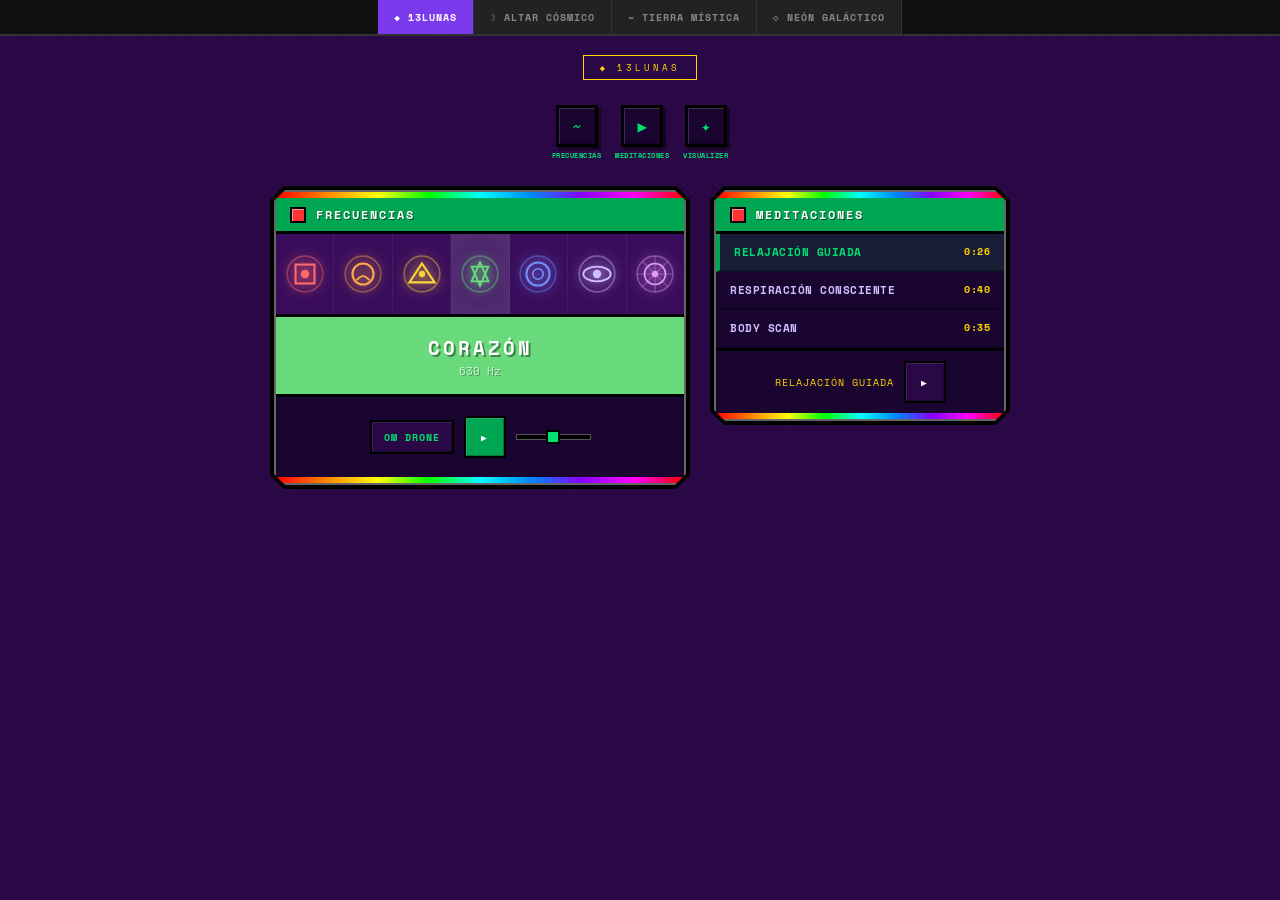
==== test/index.html @ 54b0cd00 "design: reorganize test/ with 4 theme previews + chamfer corners - Moved to test/ folder with all 4 " ====
<!DOCTYPE html>
<html lang="es">
<head>
  <meta charset="UTF-8">
  <meta name="viewport" content="width=device-width, initial-scale=1.0">
  <title>meditest — test estéticas</title>
  <link rel="preconnect" href="https://fonts.googleapis.com">
  <link href="https://fonts.googleapis.com/css2?family=Space+Mono:wght@400;700&family=Cinzel:wght@400;700&family=Orbitron:wght@400;700;900&display=swap" rel="stylesheet">
  <style>
    *, *::before, *::after { margin: 0; padding: 0; box-sizing: border-box; }
    body { min-height: 100vh; overflow-x: hidden; user-select: none; background: #111; }

    /* toggle */
    .tbar { position: fixed; top: 0; left: 0; right: 0; z-index: 99999; display: flex; justify-content: center; background: #111; border-bottom: 2px solid #333; font-family: 'Space Mono', monospace; }
    .tbtn { padding: 10px 16px; background: #222; color: #888; border: none; border-right: 1px solid #333; cursor: pointer; font-family: inherit; font-size: 0.6rem; font-weight: 700; text-transform: uppercase; letter-spacing: 1px; transition: all 0.2s; }
    .tbtn:hover { background: #333; color: #fff; }
    .tbtn.on { background: #7c3aed; color: #fff; }

    /* demos */
    .dm { display: none; min-height: 100vh; padding: 55px 20px 20px; }
    .dm.on { display: flex; flex-direction: column; align-items: center; gap: 20px; }
    .drow { display: flex; flex-wrap: wrap; gap: 20px; justify-content: center; align-items: flex-start; }
    .dlbl { font-size: 0.55rem; text-transform: uppercase; letter-spacing: 3px; padding: 5px 16px; border: 1px solid currentColor; }

    /* shared */
    .w { width: 420px; display: flex; flex-direction: column; overflow: visible; }
    .wtb { display: flex; align-items: center; gap: 10px; padding: 8px 14px; }
    .wcl { width: 16px; height: 16px; flex-shrink: 0; }
    .wtt { font-size: 0.75rem; font-weight: 700; text-transform: uppercase; letter-spacing: 2px; }
    .wb { flex: 1; display: flex; flex-direction: column; }
    .fr { display: flex; align-items: center; justify-content: center; min-height: 80px; position: relative; }
    .cr { display: flex; align-items: center; justify-content: center; width: 100%; height: 100%; }
    .cb { flex: 1; display: flex; align-items: center; justify-content: center; height: 100%; min-height: 80px; border: none; background: transparent; cursor: pointer; padding: 6px 2px; transition: background 0.15s; }
    .cb svg { width: 42px; height: 42px; }
    .ci { text-align: center; position: relative; z-index: 1; }
    .ws { width: 300px; }
    .ml { list-style: none; flex: 1; }
    .mi { display: flex; justify-content: space-between; padding: 10px 14px; font-size: 0.68rem; font-weight: 700; text-transform: uppercase; cursor: pointer; letter-spacing: 0.5px; }
    .mc { display: flex; align-items: center; justify-content: center; padding: 10px; gap: 10px; }
    .bt { display: flex; align-items: center; justify-content: center; cursor: default; font-family: inherit; }
    .bp { width: 42px; height: 42px; font-size: 1.1rem; padding: 0; }
    .sl { width: 75px; height: 5px; appearance: none; -webkit-appearance: none; border: none; outline: none; }


    /* ═══ T1: 13LUNAS ═══ */
    #t1 { background: #2a0845; color: #fff; font-family: 'Space Mono', monospace; position: relative; }
    #t1::before { content: ''; position: fixed; inset: 0; z-index: 0; pointer-events: none; background-image: radial-gradient(circle, #fff 1px, transparent 1px), radial-gradient(circle, #d0bfff 0.7px, transparent 0.7px); background-size: 80px 80px, 120px 120px; background-position: 0 0, 40px 40px; opacity: 0.04; }
    #t1::after { content: ''; position: fixed; inset: 0; z-index: 0; pointer-events: none; opacity: 0.02; background-image: repeating-linear-gradient(45deg, transparent, transparent 10px, #d0bfff 10px, #d0bfff 11px); }
    #t1 > * { position: relative; z-index: 1; }
    #t1 .dlbl { color: #ffd700; border-color: #ffd700; }

    /* chamfer corners via clip-path + double border */
    #t1 .w { background: #000; clip-path: polygon(14px 0%, calc(100% - 14px) 0%, 100% 14px, 100% calc(100% - 14px), calc(100% - 14px) 100%, 14px 100%, 0% calc(100% - 14px), 0% 14px); padding: 4px; }
    #t1 .wi { background: #1a0530; display: flex; flex-direction: column; clip-path: polygon(11px 0%, calc(100% - 11px) 0%, 100% 11px, 100% calc(100% - 11px), calc(100% - 11px) 100%, 11px 100%, 0% calc(100% - 11px), 0% 11px); border: 2px solid #666; flex: 1; overflow: hidden; }

    #t1 .rb { height: 6px; background: linear-gradient(90deg, #ff0000, #ff8800, #ffff00, #00ff00, #00ffff, #0088ff, #8800ff, #ff00ff, #ff0000); }
    #t1 .wtb { background: #00a651; border-bottom: 3px solid #000; }
    #t1 .wcl { background: #ff3333; border: 2px solid #000; box-shadow: inset 1px 1px 0 #ff9999; }
    #t1 .wtt { color: #fff; text-shadow: 1px 1px 0 rgba(0,0,0,0.5); }
    #t1 .fr { border-bottom: 3px solid #000; }
    #t1 .fr:last-child { border-bottom: none; }
    #t1 .frc { background: #3a0d5c; }
    #t1 .cb { border-right: 1px solid rgba(255,255,255,0.06); }
    #t1 .cb:last-child { border-right: none; }
    #t1 .cb:hover { background: rgba(255,255,255,0.06); }
    #t1 .cb.sel { background: rgba(255,255,255,0.1); box-shadow: inset 0 0 20px rgba(255,255,255,0.05); }
    #t1 .cb svg { filter: drop-shadow(0 0 6px var(--cc)); }
    #t1 .frl::before { content: ''; position: absolute; inset: 0; pointer-events: none; opacity: 0.06; background-image: repeating-linear-gradient(0deg, transparent, transparent 3px, rgba(0,0,0,0.3) 3px, rgba(0,0,0,0.3) 4px); }
    #t1 .cn { font-size: 1.2rem; font-weight: 700; text-transform: uppercase; color: #fff; text-shadow: 2px 2px 0 rgba(0,0,0,0.4); letter-spacing: 3px; }
    #t1 .ch { font-size: 0.7rem; color: rgba(255,255,255,0.7); text-shadow: 1px 1px 0 rgba(0,0,0,0.3); }
    #t1 .fct { background: #1a0530; padding: 8px 16px; }
    #t1 .bt { background: #2a0845; border: 2px solid #000; box-shadow: inset 1px 1px 0 rgba(255,255,255,0.1), inset -1px -1px 0 rgba(0,0,0,0.3); color: #00e070; font-family: 'Space Mono', monospace; font-size: 0.6rem; font-weight: 700; text-transform: uppercase; padding: 8px 12px; letter-spacing: 1px; }
    #t1 .bt:hover { background: #3a0d5c; }
    #t1 .bp { color: #fff; }
    #t1 .bt.act { background: #00a651; color: #fff; }
    #t1 .sl { background: #000; border: 1px solid #555; height: 6px; }
    #t1 .sl::-webkit-slider-thumb { -webkit-appearance: none; width: 14px; height: 14px; background: #00e070; border: 2px solid #000; }
    #t1 .mi { color: #d0bfff; border-bottom: 2px solid rgba(0,0,0,0.3); }
    #t1 .mi:hover { background: rgba(255,255,255,0.03); }
    #t1 .mi.act { background: rgba(0,166,81,0.15); color: #00e070; border-left: 4px solid #00a651; }
    #t1 .mi span:last-child { color: #ffd700; font-size: 0.6rem; }
    #t1 .mc { border-top: 3px solid #000; background: #1a0530; }
    #t1 .mn { font-size: 0.6rem; color: #ffd700; text-transform: uppercase; letter-spacing: 1px; }
    #t1 .icoI { background: #1a0530; border: 3px solid #000; box-shadow: inset 1px 1px 0 rgba(255,255,255,0.15), inset -1px -1px 0 rgba(0,0,0,0.4), 3px 3px 0 rgba(0,0,0,0.5); color: #00e070; }
    #t1 .icoL { color: #00e070; }


    /* ═══ T2: ALTAR CÓSMICO ═══ */
    #t2 { background: #1a0a2e; color: #f0e6ff; font-family: 'Cinzel', serif; position: relative; }
    #t2::before { content: ''; position: fixed; inset: 0; z-index: 0; pointer-events: none; background: radial-gradient(1px 1px at 10% 20%, #fff 100%, transparent), radial-gradient(1.5px 1.5px at 50% 10%, #ffd700 100%, transparent), radial-gradient(1px 1px at 70% 40%, #fff 100%, transparent), radial-gradient(1px 1px at 90% 80%, #fff 100%, transparent), radial-gradient(1px 1px at 15% 50%, #fff 100%, transparent), radial-gradient(ellipse at 30% 60%, rgba(124,58,237,0.15) 0%, transparent 50%), radial-gradient(ellipse at 70% 30%, rgba(232,121,168,0.1) 0%, transparent 50%); }
    #t2 > * { position: relative; z-index: 1; }
    #t2 .dlbl { color: #ffd700; }
    #t2 .w { border: 3px solid #ffd700; background: rgba(26,10,46,0.95); box-shadow: 0 0 20px rgba(255,215,0,0.2), inset 0 1px 0 rgba(255,215,0,0.3); border-radius: 4px; }
    #t2 .rb { height: 4px; background: linear-gradient(90deg, #ff0000, #ff8800, #ffff00, #00ff00, #00ffff, #0088ff, #8800ff, #ff00ff, #ff0000); }
    #t2 .wtb { background: linear-gradient(180deg, #2a1050, #1a0a2e); border-bottom: 2px solid #ffd700; }
    #t2 .wcl { background: #ff6b6b; border: 2px solid #ffd700; border-radius: 50%; }
    #t2 .wtt { color: #ffd700; } #t2 .wtt::before { content: '☽ '; } #t2 .wtt::after { content: ' ☾'; }
    #t2 .fr { border-bottom: 2px solid rgba(255,215,0,0.3); }
    #t2 .cb { margin-left: -4px; flex: unset; min-height: auto; height: auto; padding: 12px 0; } #t2 .cb:first-child { margin-left: 0; }
    #t2 .cb svg { filter: drop-shadow(0 0 8px var(--cc)); width: 48px; height: 48px; }
    #t2 .cn { font-size: 1.2rem; font-weight: 700; color: rgba(0,0,0,0.6); text-shadow: 0 0 20px rgba(255,255,255,0.3); }
    #t2 .ch { font-size: 0.7rem; color: rgba(0,0,0,0.4); }
    #t2 .fct { background: rgba(26,10,46,0.8); }
    #t2 .bt { border: 2px solid #ffd700; background: rgba(255,215,0,0.08); color: #ffd700; padding: 8px 14px; font-size: 0.6rem; font-weight: 700; }
    #t2 .bp { border-radius: 50%; box-shadow: 0 0 15px rgba(255,215,0,0.3); }
    #t2 .bt.act { background: #ffd700; color: #1a0a2e; }
    #t2 .sl { background: #ffd700; height: 3px; opacity: 0.4; }
    #t2 .mi { color: #d0bfff; border-bottom: 1px solid rgba(255,215,0,0.15); } #t2 .mi.act { color: #ffd700; background: rgba(255,215,0,0.06); } #t2 .mi span:last-child { color: rgba(255,215,0,0.4); }
    #t2 .mc { border-top: 2px solid #ffd700; background: rgba(26,10,46,0.8); }
    #t2 .mn { color: #ffd700; font-size: 0.6rem; }
    #t2 .icoI { background: rgba(26,10,46,0.9); border: 2px solid #ffd700; color: #ffd700; border-radius: 6px; } #t2 .icoL { color: #ffd700; }


    /* ═══ T3: TIERRA MÍSTICA ═══ */
    #t3 { background: #1c1318; color: #e8ddd0; font-family: 'Cinzel', serif; position: relative; }
    #t3::after { content: ''; position: fixed; inset: 0; z-index: 0; pointer-events: none; opacity: 0.08; background-image: url("data:image/svg+xml,%3Csvg width='60' height='60' xmlns='http://www.w3.org/2000/svg'%3E%3Cpath d='M30 0L60 30L30 60L0 30z' fill='none' stroke='%238b5a3c' stroke-width='0.5'/%3E%3C/svg%3E"); background-size: 60px 60px; }
    #t3 > * { position: relative; z-index: 1; }
    #t3 .dlbl { color: #c4956a; border-color: #8b5a3c; }
    #t3 .w { border: 2px solid #8b5a3c; background: rgba(28,19,24,0.95); box-shadow: 0 4px 20px rgba(0,0,0,0.5); border-radius: 2px; }
    #t3 .wtb { background: linear-gradient(180deg, rgba(139,90,60,0.15), transparent); border-bottom: 1px solid rgba(139,90,60,0.3); }
    #t3 .wcl { background: #8b5a3c; border-radius: 50%; } #t3 .wtt { color: #c4956a; font-weight: 400; } #t3 .wtt::before { content: '~ '; } #t3 .wtt::after { content: ' ~'; }
    #t3 .fr { border-bottom: 1px solid rgba(139,90,60,0.3); }
    #t3 .cb { margin-left: -5px; flex: unset; min-height: auto; height: auto; padding: 12px 0; } #t3 .cb:first-child { margin-left: 0; }
    #t3 .cb svg { filter: drop-shadow(0 0 5px var(--cc)) sepia(0.2); width: 46px; height: 46px; }
    #t3 .cn { font-size: 1.1rem; font-weight: 400; color: rgba(0,0,0,0.5); font-style: italic; } #t3 .ch { font-size: 0.65rem; color: rgba(0,0,0,0.3); }
    #t3 .fct { background: rgba(28,19,24,0.6); }
    #t3 .bt { border: 1px solid #8b5a3c; background: rgba(139,90,60,0.1); color: #c4956a; padding: 8px 14px; font-size: 0.6rem; border-radius: 2px; } #t3 .bp { border-radius: 50%; }
    #t3 .sl { background: #8b5a3c; height: 2px; opacity: 0.3; }
    #t3 .mi { color: #c4956a; border-bottom: 1px solid rgba(139,90,60,0.1); } #t3 .mi.act { color: #e8ddd0; background: rgba(139,90,60,0.08); border-left: 2px solid #8b5a3c; } #t3 .mi span:last-child { color: rgba(196,149,106,0.4); }
    #t3 .mc { border-top: 1px solid rgba(139,90,60,0.3); background: rgba(28,19,24,0.6); } #t3 .mn { color: #c4956a; font-size: 0.6rem; }
    #t3 .icoI { background: rgba(28,19,24,0.9); border: 2px solid #8b5a3c; color: #c4956a; border-radius: 4px; } #t3 .icoL { color: #c4956a; }


    /* ═══ T4: NEÓN GALÁCTICO ═══ */
    #t4 { background: #0a0612; color: #fff; font-family: 'Orbitron', monospace; position: relative; }
    #t4::before { content: ''; position: fixed; inset: 0; z-index: 0; pointer-events: none; background: radial-gradient(1px 1px at 15% 25%, #fff 100%, transparent), radial-gradient(1.5px 1.5px at 45% 15%, #06b6d4 100%, transparent), radial-gradient(1px 1px at 75% 65%, #fff 100%, transparent), radial-gradient(ellipse at 25% 50%, rgba(124,58,237,0.25) 0%, transparent 50%), radial-gradient(ellipse at 75% 30%, rgba(6,182,212,0.2) 0%, transparent 50%); }
    #t4::after { content: ''; position: fixed; inset: 0; z-index: 0; pointer-events: none; opacity: 0.04; background-image: linear-gradient(rgba(124,58,237,0.3) 1px, transparent 1px), linear-gradient(90deg, rgba(124,58,237,0.3) 1px, transparent 1px); background-size: 60px 60px; }
    #t4 > * { position: relative; z-index: 1; }
    #t4 .dlbl { color: #06b6d4; border-color: rgba(124,58,237,0.5); }
    #t4 .w { border: 2px solid rgba(124,58,237,0.6); background: rgba(10,6,18,0.9); border-radius: 8px; box-shadow: 0 0 30px rgba(124,58,237,0.15); backdrop-filter: blur(12px); }
    #t4 .rb { height: 2px; background: linear-gradient(90deg, #ff0000, #ff8800, #ffff00, #00ff00, #00ffff, #0088ff, #8800ff, #ff00ff, #ff0000); box-shadow: 0 0 10px rgba(124,58,237,0.3); }
    #t4 .wtb { border-bottom: 1px solid rgba(124,58,237,0.3); background: rgba(124,58,237,0.05); }
    #t4 .wcl { background: #ff5f57; border-radius: 50%; box-shadow: 0 0 6px rgba(255,95,87,0.5); }
    #t4 .wtt { color: #06b6d4; text-shadow: 0 0 10px rgba(6,182,212,0.5); letter-spacing: 3px; font-size: 0.6rem; }
    #t4 .fr { border-bottom: 1px solid rgba(124,58,237,0.2); }
    #t4 .cb { margin-left: -3px; flex: unset; min-height: auto; height: auto; padding: 12px 0; } #t4 .cb:first-child { margin-left: 0; }
    #t4 .cb svg { filter: drop-shadow(0 0 12px var(--cc)) drop-shadow(0 0 24px var(--cc)); width: 46px; height: 46px; }
    #t4 .cn { font-size: 0.9rem; font-weight: 700; color: rgba(0,0,0,0.5); text-shadow: 0 0 20px rgba(255,255,255,0.2); letter-spacing: 3px; text-transform: uppercase; } #t4 .ch { font-size: 0.55rem; color: rgba(0,0,0,0.35); letter-spacing: 2px; }
    #t4 .fct { background: rgba(10,6,18,0.5); }
    #t4 .bt { border: 1px solid rgba(124,58,237,0.4); background: rgba(124,58,237,0.08); color: #d0bfff; padding: 8px 14px; font-size: 0.55rem; border-radius: 6px; text-shadow: 0 0 8px rgba(208,191,255,0.3); }
    #t4 .bp { border-radius: 50%; border-color: #06b6d4; box-shadow: 0 0 15px rgba(6,182,212,0.3); color: #06b6d4; }
    #t4 .sl { background: rgba(124,58,237,0.3); height: 3px; }
    #t4 .mi { color: rgba(255,255,255,0.5); border-bottom: 1px solid rgba(124,58,237,0.08); font-size: 0.6rem; } #t4 .mi.act { color: #06b6d4; background: rgba(6,182,212,0.06); border-left: 2px solid #06b6d4; } #t4 .mi span:last-child { color: rgba(255,255,255,0.2); }
    #t4 .mc { border-top: 1px solid rgba(124,58,237,0.2); background: rgba(10,6,18,0.5); } #t4 .mn { color: #06b6d4; font-size: 0.55rem; }
    #t4 .icoI { background: rgba(10,6,18,0.9); border: 1px solid rgba(124,58,237,0.4); color: #06b6d4; border-radius: 10px; } #t4 .icoL { color: rgba(6,182,212,0.6); }
  </style>
</head>
<body>

<div class="tbar">
  <button class="tbtn on" onclick="show('t1')">◆ 13lunas</button>
  <button class="tbtn" onclick="show('t2')">☽ altar cósmico</button>
  <button class="tbtn" onclick="show('t3')">~ tierra mística</button>
  <button class="tbtn" onclick="show('t4')">◇ neón galáctico</button>
</div>

<script>
const CC=['#ff6b6b','#ffa94d','#ffd43b','#69db7c','#748ffc','#d0bfff','#e599f7'];
const SV=[
  c=>`<circle cx="20" cy="20" r="17" fill="none" stroke="${c}" stroke-width="1.5" opacity="0.4"/><rect x="11" y="11" width="18" height="18" fill="none" stroke="${c}" stroke-width="2"/><circle cx="20" cy="20" r="4" fill="${c}"/>`,
  c=>`<circle cx="20" cy="20" r="17" fill="none" stroke="${c}" stroke-width="1.5" opacity="0.4"/><circle cx="20" cy="20" r="10" fill="none" stroke="${c}" stroke-width="2"/><path d="M14 26 Q20 18 26 26" fill="none" stroke="${c}" stroke-width="1.8"/>`,
  c=>`<circle cx="20" cy="20" r="17" fill="none" stroke="${c}" stroke-width="1.5" opacity="0.4"/><polygon points="20,30 8,12 32,12" fill="none" stroke="${c}" stroke-width="2" transform="rotate(180 20 20)"/><circle cx="20" cy="20" r="3" fill="${c}"/>`,
  c=>`<circle cx="20" cy="20" r="17" fill="none" stroke="${c}" stroke-width="1.5" opacity="0.4"/><polygon points="20,9 28,27 12,27" fill="none" stroke="${c}" stroke-width="1.8"/><polygon points="20,31 12,13 28,13" fill="none" stroke="${c}" stroke-width="1.8"/>`,
  c=>`<circle cx="20" cy="20" r="17" fill="none" stroke="${c}" stroke-width="1.5" opacity="0.4"/><circle cx="20" cy="20" r="11" fill="none" stroke="${c}" stroke-width="2"/><circle cx="20" cy="20" r="5" fill="none" stroke="${c}" stroke-width="1.5"/>`,
  c=>`<circle cx="20" cy="20" r="17" fill="none" stroke="${c}" stroke-width="1.5" opacity="0.4"/><ellipse cx="20" cy="20" rx="13" ry="7" fill="none" stroke="${c}" stroke-width="1.8"/><circle cx="20" cy="20" r="4" fill="${c}"/>`,
  c=>`<circle cx="20" cy="20" r="17" fill="none" stroke="${c}" stroke-width="1.5" opacity="0.4"/><circle cx="20" cy="20" r="10" fill="none" stroke="${c}" stroke-width="1.5"/><circle cx="20" cy="20" r="3" fill="${c}"/><line x1="20" y1="3" x2="20" y2="37" stroke="${c}" stroke-width="1" opacity="0.4"/><line x1="3" y1="20" x2="37" y2="20" stroke="${c}" stroke-width="1" opacity="0.4"/><line x1="8" y1="8" x2="32" y2="32" stroke="${c}" stroke-width="1" opacity="0.4"/><line x1="32" y1="8" x2="8" y2="32" stroke="${c}" stroke-width="1" opacity="0.4"/>`,
];

function mk(id,title,medi){
  const is1=id==='t1';
  let h='';
  if(is1||id==='t2'||id==='t4') h+='<div class="rb"></div>';
  h+=`<div class="wtb"><div class="wcl"></div><span class="wtt">${title}</span></div><div class="wb">`;
  if(!medi){
    h+=`<div class="fr frc"><div class="cr" data-t="${id}"></div></div>`;
    h+=`<div class="fr frl" style="background:#69db7c"><div class="ci"><div class="cn">corazón</div><div class="ch">639 Hz</div></div></div>`;
    h+=`<div class="fr fct"><div style="display:flex;align-items:center;gap:10px"><div class="bt">om drone</div><div class="bt bp act">▶</div><input type="range" class="sl" disabled></div></div>`;
  } else {
    h+=`<ul class="ml"><li class="mi act"><span>relajación guiada</span><span>0:26</span></li><li class="mi"><span>respiración consciente</span><span>0:40</span></li><li class="mi"><span>body scan</span><span>0:35</span></li></ul>`;
    h+=`<div class="mc"><span class="mn">relajación guiada</span><div class="bt bp">▶</div></div>`;
  }
  h+='</div>';
  if(is1||id==='t2'||id==='t4') h+='<div class="rb"></div>';

  const w=document.createElement('div');
  w.className='w'+(medi?' ws':'');
  if(is1) w.innerHTML=`<div class="wi">${h}</div>`;
  else w.innerHTML=h;
  return w;
}

['t1','t2','t3','t4'].forEach((id,i)=>{
  const d=document.createElement('div');
  d.id=id; d.className='dm'+(i===0?' on':'');
  document.body.appendChild(d);

  const lbl=document.createElement('div');
  lbl.className='dlbl';
  lbl.textContent=['◆ 13lunas','☽ altar cósmico','~ tierra mística','◇ neón galáctico'][i];
  d.appendChild(lbl);

  const icos=document.createElement('div');
  icos.style.cssText='display:flex;gap:14px;margin:5px 0';
  ['~','▶','✦'].forEach((g,j)=>{
    icos.innerHTML+=`<div style="display:flex;flex-direction:column;align-items:center;gap:3px"><div class="icoI" style="width:42px;height:42px;display:flex;align-items:center;justify-content:center;font-size:1rem">${g}</div><span class="icoL" style="font-size:0.45rem;font-weight:700;text-transform:uppercase;letter-spacing:0.5px">${['frecuencias','meditaciones','visualizer'][j]}</span></div>`;
  });
  d.appendChild(icos);

  const row=document.createElement('div');
  row.className='drow';
  row.appendChild(mk(id,'frecuencias',false));
  row.appendChild(mk(id,'meditaciones',true));
  d.appendChild(row);

  // populate chakras
  d.querySelectorAll(`.cr[data-t="${id}"]`).forEach(c=>{
    CC.forEach((col,j)=>{
      const b=document.createElement('button');
      b.className='cb'+(j===3?' sel':'');
      b.style.setProperty('--cc',col);
      b.innerHTML=`<svg viewBox="0 0 40 40">${SV[j](col)}</svg>`;
      b.onclick=()=>{
        c.querySelectorAll('.cb').forEach(x=>x.classList.remove('sel'));
        b.classList.add('sel');
        const cf=c.closest('.wb').querySelector('.frl');
        if(cf) cf.style.background=col;
      };
      c.appendChild(b);
    });
  });
});

function show(id){
  document.querySelectorAll('.dm').forEach(d=>d.classList.remove('on'));
  document.querySelectorAll('.tbtn').forEach(b=>b.classList.remove('on'));
  document.getElementById(id).classList.add('on');
  event.target.classList.add('on');
}
</script>
</body>
</html>
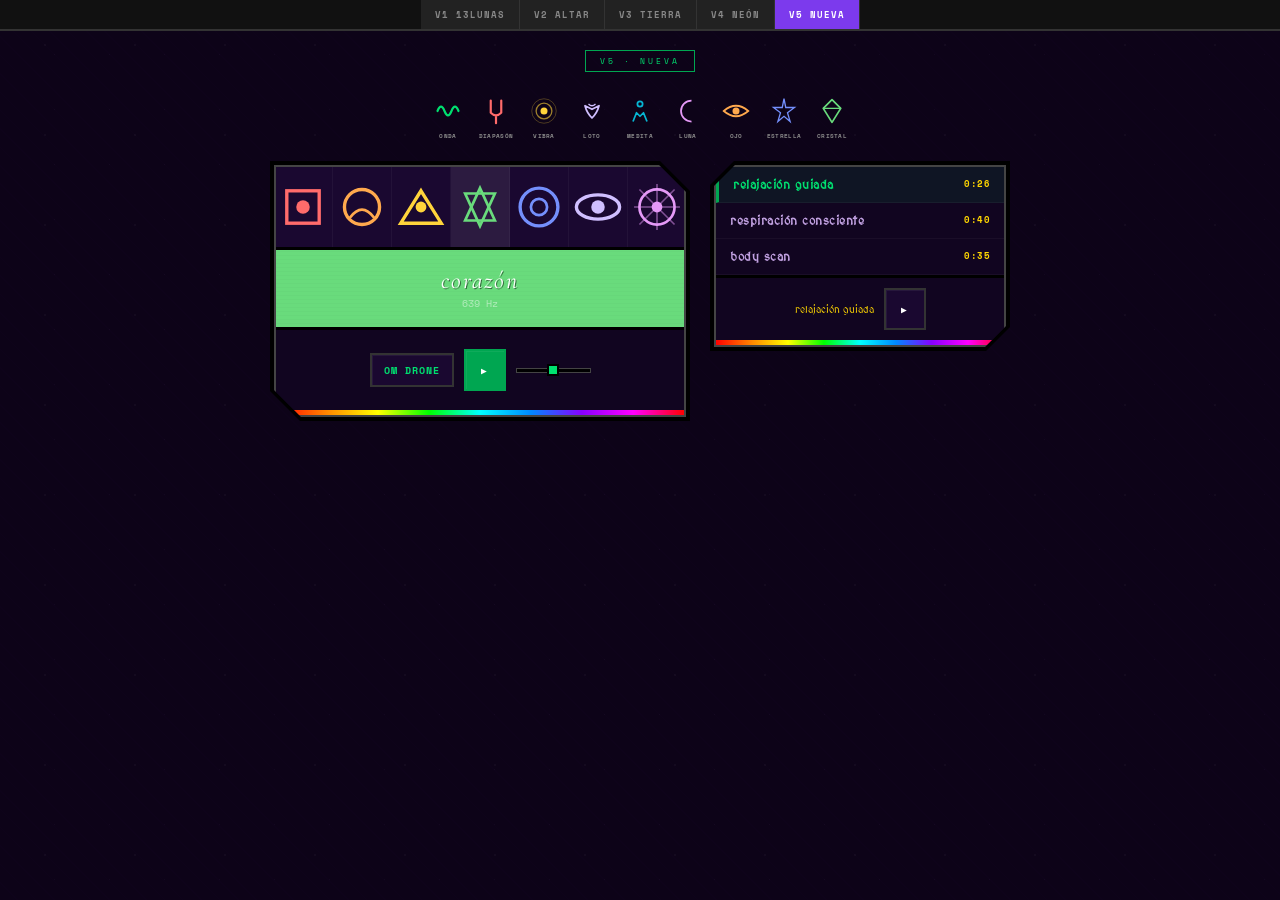
==== commit 6c36b6aa: "design: add v5 theme — darker, bigger chakras, asymmetric chamfer, SVG icons V5 features: - Darker b" ====
--- a/test/index.html
+++ b/test/index.html
@@ -5,24 +5,23 @@
   <meta name="viewport" content="width=device-width, initial-scale=1.0">
   <title>meditest — test estéticas</title>
   <link rel="preconnect" href="https://fonts.googleapis.com">
-  <link href="https://fonts.googleapis.com/css2?family=Space+Mono:wght@400;700&family=Cinzel:wght@400;700&family=Orbitron:wght@400;700;900&display=swap" rel="stylesheet">
+  <link href="https://fonts.googleapis.com/css2?family=Space+Mono:wght@400;700&family=Cinzel:wght@400;700&family=Cormorant+Garamond:ital,wght@0,400;0,700;1,400&family=Berkshire+Swash&family=Orbitron:wght@400;700;900&family=MedievalSharp&family=UnifrakturMaguntia&display=swap" rel="stylesheet">
   <style>
     *, *::before, *::after { margin: 0; padding: 0; box-sizing: border-box; }
     body { min-height: 100vh; overflow-x: hidden; user-select: none; background: #111; }
 
     /* toggle */
-    .tbar { position: fixed; top: 0; left: 0; right: 0; z-index: 99999; display: flex; justify-content: center; background: #111; border-bottom: 2px solid #333; font-family: 'Space Mono', monospace; }
-    .tbtn { padding: 10px 16px; background: #222; color: #888; border: none; border-right: 1px solid #333; cursor: pointer; font-family: inherit; font-size: 0.6rem; font-weight: 700; text-transform: uppercase; letter-spacing: 1px; transition: all 0.2s; }
+    .tbar { position: fixed; top: 0; left: 0; right: 0; z-index: 99999; display: flex; justify-content: center; background: #111; border-bottom: 2px solid #333; font-family: 'Space Mono', monospace; flex-wrap: wrap; }
+    .tbtn { padding: 8px 14px; background: #222; color: #888; border: none; border-right: 1px solid #333; cursor: pointer; font-family: inherit; font-size: 0.55rem; font-weight: 700; text-transform: uppercase; letter-spacing: 1px; transition: all 0.2s; }
     .tbtn:hover { background: #333; color: #fff; }
     .tbtn.on { background: #7c3aed; color: #fff; }
 
-    /* demos */
-    .dm { display: none; min-height: 100vh; padding: 55px 20px 20px; }
-    .dm.on { display: flex; flex-direction: column; align-items: center; gap: 20px; }
+    .dm { display: none; min-height: 100vh; padding: 50px 20px 20px; }
+    .dm.on { display: flex; flex-direction: column; align-items: center; gap: 16px; }
     .drow { display: flex; flex-wrap: wrap; gap: 20px; justify-content: center; align-items: flex-start; }
-    .dlbl { font-size: 0.55rem; text-transform: uppercase; letter-spacing: 3px; padding: 5px 16px; border: 1px solid currentColor; }
-
-    /* shared */
+    .dlbl { font-size: 0.5rem; text-transform: uppercase; letter-spacing: 3px; padding: 4px 14px; border: 1px solid currentColor; }
+
+    /* shared window */
     .w { width: 420px; display: flex; flex-direction: column; overflow: visible; }
     .wtb { display: flex; align-items: center; gap: 10px; padding: 8px 14px; }
     .wcl { width: 16px; height: 16px; flex-shrink: 0; }
@@ -41,131 +40,241 @@
     .bp { width: 42px; height: 42px; font-size: 1.1rem; padding: 0; }
     .sl { width: 75px; height: 5px; appearance: none; -webkit-appearance: none; border: none; outline: none; }
 
-
-    /* ═══ T1: 13LUNAS ═══ */
+    /* icon row */
+    .icos { display: flex; gap: 18px; margin: 5px 0; }
+    .ico { display: flex; flex-direction: column; align-items: center; gap: 3px; cursor: pointer; }
+    .icoI { width: 42px; height: 42px; display: flex; align-items: center; justify-content: center; font-size: 1rem; }
+    .icoL { font-size: 0.45rem; font-weight: 700; text-transform: uppercase; letter-spacing: 0.5px; }
+
+
+    /* ═══ T1–T4 stay the same as before (kept compact) ═══ */
+
+    /* T1: 13LUNAS */
     #t1 { background: #2a0845; color: #fff; font-family: 'Space Mono', monospace; position: relative; }
     #t1::before { content: ''; position: fixed; inset: 0; z-index: 0; pointer-events: none; background-image: radial-gradient(circle, #fff 1px, transparent 1px), radial-gradient(circle, #d0bfff 0.7px, transparent 0.7px); background-size: 80px 80px, 120px 120px; background-position: 0 0, 40px 40px; opacity: 0.04; }
     #t1::after { content: ''; position: fixed; inset: 0; z-index: 0; pointer-events: none; opacity: 0.02; background-image: repeating-linear-gradient(45deg, transparent, transparent 10px, #d0bfff 10px, #d0bfff 11px); }
     #t1 > * { position: relative; z-index: 1; }
     #t1 .dlbl { color: #ffd700; border-color: #ffd700; }
-
-    /* chamfer corners via clip-path + double border */
     #t1 .w { background: #000; clip-path: polygon(14px 0%, calc(100% - 14px) 0%, 100% 14px, 100% calc(100% - 14px), calc(100% - 14px) 100%, 14px 100%, 0% calc(100% - 14px), 0% 14px); padding: 4px; }
     #t1 .wi { background: #1a0530; display: flex; flex-direction: column; clip-path: polygon(11px 0%, calc(100% - 11px) 0%, 100% 11px, 100% calc(100% - 11px), calc(100% - 11px) 100%, 11px 100%, 0% calc(100% - 11px), 0% 11px); border: 2px solid #666; flex: 1; overflow: hidden; }
-
     #t1 .rb { height: 6px; background: linear-gradient(90deg, #ff0000, #ff8800, #ffff00, #00ff00, #00ffff, #0088ff, #8800ff, #ff00ff, #ff0000); }
     #t1 .wtb { background: #00a651; border-bottom: 3px solid #000; }
-    #t1 .wcl { background: #ff3333; border: 2px solid #000; box-shadow: inset 1px 1px 0 #ff9999; }
+    #t1 .wcl { background: #ff3333; border: 2px solid #000; }
     #t1 .wtt { color: #fff; text-shadow: 1px 1px 0 rgba(0,0,0,0.5); }
-    #t1 .fr { border-bottom: 3px solid #000; }
-    #t1 .fr:last-child { border-bottom: none; }
+    #t1 .fr { border-bottom: 3px solid #000; } #t1 .fr:last-child { border-bottom: none; }
     #t1 .frc { background: #3a0d5c; }
-    #t1 .cb { border-right: 1px solid rgba(255,255,255,0.06); }
-    #t1 .cb:last-child { border-right: none; }
-    #t1 .cb:hover { background: rgba(255,255,255,0.06); }
-    #t1 .cb.sel { background: rgba(255,255,255,0.1); box-shadow: inset 0 0 20px rgba(255,255,255,0.05); }
+    #t1 .cb { border-right: 1px solid rgba(255,255,255,0.06); } #t1 .cb:last-child { border-right: none; }
+    #t1 .cb:hover { background: rgba(255,255,255,0.06); } #t1 .cb.sel { background: rgba(255,255,255,0.1); }
     #t1 .cb svg { filter: drop-shadow(0 0 6px var(--cc)); }
     #t1 .frl::before { content: ''; position: absolute; inset: 0; pointer-events: none; opacity: 0.06; background-image: repeating-linear-gradient(0deg, transparent, transparent 3px, rgba(0,0,0,0.3) 3px, rgba(0,0,0,0.3) 4px); }
     #t1 .cn { font-size: 1.2rem; font-weight: 700; text-transform: uppercase; color: #fff; text-shadow: 2px 2px 0 rgba(0,0,0,0.4); letter-spacing: 3px; }
-    #t1 .ch { font-size: 0.7rem; color: rgba(255,255,255,0.7); text-shadow: 1px 1px 0 rgba(0,0,0,0.3); }
+    #t1 .ch { font-size: 0.7rem; color: rgba(255,255,255,0.7); }
     #t1 .fct { background: #1a0530; padding: 8px 16px; }
     #t1 .bt { background: #2a0845; border: 2px solid #000; box-shadow: inset 1px 1px 0 rgba(255,255,255,0.1), inset -1px -1px 0 rgba(0,0,0,0.3); color: #00e070; font-family: 'Space Mono', monospace; font-size: 0.6rem; font-weight: 700; text-transform: uppercase; padding: 8px 12px; letter-spacing: 1px; }
-    #t1 .bt:hover { background: #3a0d5c; }
-    #t1 .bp { color: #fff; }
-    #t1 .bt.act { background: #00a651; color: #fff; }
+    #t1 .bp { color: #fff; } #t1 .bt.act { background: #00a651; color: #fff; }
     #t1 .sl { background: #000; border: 1px solid #555; height: 6px; }
-    #t1 .sl::-webkit-slider-thumb { -webkit-appearance: none; width: 14px; height: 14px; background: #00e070; border: 2px solid #000; }
-    #t1 .mi { color: #d0bfff; border-bottom: 2px solid rgba(0,0,0,0.3); }
-    #t1 .mi:hover { background: rgba(255,255,255,0.03); }
-    #t1 .mi.act { background: rgba(0,166,81,0.15); color: #00e070; border-left: 4px solid #00a651; }
-    #t1 .mi span:last-child { color: #ffd700; font-size: 0.6rem; }
-    #t1 .mc { border-top: 3px solid #000; background: #1a0530; }
-    #t1 .mn { font-size: 0.6rem; color: #ffd700; text-transform: uppercase; letter-spacing: 1px; }
-    #t1 .icoI { background: #1a0530; border: 3px solid #000; box-shadow: inset 1px 1px 0 rgba(255,255,255,0.15), inset -1px -1px 0 rgba(0,0,0,0.4), 3px 3px 0 rgba(0,0,0,0.5); color: #00e070; }
-    #t1 .icoL { color: #00e070; }
-
-
-    /* ═══ T2: ALTAR CÓSMICO ═══ */
+    #t1 .mi { color: #d0bfff; border-bottom: 2px solid rgba(0,0,0,0.3); } #t1 .mi.act { color: #00e070; background: rgba(0,166,81,0.15); border-left: 4px solid #00a651; } #t1 .mi span:last-child { color: #ffd700; }
+    #t1 .mc { border-top: 3px solid #000; background: #1a0530; } #t1 .mn { font-size: 0.6rem; color: #ffd700; text-transform: uppercase; }
+    #t1 .icoI { background: #1a0530; border: 3px solid #000; box-shadow: inset 1px 1px 0 rgba(255,255,255,0.15), inset -1px -1px 0 rgba(0,0,0,0.4), 3px 3px 0 rgba(0,0,0,0.5); color: #00e070; } #t1 .icoL { color: #00e070; }
+
+    /* T2: ALTAR */
     #t2 { background: #1a0a2e; color: #f0e6ff; font-family: 'Cinzel', serif; position: relative; }
-    #t2::before { content: ''; position: fixed; inset: 0; z-index: 0; pointer-events: none; background: radial-gradient(1px 1px at 10% 20%, #fff 100%, transparent), radial-gradient(1.5px 1.5px at 50% 10%, #ffd700 100%, transparent), radial-gradient(1px 1px at 70% 40%, #fff 100%, transparent), radial-gradient(1px 1px at 90% 80%, #fff 100%, transparent), radial-gradient(1px 1px at 15% 50%, #fff 100%, transparent), radial-gradient(ellipse at 30% 60%, rgba(124,58,237,0.15) 0%, transparent 50%), radial-gradient(ellipse at 70% 30%, rgba(232,121,168,0.1) 0%, transparent 50%); }
-    #t2 > * { position: relative; z-index: 1; }
-    #t2 .dlbl { color: #ffd700; }
-    #t2 .w { border: 3px solid #ffd700; background: rgba(26,10,46,0.95); box-shadow: 0 0 20px rgba(255,215,0,0.2), inset 0 1px 0 rgba(255,215,0,0.3); border-radius: 4px; }
+    #t2::before { content: ''; position: fixed; inset: 0; z-index: 0; pointer-events: none; background: radial-gradient(1px 1px at 10% 20%, #fff 100%, transparent), radial-gradient(1.5px 1.5px at 50% 10%, #ffd700 100%, transparent), radial-gradient(1px 1px at 70% 40%, #fff 100%, transparent), radial-gradient(1px 1px at 90% 80%, #fff 100%, transparent), radial-gradient(ellipse at 30% 60%, rgba(124,58,237,0.15) 0%, transparent 50%); }
+    #t2 > * { position: relative; z-index: 1; } #t2 .dlbl { color: #ffd700; }
+    #t2 .w { border: 3px solid #ffd700; background: rgba(26,10,46,0.95); box-shadow: 0 0 20px rgba(255,215,0,0.2); border-radius: 4px; }
     #t2 .rb { height: 4px; background: linear-gradient(90deg, #ff0000, #ff8800, #ffff00, #00ff00, #00ffff, #0088ff, #8800ff, #ff00ff, #ff0000); }
-    #t2 .wtb { background: linear-gradient(180deg, #2a1050, #1a0a2e); border-bottom: 2px solid #ffd700; }
-    #t2 .wcl { background: #ff6b6b; border: 2px solid #ffd700; border-radius: 50%; }
-    #t2 .wtt { color: #ffd700; } #t2 .wtt::before { content: '☽ '; } #t2 .wtt::after { content: ' ☾'; }
-    #t2 .fr { border-bottom: 2px solid rgba(255,215,0,0.3); }
-    #t2 .cb { margin-left: -4px; flex: unset; min-height: auto; height: auto; padding: 12px 0; } #t2 .cb:first-child { margin-left: 0; }
-    #t2 .cb svg { filter: drop-shadow(0 0 8px var(--cc)); width: 48px; height: 48px; }
-    #t2 .cn { font-size: 1.2rem; font-weight: 700; color: rgba(0,0,0,0.6); text-shadow: 0 0 20px rgba(255,255,255,0.3); }
-    #t2 .ch { font-size: 0.7rem; color: rgba(0,0,0,0.4); }
-    #t2 .fct { background: rgba(26,10,46,0.8); }
-    #t2 .bt { border: 2px solid #ffd700; background: rgba(255,215,0,0.08); color: #ffd700; padding: 8px 14px; font-size: 0.6rem; font-weight: 700; }
-    #t2 .bp { border-radius: 50%; box-shadow: 0 0 15px rgba(255,215,0,0.3); }
-    #t2 .bt.act { background: #ffd700; color: #1a0a2e; }
-    #t2 .sl { background: #ffd700; height: 3px; opacity: 0.4; }
-    #t2 .mi { color: #d0bfff; border-bottom: 1px solid rgba(255,215,0,0.15); } #t2 .mi.act { color: #ffd700; background: rgba(255,215,0,0.06); } #t2 .mi span:last-child { color: rgba(255,215,0,0.4); }
-    #t2 .mc { border-top: 2px solid #ffd700; background: rgba(26,10,46,0.8); }
-    #t2 .mn { color: #ffd700; font-size: 0.6rem; }
-    #t2 .icoI { background: rgba(26,10,46,0.9); border: 2px solid #ffd700; color: #ffd700; border-radius: 6px; } #t2 .icoL { color: #ffd700; }
-
-
-    /* ═══ T3: TIERRA MÍSTICA ═══ */
+    #t2 .wtb { background: linear-gradient(180deg, #2a1050, #1a0a2e); border-bottom: 2px solid #ffd700; } #t2 .wcl { background: #ff6b6b; border: 2px solid #ffd700; border-radius: 50%; } #t2 .wtt { color: #ffd700; } #t2 .wtt::before { content: '☽ '; } #t2 .wtt::after { content: ' ☾'; }
+    #t2 .cb { margin-left: -4px; flex: unset; min-height: auto; height: auto; padding: 12px 0; } #t2 .cb:first-child { margin-left: 0; } #t2 .cb svg { filter: drop-shadow(0 0 8px var(--cc)); width: 48px; height: 48px; }
+    #t2 .cn { font-size: 1.2rem; color: rgba(0,0,0,0.6); } #t2 .ch { font-size: 0.7rem; color: rgba(0,0,0,0.4); }
+    #t2 .bt { border: 2px solid #ffd700; background: rgba(255,215,0,0.08); color: #ffd700; padding: 8px 14px; font-size: 0.6rem; font-weight: 700; } #t2 .bp { border-radius: 50%; } #t2 .bt.act { background: #ffd700; color: #1a0a2e; }
+    #t2 .mi { color: #d0bfff; border-bottom: 1px solid rgba(255,215,0,0.15); } #t2 .mi.act { color: #ffd700; } #t2 .mi span:last-child { color: rgba(255,215,0,0.4); }
+    #t2 .mc { border-top: 2px solid #ffd700; } #t2 .mn { color: #ffd700; font-size: 0.6rem; }
+    #t2 .icoI { border: 2px solid #ffd700; color: #ffd700; border-radius: 6px; } #t2 .icoL { color: #ffd700; }
+
+    /* T3: TIERRA */
     #t3 { background: #1c1318; color: #e8ddd0; font-family: 'Cinzel', serif; position: relative; }
     #t3::after { content: ''; position: fixed; inset: 0; z-index: 0; pointer-events: none; opacity: 0.08; background-image: url("data:image/svg+xml,%3Csvg width='60' height='60' xmlns='http://www.w3.org/2000/svg'%3E%3Cpath d='M30 0L60 30L30 60L0 30z' fill='none' stroke='%238b5a3c' stroke-width='0.5'/%3E%3C/svg%3E"); background-size: 60px 60px; }
-    #t3 > * { position: relative; z-index: 1; }
-    #t3 .dlbl { color: #c4956a; border-color: #8b5a3c; }
-    #t3 .w { border: 2px solid #8b5a3c; background: rgba(28,19,24,0.95); box-shadow: 0 4px 20px rgba(0,0,0,0.5); border-radius: 2px; }
-    #t3 .wtb { background: linear-gradient(180deg, rgba(139,90,60,0.15), transparent); border-bottom: 1px solid rgba(139,90,60,0.3); }
-    #t3 .wcl { background: #8b5a3c; border-radius: 50%; } #t3 .wtt { color: #c4956a; font-weight: 400; } #t3 .wtt::before { content: '~ '; } #t3 .wtt::after { content: ' ~'; }
-    #t3 .fr { border-bottom: 1px solid rgba(139,90,60,0.3); }
-    #t3 .cb { margin-left: -5px; flex: unset; min-height: auto; height: auto; padding: 12px 0; } #t3 .cb:first-child { margin-left: 0; }
-    #t3 .cb svg { filter: drop-shadow(0 0 5px var(--cc)) sepia(0.2); width: 46px; height: 46px; }
+    #t3 > * { position: relative; z-index: 1; } #t3 .dlbl { color: #c4956a; border-color: #8b5a3c; }
+    #t3 .w { border: 2px solid #8b5a3c; background: rgba(28,19,24,0.95); border-radius: 2px; }
+    #t3 .wtb { border-bottom: 1px solid rgba(139,90,60,0.3); } #t3 .wcl { background: #8b5a3c; border-radius: 50%; } #t3 .wtt { color: #c4956a; font-weight: 400; } #t3 .wtt::before { content: '~ '; } #t3 .wtt::after { content: ' ~'; }
+    #t3 .cb { margin-left: -5px; flex: unset; min-height: auto; height: auto; padding: 12px 0; } #t3 .cb:first-child { margin-left: 0; } #t3 .cb svg { filter: drop-shadow(0 0 5px var(--cc)) sepia(0.2); width: 46px; height: 46px; }
     #t3 .cn { font-size: 1.1rem; font-weight: 400; color: rgba(0,0,0,0.5); font-style: italic; } #t3 .ch { font-size: 0.65rem; color: rgba(0,0,0,0.3); }
-    #t3 .fct { background: rgba(28,19,24,0.6); }
     #t3 .bt { border: 1px solid #8b5a3c; background: rgba(139,90,60,0.1); color: #c4956a; padding: 8px 14px; font-size: 0.6rem; border-radius: 2px; } #t3 .bp { border-radius: 50%; }
-    #t3 .sl { background: #8b5a3c; height: 2px; opacity: 0.3; }
-    #t3 .mi { color: #c4956a; border-bottom: 1px solid rgba(139,90,60,0.1); } #t3 .mi.act { color: #e8ddd0; background: rgba(139,90,60,0.08); border-left: 2px solid #8b5a3c; } #t3 .mi span:last-child { color: rgba(196,149,106,0.4); }
-    #t3 .mc { border-top: 1px solid rgba(139,90,60,0.3); background: rgba(28,19,24,0.6); } #t3 .mn { color: #c4956a; font-size: 0.6rem; }
-    #t3 .icoI { background: rgba(28,19,24,0.9); border: 2px solid #8b5a3c; color: #c4956a; border-radius: 4px; } #t3 .icoL { color: #c4956a; }
-
-
-    /* ═══ T4: NEÓN GALÁCTICO ═══ */
+    #t3 .mi { color: #c4956a; border-bottom: 1px solid rgba(139,90,60,0.1); } #t3 .mi.act { color: #e8ddd0; border-left: 2px solid #8b5a3c; } #t3 .mi span:last-child { color: rgba(196,149,106,0.4); }
+    #t3 .mc { border-top: 1px solid rgba(139,90,60,0.3); } #t3 .mn { color: #c4956a; font-size: 0.6rem; }
+    #t3 .icoI { border: 2px solid #8b5a3c; color: #c4956a; border-radius: 4px; } #t3 .icoL { color: #c4956a; }
+
+    /* T4: NEÓN */
     #t4 { background: #0a0612; color: #fff; font-family: 'Orbitron', monospace; position: relative; }
-    #t4::before { content: ''; position: fixed; inset: 0; z-index: 0; pointer-events: none; background: radial-gradient(1px 1px at 15% 25%, #fff 100%, transparent), radial-gradient(1.5px 1.5px at 45% 15%, #06b6d4 100%, transparent), radial-gradient(1px 1px at 75% 65%, #fff 100%, transparent), radial-gradient(ellipse at 25% 50%, rgba(124,58,237,0.25) 0%, transparent 50%), radial-gradient(ellipse at 75% 30%, rgba(6,182,212,0.2) 0%, transparent 50%); }
+    #t4::before { content: ''; position: fixed; inset: 0; z-index: 0; pointer-events: none; background: radial-gradient(1.5px 1.5px at 45% 15%, #06b6d4 100%, transparent), radial-gradient(1px 1px at 75% 65%, #fff 100%, transparent), radial-gradient(ellipse at 25% 50%, rgba(124,58,237,0.25) 0%, transparent 50%), radial-gradient(ellipse at 75% 30%, rgba(6,182,212,0.2) 0%, transparent 50%); }
     #t4::after { content: ''; position: fixed; inset: 0; z-index: 0; pointer-events: none; opacity: 0.04; background-image: linear-gradient(rgba(124,58,237,0.3) 1px, transparent 1px), linear-gradient(90deg, rgba(124,58,237,0.3) 1px, transparent 1px); background-size: 60px 60px; }
-    #t4 > * { position: relative; z-index: 1; }
-    #t4 .dlbl { color: #06b6d4; border-color: rgba(124,58,237,0.5); }
-    #t4 .w { border: 2px solid rgba(124,58,237,0.6); background: rgba(10,6,18,0.9); border-radius: 8px; box-shadow: 0 0 30px rgba(124,58,237,0.15); backdrop-filter: blur(12px); }
-    #t4 .rb { height: 2px; background: linear-gradient(90deg, #ff0000, #ff8800, #ffff00, #00ff00, #00ffff, #0088ff, #8800ff, #ff00ff, #ff0000); box-shadow: 0 0 10px rgba(124,58,237,0.3); }
-    #t4 .wtb { border-bottom: 1px solid rgba(124,58,237,0.3); background: rgba(124,58,237,0.05); }
-    #t4 .wcl { background: #ff5f57; border-radius: 50%; box-shadow: 0 0 6px rgba(255,95,87,0.5); }
-    #t4 .wtt { color: #06b6d4; text-shadow: 0 0 10px rgba(6,182,212,0.5); letter-spacing: 3px; font-size: 0.6rem; }
-    #t4 .fr { border-bottom: 1px solid rgba(124,58,237,0.2); }
-    #t4 .cb { margin-left: -3px; flex: unset; min-height: auto; height: auto; padding: 12px 0; } #t4 .cb:first-child { margin-left: 0; }
-    #t4 .cb svg { filter: drop-shadow(0 0 12px var(--cc)) drop-shadow(0 0 24px var(--cc)); width: 46px; height: 46px; }
-    #t4 .cn { font-size: 0.9rem; font-weight: 700; color: rgba(0,0,0,0.5); text-shadow: 0 0 20px rgba(255,255,255,0.2); letter-spacing: 3px; text-transform: uppercase; } #t4 .ch { font-size: 0.55rem; color: rgba(0,0,0,0.35); letter-spacing: 2px; }
-    #t4 .fct { background: rgba(10,6,18,0.5); }
-    #t4 .bt { border: 1px solid rgba(124,58,237,0.4); background: rgba(124,58,237,0.08); color: #d0bfff; padding: 8px 14px; font-size: 0.55rem; border-radius: 6px; text-shadow: 0 0 8px rgba(208,191,255,0.3); }
-    #t4 .bp { border-radius: 50%; border-color: #06b6d4; box-shadow: 0 0 15px rgba(6,182,212,0.3); color: #06b6d4; }
-    #t4 .sl { background: rgba(124,58,237,0.3); height: 3px; }
-    #t4 .mi { color: rgba(255,255,255,0.5); border-bottom: 1px solid rgba(124,58,237,0.08); font-size: 0.6rem; } #t4 .mi.act { color: #06b6d4; background: rgba(6,182,212,0.06); border-left: 2px solid #06b6d4; } #t4 .mi span:last-child { color: rgba(255,255,255,0.2); }
-    #t4 .mc { border-top: 1px solid rgba(124,58,237,0.2); background: rgba(10,6,18,0.5); } #t4 .mn { color: #06b6d4; font-size: 0.55rem; }
-    #t4 .icoI { background: rgba(10,6,18,0.9); border: 1px solid rgba(124,58,237,0.4); color: #06b6d4; border-radius: 10px; } #t4 .icoL { color: rgba(6,182,212,0.6); }
+    #t4 > * { position: relative; z-index: 1; } #t4 .dlbl { color: #06b6d4; }
+    #t4 .w { border: 2px solid rgba(124,58,237,0.6); background: rgba(10,6,18,0.9); border-radius: 8px; box-shadow: 0 0 30px rgba(124,58,237,0.15); }
+    #t4 .rb { height: 2px; background: linear-gradient(90deg, #ff0000, #ff8800, #ffff00, #00ff00, #00ffff, #0088ff, #8800ff, #ff00ff, #ff0000); }
+    #t4 .wtb { border-bottom: 1px solid rgba(124,58,237,0.3); } #t4 .wcl { background: #ff5f57; border-radius: 50%; } #t4 .wtt { color: #06b6d4; text-shadow: 0 0 10px rgba(6,182,212,0.5); letter-spacing: 3px; font-size: 0.6rem; }
+    #t4 .cb { margin-left: -3px; flex: unset; min-height: auto; height: auto; padding: 12px 0; } #t4 .cb:first-child { margin-left: 0; } #t4 .cb svg { filter: drop-shadow(0 0 12px var(--cc)) drop-shadow(0 0 24px var(--cc)); width: 46px; height: 46px; }
+    #t4 .cn { font-size: 0.9rem; font-weight: 700; color: rgba(0,0,0,0.5); letter-spacing: 3px; text-transform: uppercase; } #t4 .ch { font-size: 0.55rem; color: rgba(0,0,0,0.35); }
+    #t4 .bt { border: 1px solid rgba(124,58,237,0.4); background: rgba(124,58,237,0.08); color: #d0bfff; padding: 8px 14px; font-size: 0.55rem; border-radius: 6px; } #t4 .bp { border-radius: 50%; border-color: #06b6d4; color: #06b6d4; }
+    #t4 .mi { color: rgba(255,255,255,0.5); border-bottom: 1px solid rgba(124,58,237,0.08); } #t4 .mi.act { color: #06b6d4; border-left: 2px solid #06b6d4; } #t4 .mi span:last-child { color: rgba(255,255,255,0.2); }
+    #t4 .mc { border-top: 1px solid rgba(124,58,237,0.2); } #t4 .mn { color: #06b6d4; font-size: 0.55rem; }
+    #t4 .icoI { border: 1px solid rgba(124,58,237,0.4); color: #06b6d4; border-radius: 10px; } #t4 .icoL { color: rgba(6,182,212,0.6); }
+
+
+    /* ═══════════════════════════════════════════════════════════
+       T5: 13LUNAS V2 — bigger symbols, darker, complex chamfer,
+       no titlebar, different fonts per window, SVG desktop icons
+       ═══════════════════════════════════════════════════════════ */
+
+    #t5 { background: #0d0318; color: #fff; font-family: 'Space Mono', monospace; position: relative; }
+
+    /* texturas: dots + diagonales + horizontal scanlines */
+    #t5::before {
+      content: ''; position: fixed; inset: 0; z-index: 0; pointer-events: none;
+      background-image: radial-gradient(circle, #fff 0.8px, transparent 0.8px), radial-gradient(circle, #d0bfff 0.5px, transparent 0.5px);
+      background-size: 90px 90px, 55px 55px; background-position: 0 0, 27px 27px; opacity: 0.03;
+    }
+    #t5::after {
+      content: ''; position: fixed; inset: 0; z-index: 0; pointer-events: none; opacity: 0.015;
+      background-image: repeating-linear-gradient(45deg, transparent, transparent 12px, #8844cc 12px, #8844cc 13px),
+        repeating-linear-gradient(0deg, transparent, transparent 4px, rgba(255,255,255,0.02) 4px, rgba(255,255,255,0.02) 5px);
+    }
+    #t5 > * { position: relative; z-index: 1; }
+    #t5 .dlbl { color: #00e070; border-color: #00a651; }
+
+    /* complex chamfer — frecuencias: asymmetric notch top-right + bottom-left */
+    #t5 .w-freq {
+      background: #000;
+      clip-path: polygon(
+        0% 0%,
+        calc(100% - 30px) 0%,
+        100% 30px,
+        100% 100%,
+        30px 100%,
+        0% calc(100% - 30px)
+      );
+      padding: 4px;
+    }
+    #t5 .w-freq .wi {
+      background: #110520;
+      clip-path: polygon(
+        0% 0%,
+        calc(100% - 27px) 0%,
+        100% 27px,
+        100% 100%,
+        27px 100%,
+        0% calc(100% - 27px)
+      );
+      border: 2px solid #444;
+      display: flex; flex-direction: column; flex: 1; overflow: hidden;
+    }
+
+    /* complex chamfer — meditaciones: notch top-left + bottom-right */
+    #t5 .w-medi {
+      background: #000;
+      clip-path: polygon(
+        24px 0%,
+        100% 0%,
+        100% calc(100% - 24px),
+        calc(100% - 24px) 100%,
+        0% 100%,
+        0% 24px
+      );
+      padding: 4px;
+    }
+    #t5 .w-medi .wi {
+      background: #110520;
+      clip-path: polygon(
+        21px 0%,
+        100% 0%,
+        100% calc(100% - 21px),
+        calc(100% - 21px) 100%,
+        0% 100%,
+        0% 21px
+      );
+      border: 2px solid #444;
+      display: flex; flex-direction: column; flex: 1; overflow: hidden;
+    }
+
+    /* NO titlebar in v5 */
+    #t5 .wtb { display: none; }
+
+    /* rainbow only at bottom */
+    #t5 .rb { height: 5px; background: linear-gradient(90deg, #ff0000, #ff8800, #ffff00, #00ff00, #00ffff, #0088ff, #8800ff, #ff00ff, #ff0000); }
+    #t5 .rb-top { display: none; }
+
+    /* franjas */
+    #t5 .fr { border-bottom: 3px solid #000; } #t5 .fr:last-child { border-bottom: none; }
+    #t5 .frc { background: #1a0830; }
+
+    /* chakra buttons bigger, no glow circle, no outer ring */
+    #t5 .cb { border-right: 1px solid rgba(255,255,255,0.04); }
+    #t5 .cb:last-child { border-right: none; }
+    #t5 .cb:hover { background: rgba(255,255,255,0.05); }
+    #t5 .cb.sel { background: rgba(255,255,255,0.08); }
+    #t5 .cb svg { width: 54px; height: 54px; filter: none; } /* no glow, no circle */
+
+    /* frecuencias font: Cormorant Garamond (elegant serif) */
+    #t5 .cn { font-family: 'Cormorant Garamond', serif; font-size: 1.5rem; font-weight: 400; font-style: italic; text-transform: lowercase; color: #fff; text-shadow: 1px 1px 0 rgba(0,0,0,0.5); letter-spacing: 2px; }
+    #t5 .ch { font-family: 'Space Mono', monospace; font-size: 0.65rem; color: rgba(255,255,255,0.5); }
+
+    /* color franja: scanlines */
+    #t5 .frl::before { content: ''; position: absolute; inset: 0; pointer-events: none; opacity: 0.05; background-image: repeating-linear-gradient(0deg, transparent, transparent 3px, rgba(0,0,0,0.4) 3px, rgba(0,0,0,0.4) 4px); }
+
+    /* controls */
+    #t5 .fct { background: #110520; padding: 8px 16px; }
+    #t5 .bt { background: #1a0830; border: 2px solid #333; color: #00e070; font-family: 'Space Mono', monospace; font-size: 0.6rem; font-weight: 700; text-transform: uppercase; padding: 8px 12px; letter-spacing: 1px; box-shadow: inset 1px 1px 0 rgba(255,255,255,0.06); }
+    #t5 .bt:hover { background: #220a40; }
+    #t5 .bp { color: #fff; }
+    #t5 .bt.act { background: #00a651; color: #fff; border-color: #00a651; }
+    #t5 .sl { background: #000; border: 1px solid #444; height: 5px; }
+    #t5 .sl::-webkit-slider-thumb { -webkit-appearance: none; width: 12px; height: 12px; background: #00e070; border: 2px solid #000; }
+
+    /* medi font: MedievalSharp (arcane) */
+    #t5 .w-medi .mi { font-family: 'MedievalSharp', serif; color: #c0a0e0; border-bottom: 1px solid rgba(255,255,255,0.04); font-size: 0.75rem; text-transform: none; letter-spacing: 0.5px; }
+    #t5 .w-medi .mi:hover { background: rgba(255,255,255,0.03); }
+    #t5 .w-medi .mi.act { color: #00e070; background: rgba(0,166,81,0.1); border-left: 3px solid #00a651; }
+    #t5 .w-medi .mi span:last-child { color: #ffd700; font-family: 'Space Mono', monospace; font-size: 0.55rem; }
+    #t5 .mc { border-top: 3px solid #000; background: #110520; }
+    #t5 .mn { font-family: 'MedievalSharp', serif; font-size: 0.65rem; color: #ffd700; }
+
+    /* ── DESKTOP ICONS: 9 variants (3 per app × 3 styles) ── */
+    #t5 .icos { gap: 12px; flex-wrap: wrap; justify-content: center; }
+    #t5 .ico { gap: 2px; }
+    #t5 .icoI {
+      width: 36px; height: 36px;
+      background: none; border: none;
+      color: #00e070;
+      font-size: 1.4rem;
+      line-height: 1;
+    }
+    #t5 .icoL { color: #888; font-size: 0.4rem; letter-spacing: 0.3px; }
   </style>
 </head>
 <body>
 
 <div class="tbar">
-  <button class="tbtn on" onclick="show('t1')">◆ 13lunas</button>
-  <button class="tbtn" onclick="show('t2')">☽ altar cósmico</button>
-  <button class="tbtn" onclick="show('t3')">~ tierra mística</button>
-  <button class="tbtn" onclick="show('t4')">◇ neón galáctico</button>
+  <button class="tbtn" onclick="show('t1')">v1 13lunas</button>
+  <button class="tbtn" onclick="show('t2')">v2 altar</button>
+  <button class="tbtn" onclick="show('t3')">v3 tierra</button>
+  <button class="tbtn" onclick="show('t4')">v4 neón</button>
+  <button class="tbtn on" onclick="show('t5')">v5 nueva</button>
 </div>
 
 <script>
 const CC=['#ff6b6b','#ffa94d','#ffd43b','#69db7c','#748ffc','#d0bfff','#e599f7'];
+
+// v5 SVGs: NO outer circle, just the inner symbol, bigger strokes
+const SV5=[
+  c=>`<rect x="8" y="8" width="24" height="24" fill="none" stroke="${c}" stroke-width="2.5"/><circle cx="20" cy="20" r="5" fill="${c}"/>`,
+  c=>`<circle cx="20" cy="20" r="13" fill="none" stroke="${c}" stroke-width="2.5"/><path d="M11 28 Q20 16 29 28" fill="none" stroke="${c}" stroke-width="2"/>`,
+  c=>`<polygon points="20,32 5,8 35,8" fill="none" stroke="${c}" stroke-width="2.5" transform="rotate(180 20 20)"/><circle cx="20" cy="20" r="4" fill="${c}"/>`,
+  c=>`<polygon points="20,6 31,30 9,30" fill="none" stroke="${c}" stroke-width="2"/><polygon points="20,34 9,10 31,10" fill="none" stroke="${c}" stroke-width="2"/>`,
+  c=>`<circle cx="20" cy="20" r="14" fill="none" stroke="${c}" stroke-width="2.5"/><circle cx="20" cy="20" r="6" fill="none" stroke="${c}" stroke-width="2"/>`,
+  c=>`<ellipse cx="20" cy="20" rx="16" ry="9" fill="none" stroke="${c}" stroke-width="2.5"/><circle cx="20" cy="20" r="5" fill="${c}"/>`,
+  c=>`<circle cx="20" cy="20" r="13" fill="none" stroke="${c}" stroke-width="2"/><circle cx="20" cy="20" r="4" fill="${c}"/><line x1="20" y1="3" x2="20" y2="37" stroke="${c}" stroke-width="1.2" opacity="0.5"/><line x1="3" y1="20" x2="37" y2="20" stroke="${c}" stroke-width="1.2" opacity="0.5"/><line x1="7" y1="7" x2="33" y2="33" stroke="${c}" stroke-width="1.2" opacity="0.5"/><line x1="33" y1="7" x2="7" y2="33" stroke="${c}" stroke-width="1.2" opacity="0.5"/>`,
+];
+
+// v1-v4 SVGs (with outer circle)
 const SV=[
   c=>`<circle cx="20" cy="20" r="17" fill="none" stroke="${c}" stroke-width="1.5" opacity="0.4"/><rect x="11" y="11" width="18" height="18" fill="none" stroke="${c}" stroke-width="2"/><circle cx="20" cy="20" r="4" fill="${c}"/>`,
   c=>`<circle cx="20" cy="20" r="17" fill="none" stroke="${c}" stroke-width="1.5" opacity="0.4"/><circle cx="20" cy="20" r="10" fill="none" stroke="${c}" stroke-width="2"/><path d="M14 26 Q20 18 26 26" fill="none" stroke="${c}" stroke-width="1.8"/>`,
@@ -176,73 +285,132 @@
   c=>`<circle cx="20" cy="20" r="17" fill="none" stroke="${c}" stroke-width="1.5" opacity="0.4"/><circle cx="20" cy="20" r="10" fill="none" stroke="${c}" stroke-width="1.5"/><circle cx="20" cy="20" r="3" fill="${c}"/><line x1="20" y1="3" x2="20" y2="37" stroke="${c}" stroke-width="1" opacity="0.4"/><line x1="3" y1="20" x2="37" y2="20" stroke="${c}" stroke-width="1" opacity="0.4"/><line x1="8" y1="8" x2="32" y2="32" stroke="${c}" stroke-width="1" opacity="0.4"/><line x1="32" y1="8" x2="8" y2="32" stroke="${c}" stroke-width="1" opacity="0.4"/>`,
 ];
 
-function mk(id,title,medi){
-  const is1=id==='t1';
-  let h='';
-  if(is1||id==='t2'||id==='t4') h+='<div class="rb"></div>';
-  h+=`<div class="wtb"><div class="wcl"></div><span class="wtt">${title}</span></div><div class="wb">`;
-  if(!medi){
-    h+=`<div class="fr frc"><div class="cr" data-t="${id}"></div></div>`;
-    h+=`<div class="fr frl" style="background:#69db7c"><div class="ci"><div class="cn">corazón</div><div class="ch">639 Hz</div></div></div>`;
-    h+=`<div class="fr fct"><div style="display:flex;align-items:center;gap:10px"><div class="bt">om drone</div><div class="bt bp act">▶</div><input type="range" class="sl" disabled></div></div>`;
+// 9 desktop icon SVGs for v5 (3 per app type)
+const DICONS = {
+  freq: [
+    // 1: sound wave
+    `<svg viewBox="0 0 32 32" width="28" height="28"><path d="M4 16 Q8 6 12 16 Q16 26 20 16 Q24 6 28 16" fill="none" stroke="#00e070" stroke-width="2.5" stroke-linecap="round"/></svg>`,
+    // 2: tuning fork
+    `<svg viewBox="0 0 32 32" width="28" height="28"><path d="M10 4 L10 18 M22 4 L22 18 M10 18 Q16 24 22 18 M16 22 L16 30" fill="none" stroke="#ff6b6b" stroke-width="2.5" stroke-linecap="round"/></svg>`,
+    // 3: concentric rings (vibration)
+    `<svg viewBox="0 0 32 32" width="28" height="28"><circle cx="16" cy="16" r="4" fill="#ffd43b"/><circle cx="16" cy="16" r="9" fill="none" stroke="#ffd43b" stroke-width="1.5" opacity="0.6"/><circle cx="16" cy="16" r="14" fill="none" stroke="#ffd43b" stroke-width="1" opacity="0.3"/></svg>`,
+  ],
+  medi: [
+    // 1: lotus
+    `<svg viewBox="0 0 32 32" width="28" height="28"><path d="M16 24 Q10 18 8 10 Q16 14 16 14 Q16 14 24 10 Q22 18 16 24Z" fill="none" stroke="#d0bfff" stroke-width="2" stroke-linejoin="round"/><path d="M12 8 Q16 12 20 8" fill="none" stroke="#d0bfff" stroke-width="1.5"/></svg>`,
+    // 2: person meditating
+    `<svg viewBox="0 0 32 32" width="28" height="28"><circle cx="16" cy="8" r="3" fill="none" stroke="#06b6d4" stroke-width="2"/><path d="M8 28 L12 18 L16 22 L20 18 L24 28" fill="none" stroke="#06b6d4" stroke-width="2" stroke-linejoin="round"/></svg>`,
+    // 3: crescent moon
+    `<svg viewBox="0 0 32 32" width="28" height="28"><path d="M20 4 A12 12 0 1 0 20 28 A8 8 0 1 1 20 4" fill="none" stroke="#e599f7" stroke-width="2"/></svg>`,
+  ],
+  viz: [
+    // 1: eye of providence
+    `<svg viewBox="0 0 32 32" width="28" height="28"><path d="M2 16 Q16 4 30 16 Q16 28 2 16Z" fill="none" stroke="#ffa94d" stroke-width="2"/><circle cx="16" cy="16" r="4" fill="#ffa94d"/></svg>`,
+    // 2: star burst
+    `<svg viewBox="0 0 32 32" width="28" height="28"><polygon points="16,2 18,12 28,12 20,18 23,28 16,22 9,28 12,18 4,12 14,12" fill="none" stroke="#748ffc" stroke-width="1.5"/></svg>`,
+    // 3: crystal / diamond
+    `<svg viewBox="0 0 32 32" width="28" height="28"><polygon points="16,3 26,13 16,29 6,13" fill="none" stroke="#69db7c" stroke-width="2" stroke-linejoin="round"/><line x1="6" y1="13" x2="26" y2="13" stroke="#69db7c" stroke-width="1.5"/></svg>`,
+  ]
+};
+
+function mk(id, title, medi) {
+  const is5 = id === 't5';
+  const is1 = id === 't1';
+  const svgs = is5 ? SV5 : SV;
+  const wClass = is5 ? (medi ? 'w ws w-medi' : 'w w-freq') : ('w' + (medi ? ' ws' : ''));
+
+  let h = '';
+  // rainbow top (not for v5, not for t3)
+  if (!is5 && (is1 || id === 't2' || id === 't4')) h += '<div class="rb rb-top"></div>';
+  // titlebar (hidden in v5 via CSS)
+  h += `<div class="wtb"><div class="wcl"></div><span class="wtt">${title}</span></div><div class="wb">`;
+
+  if (!medi) {
+    h += `<div class="fr frc"><div class="cr" data-t="${id}"></div></div>`;
+    h += `<div class="fr frl" style="background:#69db7c"><div class="ci"><div class="cn">corazón</div><div class="ch">639 Hz</div></div></div>`;
+    h += `<div class="fr fct"><div style="display:flex;align-items:center;gap:10px"><div class="bt">om drone</div><div class="bt bp act">▶</div><input type="range" class="sl" disabled></div></div>`;
   } else {
-    h+=`<ul class="ml"><li class="mi act"><span>relajación guiada</span><span>0:26</span></li><li class="mi"><span>respiración consciente</span><span>0:40</span></li><li class="mi"><span>body scan</span><span>0:35</span></li></ul>`;
-    h+=`<div class="mc"><span class="mn">relajación guiada</span><div class="bt bp">▶</div></div>`;
+    h += `<ul class="ml"><li class="mi act"><span>relajación guiada</span><span>0:26</span></li><li class="mi"><span>respiración consciente</span><span>0:40</span></li><li class="mi"><span>body scan</span><span>0:35</span></li></ul>`;
+    h += `<div class="mc"><span class="mn">relajación guiada</span><div class="bt bp">▶</div></div>`;
   }
-  h+='</div>';
-  if(is1||id==='t2'||id==='t4') h+='<div class="rb"></div>';
-
-  const w=document.createElement('div');
-  w.className='w'+(medi?' ws':'');
-  if(is1) w.innerHTML=`<div class="wi">${h}</div>`;
-  else w.innerHTML=h;
+  h += '</div>';
+  // rainbow bottom
+  if (is1 || is5 || id === 't2' || id === 't4') h += '<div class="rb"></div>';
+
+  const w = document.createElement('div');
+  w.className = wClass;
+  if (is1 || is5) w.innerHTML = `<div class="wi">${h}</div>`;
+  else w.innerHTML = h;
   return w;
 }
 
-['t1','t2','t3','t4'].forEach((id,i)=>{
-  const d=document.createElement('div');
-  d.id=id; d.className='dm'+(i===0?' on':'');
+function buildDemo(id, idx) {
+  const d = document.createElement('div');
+  d.id = id;
+  d.className = 'dm' + (id === 't5' ? ' on' : '');
   document.body.appendChild(d);
 
-  const lbl=document.createElement('div');
-  lbl.className='dlbl';
-  lbl.textContent=['◆ 13lunas','☽ altar cósmico','~ tierra mística','◇ neón galáctico'][i];
+  const lbl = document.createElement('div');
+  lbl.className = 'dlbl';
+  lbl.textContent = ['v1 · 13lunas','v2 · altar cósmico','v3 · tierra mística','v4 · neón galáctico','v5 · nueva'][idx];
   d.appendChild(lbl);
 
-  const icos=document.createElement('div');
-  icos.style.cssText='display:flex;gap:14px;margin:5px 0';
-  ['~','▶','✦'].forEach((g,j)=>{
-    icos.innerHTML+=`<div style="display:flex;flex-direction:column;align-items:center;gap:3px"><div class="icoI" style="width:42px;height:42px;display:flex;align-items:center;justify-content:center;font-size:1rem">${g}</div><span class="icoL" style="font-size:0.45rem;font-weight:700;text-transform:uppercase;letter-spacing:0.5px">${['frecuencias','meditaciones','visualizer'][j]}</span></div>`;
-  });
+  // icons
+  const icos = document.createElement('div');
+  icos.className = 'icos';
+
+  if (id === 't5') {
+    // 9 icon variants for v5
+    const types = ['freq','medi','viz'];
+    const labels = [['onda','diapasón','vibra'],['loto','medita','luna'],['ojo','estrella','cristal']];
+    types.forEach((type, ti) => {
+      DICONS[type].forEach((svg, si) => {
+        const ico = document.createElement('div');
+        ico.className = 'ico';
+        ico.innerHTML = `<div class="icoI">${svg}</div><span class="icoL">${labels[ti][si]}</span>`;
+        icos.appendChild(ico);
+      });
+    });
+  } else {
+    ['~','▶','✦'].forEach((g, j) => {
+      const ico = document.createElement('div');
+      ico.className = 'ico';
+      ico.innerHTML = `<div class="icoI">${g}</div><span class="icoL">${['frecuencias','meditaciones','visualizer'][j]}</span>`;
+      icos.appendChild(ico);
+    });
+  }
   d.appendChild(icos);
 
-  const row=document.createElement('div');
-  row.className='drow';
-  row.appendChild(mk(id,'frecuencias',false));
-  row.appendChild(mk(id,'meditaciones',true));
+  const row = document.createElement('div');
+  row.className = 'drow';
+  row.appendChild(mk(id, 'frecuencias', false));
+  row.appendChild(mk(id, 'meditaciones', true));
   d.appendChild(row);
 
   // populate chakras
-  d.querySelectorAll(`.cr[data-t="${id}"]`).forEach(c=>{
-    CC.forEach((col,j)=>{
-      const b=document.createElement('button');
-      b.className='cb'+(j===3?' sel':'');
-      b.style.setProperty('--cc',col);
-      b.innerHTML=`<svg viewBox="0 0 40 40">${SV[j](col)}</svg>`;
-      b.onclick=()=>{
-        c.querySelectorAll('.cb').forEach(x=>x.classList.remove('sel'));
+  const svgs = id === 't5' ? SV5 : SV;
+  d.querySelectorAll(`.cr[data-t="${id}"]`).forEach(c => {
+    CC.forEach((col, j) => {
+      const b = document.createElement('button');
+      b.className = 'cb' + (j === 3 ? ' sel' : '');
+      b.style.setProperty('--cc', col);
+      b.innerHTML = `<svg viewBox="0 0 40 40">${svgs[j](col)}</svg>`;
+      b.onclick = () => {
+        c.querySelectorAll('.cb').forEach(x => x.classList.remove('sel'));
         b.classList.add('sel');
-        const cf=c.closest('.wb').querySelector('.frl');
-        if(cf) cf.style.background=col;
+        const cf = c.closest('.wb').querySelector('.frl');
+        if (cf) cf.style.background = col;
       };
       c.appendChild(b);
     });
   });
-});
-
-function show(id){
-  document.querySelectorAll('.dm').forEach(d=>d.classList.remove('on'));
-  document.querySelectorAll('.tbtn').forEach(b=>b.classList.remove('on'));
+}
+
+['t1','t2','t3','t4','t5'].forEach((id, i) => buildDemo(id, i));
+
+function show(id) {
+  document.querySelectorAll('.dm').forEach(d => d.classList.remove('on'));
+  document.querySelectorAll('.tbtn').forEach(b => b.classList.remove('on'));
   document.getElementById(id).classList.add('on');
   event.target.classList.add('on');
 }
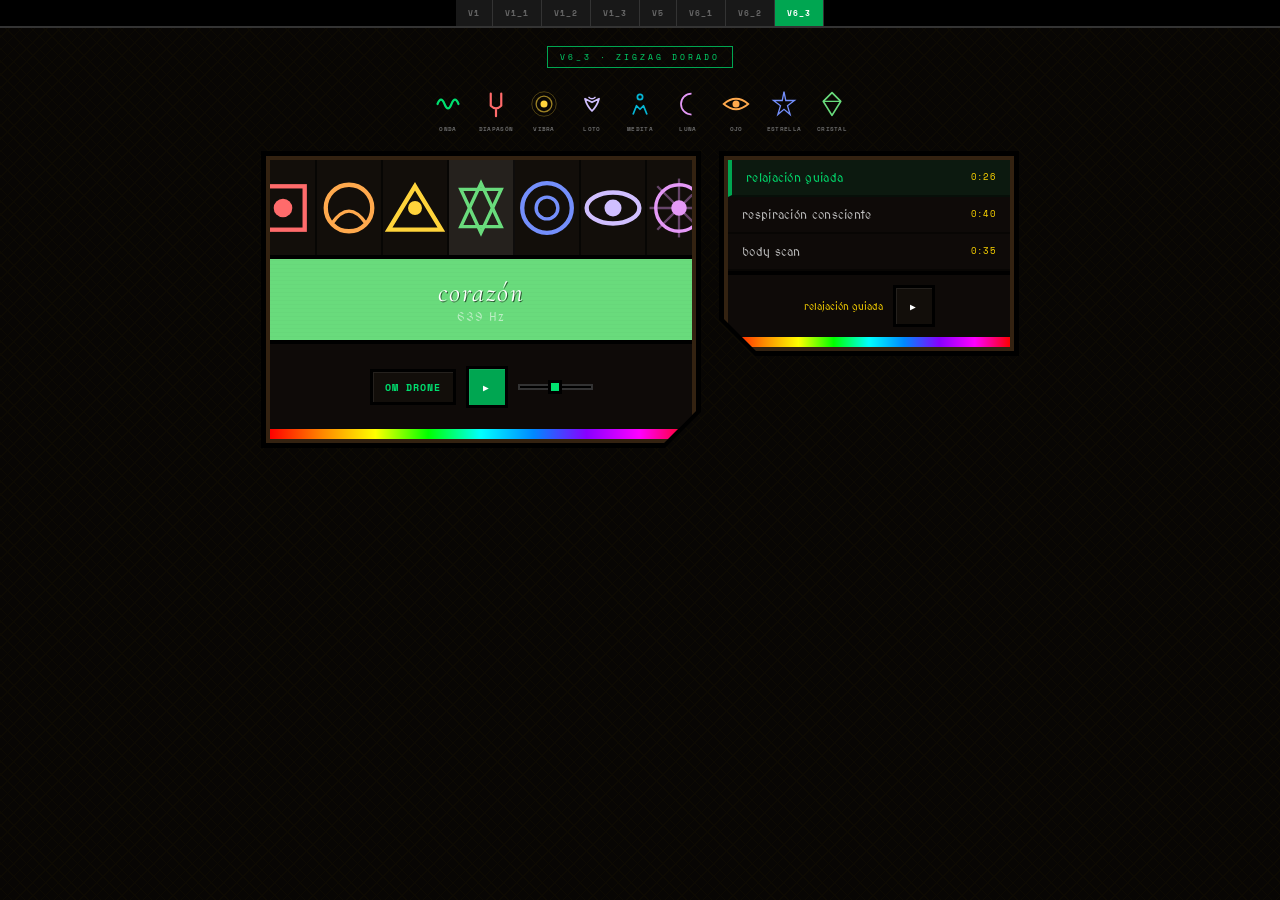
==== commit 1a38463e: "design: add v6_1/v6_2/v6_3 + rename old themes (v1, v1_1-v1_3) V6 shared: pure black bg (no purple)," ====
--- a/test/index.html
+++ b/test/index.html
@@ -5,276 +5,299 @@
   <meta name="viewport" content="width=device-width, initial-scale=1.0">
   <title>meditest — test estéticas</title>
   <link rel="preconnect" href="https://fonts.googleapis.com">
-  <link href="https://fonts.googleapis.com/css2?family=Space+Mono:wght@400;700&family=Cinzel:wght@400;700&family=Cormorant+Garamond:ital,wght@0,400;0,700;1,400&family=Berkshire+Swash&family=Orbitron:wght@400;700;900&family=MedievalSharp&family=UnifrakturMaguntia&display=swap" rel="stylesheet">
+  <link href="https://fonts.googleapis.com/css2?family=Space+Mono:wght@400;700&family=Cinzel:wght@400;700&family=Cormorant+Garamond:ital,wght@0,400;0,700;1,400&family=Orbitron:wght@400;700;900&family=MedievalSharp&display=swap" rel="stylesheet">
   <style>
-    *, *::before, *::after { margin: 0; padding: 0; box-sizing: border-box; }
-    body { min-height: 100vh; overflow-x: hidden; user-select: none; background: #111; }
-
-    /* toggle */
-    .tbar { position: fixed; top: 0; left: 0; right: 0; z-index: 99999; display: flex; justify-content: center; background: #111; border-bottom: 2px solid #333; font-family: 'Space Mono', monospace; flex-wrap: wrap; }
-    .tbtn { padding: 8px 14px; background: #222; color: #888; border: none; border-right: 1px solid #333; cursor: pointer; font-family: inherit; font-size: 0.55rem; font-weight: 700; text-transform: uppercase; letter-spacing: 1px; transition: all 0.2s; }
-    .tbtn:hover { background: #333; color: #fff; }
-    .tbtn.on { background: #7c3aed; color: #fff; }
-
-    .dm { display: none; min-height: 100vh; padding: 50px 20px 20px; }
-    .dm.on { display: flex; flex-direction: column; align-items: center; gap: 16px; }
-    .drow { display: flex; flex-wrap: wrap; gap: 20px; justify-content: center; align-items: flex-start; }
-    .dlbl { font-size: 0.5rem; text-transform: uppercase; letter-spacing: 3px; padding: 4px 14px; border: 1px solid currentColor; }
-
-    /* shared window */
-    .w { width: 420px; display: flex; flex-direction: column; overflow: visible; }
-    .wtb { display: flex; align-items: center; gap: 10px; padding: 8px 14px; }
-    .wcl { width: 16px; height: 16px; flex-shrink: 0; }
-    .wtt { font-size: 0.75rem; font-weight: 700; text-transform: uppercase; letter-spacing: 2px; }
-    .wb { flex: 1; display: flex; flex-direction: column; }
-    .fr { display: flex; align-items: center; justify-content: center; min-height: 80px; position: relative; }
-    .cr { display: flex; align-items: center; justify-content: center; width: 100%; height: 100%; }
-    .cb { flex: 1; display: flex; align-items: center; justify-content: center; height: 100%; min-height: 80px; border: none; background: transparent; cursor: pointer; padding: 6px 2px; transition: background 0.15s; }
-    .cb svg { width: 42px; height: 42px; }
-    .ci { text-align: center; position: relative; z-index: 1; }
-    .ws { width: 300px; }
-    .ml { list-style: none; flex: 1; }
-    .mi { display: flex; justify-content: space-between; padding: 10px 14px; font-size: 0.68rem; font-weight: 700; text-transform: uppercase; cursor: pointer; letter-spacing: 0.5px; }
-    .mc { display: flex; align-items: center; justify-content: center; padding: 10px; gap: 10px; }
-    .bt { display: flex; align-items: center; justify-content: center; cursor: default; font-family: inherit; }
-    .bp { width: 42px; height: 42px; font-size: 1.1rem; padding: 0; }
-    .sl { width: 75px; height: 5px; appearance: none; -webkit-appearance: none; border: none; outline: none; }
-
-    /* icon row */
-    .icos { display: flex; gap: 18px; margin: 5px 0; }
-    .ico { display: flex; flex-direction: column; align-items: center; gap: 3px; cursor: pointer; }
-    .icoI { width: 42px; height: 42px; display: flex; align-items: center; justify-content: center; font-size: 1rem; }
-    .icoL { font-size: 0.45rem; font-weight: 700; text-transform: uppercase; letter-spacing: 0.5px; }
-
-
-    /* ═══ T1–T4 stay the same as before (kept compact) ═══ */
-
-    /* T1: 13LUNAS */
-    #t1 { background: #2a0845; color: #fff; font-family: 'Space Mono', monospace; position: relative; }
-    #t1::before { content: ''; position: fixed; inset: 0; z-index: 0; pointer-events: none; background-image: radial-gradient(circle, #fff 1px, transparent 1px), radial-gradient(circle, #d0bfff 0.7px, transparent 0.7px); background-size: 80px 80px, 120px 120px; background-position: 0 0, 40px 40px; opacity: 0.04; }
-    #t1::after { content: ''; position: fixed; inset: 0; z-index: 0; pointer-events: none; opacity: 0.02; background-image: repeating-linear-gradient(45deg, transparent, transparent 10px, #d0bfff 10px, #d0bfff 11px); }
-    #t1 > * { position: relative; z-index: 1; }
-    #t1 .dlbl { color: #ffd700; border-color: #ffd700; }
-    #t1 .w { background: #000; clip-path: polygon(14px 0%, calc(100% - 14px) 0%, 100% 14px, 100% calc(100% - 14px), calc(100% - 14px) 100%, 14px 100%, 0% calc(100% - 14px), 0% 14px); padding: 4px; }
-    #t1 .wi { background: #1a0530; display: flex; flex-direction: column; clip-path: polygon(11px 0%, calc(100% - 11px) 0%, 100% 11px, 100% calc(100% - 11px), calc(100% - 11px) 100%, 11px 100%, 0% calc(100% - 11px), 0% 11px); border: 2px solid #666; flex: 1; overflow: hidden; }
-    #t1 .rb { height: 6px; background: linear-gradient(90deg, #ff0000, #ff8800, #ffff00, #00ff00, #00ffff, #0088ff, #8800ff, #ff00ff, #ff0000); }
-    #t1 .wtb { background: #00a651; border-bottom: 3px solid #000; }
-    #t1 .wcl { background: #ff3333; border: 2px solid #000; }
-    #t1 .wtt { color: #fff; text-shadow: 1px 1px 0 rgba(0,0,0,0.5); }
-    #t1 .fr { border-bottom: 3px solid #000; } #t1 .fr:last-child { border-bottom: none; }
-    #t1 .frc { background: #3a0d5c; }
-    #t1 .cb { border-right: 1px solid rgba(255,255,255,0.06); } #t1 .cb:last-child { border-right: none; }
-    #t1 .cb:hover { background: rgba(255,255,255,0.06); } #t1 .cb.sel { background: rgba(255,255,255,0.1); }
-    #t1 .cb svg { filter: drop-shadow(0 0 6px var(--cc)); }
-    #t1 .frl::before { content: ''; position: absolute; inset: 0; pointer-events: none; opacity: 0.06; background-image: repeating-linear-gradient(0deg, transparent, transparent 3px, rgba(0,0,0,0.3) 3px, rgba(0,0,0,0.3) 4px); }
-    #t1 .cn { font-size: 1.2rem; font-weight: 700; text-transform: uppercase; color: #fff; text-shadow: 2px 2px 0 rgba(0,0,0,0.4); letter-spacing: 3px; }
-    #t1 .ch { font-size: 0.7rem; color: rgba(255,255,255,0.7); }
-    #t1 .fct { background: #1a0530; padding: 8px 16px; }
-    #t1 .bt { background: #2a0845; border: 2px solid #000; box-shadow: inset 1px 1px 0 rgba(255,255,255,0.1), inset -1px -1px 0 rgba(0,0,0,0.3); color: #00e070; font-family: 'Space Mono', monospace; font-size: 0.6rem; font-weight: 700; text-transform: uppercase; padding: 8px 12px; letter-spacing: 1px; }
-    #t1 .bp { color: #fff; } #t1 .bt.act { background: #00a651; color: #fff; }
-    #t1 .sl { background: #000; border: 1px solid #555; height: 6px; }
-    #t1 .mi { color: #d0bfff; border-bottom: 2px solid rgba(0,0,0,0.3); } #t1 .mi.act { color: #00e070; background: rgba(0,166,81,0.15); border-left: 4px solid #00a651; } #t1 .mi span:last-child { color: #ffd700; }
-    #t1 .mc { border-top: 3px solid #000; background: #1a0530; } #t1 .mn { font-size: 0.6rem; color: #ffd700; text-transform: uppercase; }
-    #t1 .icoI { background: #1a0530; border: 3px solid #000; box-shadow: inset 1px 1px 0 rgba(255,255,255,0.15), inset -1px -1px 0 rgba(0,0,0,0.4), 3px 3px 0 rgba(0,0,0,0.5); color: #00e070; } #t1 .icoL { color: #00e070; }
-
-    /* T2: ALTAR */
-    #t2 { background: #1a0a2e; color: #f0e6ff; font-family: 'Cinzel', serif; position: relative; }
-    #t2::before { content: ''; position: fixed; inset: 0; z-index: 0; pointer-events: none; background: radial-gradient(1px 1px at 10% 20%, #fff 100%, transparent), radial-gradient(1.5px 1.5px at 50% 10%, #ffd700 100%, transparent), radial-gradient(1px 1px at 70% 40%, #fff 100%, transparent), radial-gradient(1px 1px at 90% 80%, #fff 100%, transparent), radial-gradient(ellipse at 30% 60%, rgba(124,58,237,0.15) 0%, transparent 50%); }
-    #t2 > * { position: relative; z-index: 1; } #t2 .dlbl { color: #ffd700; }
-    #t2 .w { border: 3px solid #ffd700; background: rgba(26,10,46,0.95); box-shadow: 0 0 20px rgba(255,215,0,0.2); border-radius: 4px; }
-    #t2 .rb { height: 4px; background: linear-gradient(90deg, #ff0000, #ff8800, #ffff00, #00ff00, #00ffff, #0088ff, #8800ff, #ff00ff, #ff0000); }
-    #t2 .wtb { background: linear-gradient(180deg, #2a1050, #1a0a2e); border-bottom: 2px solid #ffd700; } #t2 .wcl { background: #ff6b6b; border: 2px solid #ffd700; border-radius: 50%; } #t2 .wtt { color: #ffd700; } #t2 .wtt::before { content: '☽ '; } #t2 .wtt::after { content: ' ☾'; }
-    #t2 .cb { margin-left: -4px; flex: unset; min-height: auto; height: auto; padding: 12px 0; } #t2 .cb:first-child { margin-left: 0; } #t2 .cb svg { filter: drop-shadow(0 0 8px var(--cc)); width: 48px; height: 48px; }
-    #t2 .cn { font-size: 1.2rem; color: rgba(0,0,0,0.6); } #t2 .ch { font-size: 0.7rem; color: rgba(0,0,0,0.4); }
-    #t2 .bt { border: 2px solid #ffd700; background: rgba(255,215,0,0.08); color: #ffd700; padding: 8px 14px; font-size: 0.6rem; font-weight: 700; } #t2 .bp { border-radius: 50%; } #t2 .bt.act { background: #ffd700; color: #1a0a2e; }
-    #t2 .mi { color: #d0bfff; border-bottom: 1px solid rgba(255,215,0,0.15); } #t2 .mi.act { color: #ffd700; } #t2 .mi span:last-child { color: rgba(255,215,0,0.4); }
-    #t2 .mc { border-top: 2px solid #ffd700; } #t2 .mn { color: #ffd700; font-size: 0.6rem; }
-    #t2 .icoI { border: 2px solid #ffd700; color: #ffd700; border-radius: 6px; } #t2 .icoL { color: #ffd700; }
-
-    /* T3: TIERRA */
-    #t3 { background: #1c1318; color: #e8ddd0; font-family: 'Cinzel', serif; position: relative; }
-    #t3::after { content: ''; position: fixed; inset: 0; z-index: 0; pointer-events: none; opacity: 0.08; background-image: url("data:image/svg+xml,%3Csvg width='60' height='60' xmlns='http://www.w3.org/2000/svg'%3E%3Cpath d='M30 0L60 30L30 60L0 30z' fill='none' stroke='%238b5a3c' stroke-width='0.5'/%3E%3C/svg%3E"); background-size: 60px 60px; }
-    #t3 > * { position: relative; z-index: 1; } #t3 .dlbl { color: #c4956a; border-color: #8b5a3c; }
-    #t3 .w { border: 2px solid #8b5a3c; background: rgba(28,19,24,0.95); border-radius: 2px; }
-    #t3 .wtb { border-bottom: 1px solid rgba(139,90,60,0.3); } #t3 .wcl { background: #8b5a3c; border-radius: 50%; } #t3 .wtt { color: #c4956a; font-weight: 400; } #t3 .wtt::before { content: '~ '; } #t3 .wtt::after { content: ' ~'; }
-    #t3 .cb { margin-left: -5px; flex: unset; min-height: auto; height: auto; padding: 12px 0; } #t3 .cb:first-child { margin-left: 0; } #t3 .cb svg { filter: drop-shadow(0 0 5px var(--cc)) sepia(0.2); width: 46px; height: 46px; }
-    #t3 .cn { font-size: 1.1rem; font-weight: 400; color: rgba(0,0,0,0.5); font-style: italic; } #t3 .ch { font-size: 0.65rem; color: rgba(0,0,0,0.3); }
-    #t3 .bt { border: 1px solid #8b5a3c; background: rgba(139,90,60,0.1); color: #c4956a; padding: 8px 14px; font-size: 0.6rem; border-radius: 2px; } #t3 .bp { border-radius: 50%; }
-    #t3 .mi { color: #c4956a; border-bottom: 1px solid rgba(139,90,60,0.1); } #t3 .mi.act { color: #e8ddd0; border-left: 2px solid #8b5a3c; } #t3 .mi span:last-child { color: rgba(196,149,106,0.4); }
-    #t3 .mc { border-top: 1px solid rgba(139,90,60,0.3); } #t3 .mn { color: #c4956a; font-size: 0.6rem; }
-    #t3 .icoI { border: 2px solid #8b5a3c; color: #c4956a; border-radius: 4px; } #t3 .icoL { color: #c4956a; }
-
-    /* T4: NEÓN */
-    #t4 { background: #0a0612; color: #fff; font-family: 'Orbitron', monospace; position: relative; }
-    #t4::before { content: ''; position: fixed; inset: 0; z-index: 0; pointer-events: none; background: radial-gradient(1.5px 1.5px at 45% 15%, #06b6d4 100%, transparent), radial-gradient(1px 1px at 75% 65%, #fff 100%, transparent), radial-gradient(ellipse at 25% 50%, rgba(124,58,237,0.25) 0%, transparent 50%), radial-gradient(ellipse at 75% 30%, rgba(6,182,212,0.2) 0%, transparent 50%); }
-    #t4::after { content: ''; position: fixed; inset: 0; z-index: 0; pointer-events: none; opacity: 0.04; background-image: linear-gradient(rgba(124,58,237,0.3) 1px, transparent 1px), linear-gradient(90deg, rgba(124,58,237,0.3) 1px, transparent 1px); background-size: 60px 60px; }
-    #t4 > * { position: relative; z-index: 1; } #t4 .dlbl { color: #06b6d4; }
-    #t4 .w { border: 2px solid rgba(124,58,237,0.6); background: rgba(10,6,18,0.9); border-radius: 8px; box-shadow: 0 0 30px rgba(124,58,237,0.15); }
-    #t4 .rb { height: 2px; background: linear-gradient(90deg, #ff0000, #ff8800, #ffff00, #00ff00, #00ffff, #0088ff, #8800ff, #ff00ff, #ff0000); }
-    #t4 .wtb { border-bottom: 1px solid rgba(124,58,237,0.3); } #t4 .wcl { background: #ff5f57; border-radius: 50%; } #t4 .wtt { color: #06b6d4; text-shadow: 0 0 10px rgba(6,182,212,0.5); letter-spacing: 3px; font-size: 0.6rem; }
-    #t4 .cb { margin-left: -3px; flex: unset; min-height: auto; height: auto; padding: 12px 0; } #t4 .cb:first-child { margin-left: 0; } #t4 .cb svg { filter: drop-shadow(0 0 12px var(--cc)) drop-shadow(0 0 24px var(--cc)); width: 46px; height: 46px; }
-    #t4 .cn { font-size: 0.9rem; font-weight: 700; color: rgba(0,0,0,0.5); letter-spacing: 3px; text-transform: uppercase; } #t4 .ch { font-size: 0.55rem; color: rgba(0,0,0,0.35); }
-    #t4 .bt { border: 1px solid rgba(124,58,237,0.4); background: rgba(124,58,237,0.08); color: #d0bfff; padding: 8px 14px; font-size: 0.55rem; border-radius: 6px; } #t4 .bp { border-radius: 50%; border-color: #06b6d4; color: #06b6d4; }
-    #t4 .mi { color: rgba(255,255,255,0.5); border-bottom: 1px solid rgba(124,58,237,0.08); } #t4 .mi.act { color: #06b6d4; border-left: 2px solid #06b6d4; } #t4 .mi span:last-child { color: rgba(255,255,255,0.2); }
-    #t4 .mc { border-top: 1px solid rgba(124,58,237,0.2); } #t4 .mn { color: #06b6d4; font-size: 0.55rem; }
-    #t4 .icoI { border: 1px solid rgba(124,58,237,0.4); color: #06b6d4; border-radius: 10px; } #t4 .icoL { color: rgba(6,182,212,0.6); }
+    *,*::before,*::after{margin:0;padding:0;box-sizing:border-box}
+    body{min-height:100vh;overflow-x:hidden;user-select:none;background:#111}
+
+    .tbar{position:fixed;top:0;left:0;right:0;z-index:99999;display:flex;justify-content:center;background:#000;border-bottom:2px solid #333;font-family:'Space Mono',monospace;flex-wrap:wrap}
+    .tbtn{padding:7px 12px;background:#181818;color:#666;border:none;border-right:1px solid #333;cursor:pointer;font-family:inherit;font-size:0.5rem;font-weight:700;text-transform:uppercase;letter-spacing:1px;transition:all 0.2s}
+    .tbtn:hover{background:#333;color:#fff}
+    .tbtn.on{background:#00a651;color:#fff}
+
+    .dm{display:none;min-height:100vh;padding:46px 16px 16px}
+    .dm.on{display:flex;flex-direction:column;align-items:center;gap:14px}
+    .drow{display:flex;flex-wrap:wrap;gap:18px;justify-content:center;align-items:flex-start}
+    .dlbl{font-size:0.48rem;text-transform:uppercase;letter-spacing:3px;padding:4px 12px;border:1px solid currentColor;font-family:'Space Mono',monospace}
+
+    /* shared */
+    .w{width:440px;display:flex;flex-direction:column;overflow:visible}
+    .wb{flex:1;display:flex;flex-direction:column}
+    .fr{display:flex;align-items:center;justify-content:center;min-height:85px;position:relative}
+    .cr{display:flex;align-items:center;justify-content:center;width:100%;height:100%}
+    .cb{flex:1;display:flex;align-items:center;justify-content:center;height:100%;min-height:85px;border:none;background:transparent;cursor:pointer;padding:4px 1px;transition:background 0.15s}
+    .ci{text-align:center;position:relative;z-index:1}
+    .ws{width:300px}
+    .ml{list-style:none;flex:1}
+    .mi{display:flex;justify-content:space-between;padding:10px 14px;cursor:pointer;letter-spacing:0.5px}
+    .mc{display:flex;align-items:center;justify-content:center;padding:10px;gap:10px}
+    .bt{display:flex;align-items:center;justify-content:center;cursor:default;font-family:inherit}
+    .bp{width:42px;height:42px;font-size:1.1rem;padding:0}
+    .sl{width:75px;height:5px;appearance:none;-webkit-appearance:none;border:none;outline:none}
+    .icos{display:flex;gap:12px;flex-wrap:wrap;justify-content:center;margin:4px 0}
+    .ico{display:flex;flex-direction:column;align-items:center;gap:2px;cursor:pointer}
+    .icoI{width:36px;height:36px;display:flex;align-items:center;justify-content:center;font-size:1.4rem;line-height:1}
+    .icoL{font-size:0.38rem;font-weight:700;text-transform:uppercase;letter-spacing:0.3px}
+
+
+    /* ═══════════════════════════════════════
+       V1 (original 13lunas) — kept from before
+       ═══════════════════════════════════════ */
+    #v1{background:#2a0845;color:#fff;font-family:'Space Mono',monospace;position:relative}
+    #v1::before{content:'';position:fixed;inset:0;z-index:0;pointer-events:none;background-image:radial-gradient(circle,#fff 1px,transparent 1px);background-size:80px 80px;opacity:0.04}
+    #v1>*{position:relative;z-index:1}
+    #v1 .dlbl{color:#ffd700}
+    #v1 .w{background:#000;clip-path:polygon(14px 0%,calc(100% - 14px) 0%,100% 14px,100% calc(100% - 14px),calc(100% - 14px) 100%,14px 100%,0% calc(100% - 14px),0% 14px);padding:4px}
+    #v1 .wi{background:#1a0530;display:flex;flex-direction:column;clip-path:polygon(11px 0%,calc(100% - 11px) 0%,100% 11px,100% calc(100% - 11px),calc(100% - 11px) 100%,11px 100%,0% calc(100% - 11px),0% 11px);border:2px solid #666;flex:1;overflow:hidden}
+    #v1 .rb{height:6px;background:linear-gradient(90deg,#ff0000,#ff8800,#ffff00,#00ff00,#00ffff,#0088ff,#8800ff,#ff00ff,#ff0000)}
+    #v1 .wtb{display:flex;align-items:center;gap:10px;padding:8px 14px;background:#00a651;border-bottom:3px solid #000}
+    #v1 .wcl{width:16px;height:16px;background:#ff3333;border:2px solid #000}
+    #v1 .wtt{font-size:0.75rem;font-weight:700;text-transform:uppercase;letter-spacing:2px;color:#fff;text-shadow:1px 1px 0 rgba(0,0,0,0.5)}
+    #v1 .fr{border-bottom:3px solid #000}#v1 .fr:last-child{border-bottom:none}
+    #v1 .frc{background:#3a0d5c}
+    #v1 .cb{border-right:1px solid rgba(255,255,255,0.06)}#v1 .cb:last-child{border-right:none}
+    #v1 .cb:hover{background:rgba(255,255,255,0.06)}#v1 .cb.sel{background:rgba(255,255,255,0.1)}
+    #v1 .cb svg{filter:drop-shadow(0 0 6px var(--cc));width:42px;height:42px}
+    #v1 .cn{font-size:1.2rem;font-weight:700;text-transform:uppercase;color:#fff;text-shadow:2px 2px 0 rgba(0,0,0,0.4);letter-spacing:3px}
+    #v1 .ch{font-size:0.7rem;color:rgba(255,255,255,0.7)}
+    #v1 .fct{background:#1a0530;padding:8px 16px}
+    #v1 .bt{background:#2a0845;border:2px solid #000;box-shadow:inset 1px 1px 0 rgba(255,255,255,0.1),inset -1px -1px 0 rgba(0,0,0,0.3);color:#00e070;font-family:'Space Mono',monospace;font-size:0.6rem;font-weight:700;text-transform:uppercase;padding:8px 12px;letter-spacing:1px}
+    #v1 .bp{color:#fff}#v1 .bt.act{background:#00a651;color:#fff}
+    #v1 .sl{background:#000;border:1px solid #555;height:6px}
+    #v1 .mi{color:#d0bfff;border-bottom:2px solid rgba(0,0,0,0.3);font-size:0.68rem;font-weight:700;text-transform:uppercase}#v1 .mi.act{color:#00e070;background:rgba(0,166,81,0.15);border-left:4px solid #00a651}#v1 .mi span:last-child{color:#ffd700}
+    #v1 .mc{border-top:3px solid #000;background:#1a0530}#v1 .mn{font-size:0.6rem;color:#ffd700;text-transform:uppercase}
+    #v1 .icoI{background:#1a0530;border:3px solid #000;box-shadow:inset 1px 1px 0 rgba(255,255,255,0.15),3px 3px 0 rgba(0,0,0,0.5);color:#00e070}#v1 .icoL{color:#00e070}
+
+    /* v1_1 (altar), v1_2 (tierra), v1_3 (neon) — minimal refs */
+    #v1_1{background:#1a0a2e;color:#f0e6ff;font-family:'Cinzel',serif;position:relative}
+    #v1_1::before{content:'';position:fixed;inset:0;z-index:0;pointer-events:none;background:radial-gradient(1px 1px at 10% 20%,#fff 100%,transparent),radial-gradient(1.5px 1.5px at 50% 10%,#ffd700 100%,transparent),radial-gradient(ellipse at 30% 60%,rgba(124,58,237,0.15) 0%,transparent 50%)}
+    #v1_1>*{position:relative;z-index:1}#v1_1 .dlbl{color:#ffd700}
+    #v1_1 .w{border:3px solid #ffd700;background:rgba(26,10,46,0.95);border-radius:4px}
+    #v1_1 .rb{height:4px;background:linear-gradient(90deg,#ff0000,#ff8800,#ffff00,#00ff00,#00ffff,#0088ff,#8800ff,#ff00ff,#ff0000)}
+    #v1_1 .wtb{display:flex;align-items:center;gap:10px;padding:8px 14px;background:linear-gradient(180deg,#2a1050,#1a0a2e);border-bottom:2px solid #ffd700}#v1_1 .wcl{width:16px;height:16px;background:#ff6b6b;border:2px solid #ffd700;border-radius:50%}#v1_1 .wtt{font-size:0.75rem;font-weight:700;text-transform:uppercase;letter-spacing:2px;color:#ffd700}
+    #v1_1 .cb{margin-left:-4px;flex:unset;min-height:auto;height:auto;padding:12px 0}#v1_1 .cb:first-child{margin-left:0}#v1_1 .cb svg{filter:drop-shadow(0 0 8px var(--cc));width:48px;height:48px}
+    #v1_1 .cn{font-size:1.2rem;color:rgba(0,0,0,0.6)}#v1_1 .ch{font-size:0.7rem;color:rgba(0,0,0,0.4)}
+    #v1_1 .bt{border:2px solid #ffd700;background:rgba(255,215,0,0.08);color:#ffd700;padding:8px 14px;font-size:0.6rem;font-weight:700}#v1_1 .bp{border-radius:50%}#v1_1 .bt.act{background:#ffd700;color:#1a0a2e}
+    #v1_1 .mi{color:#d0bfff;border-bottom:1px solid rgba(255,215,0,0.15);font-size:0.68rem;font-weight:700;text-transform:uppercase}#v1_1 .mi.act{color:#ffd700}#v1_1 .mi span:last-child{color:rgba(255,215,0,0.4)}
+    #v1_1 .mc{border-top:2px solid #ffd700}#v1_1 .mn{color:#ffd700;font-size:0.6rem}
+    #v1_1 .icoI{border:2px solid #ffd700;color:#ffd700;border-radius:6px}#v1_1 .icoL{color:#ffd700}
+
+    #v1_2{background:#1c1318;color:#e8ddd0;font-family:'Cinzel',serif;position:relative}
+    #v1_2::after{content:'';position:fixed;inset:0;z-index:0;pointer-events:none;opacity:0.08;background-image:url("data:image/svg+xml,%3Csvg width='60' height='60' xmlns='http://www.w3.org/2000/svg'%3E%3Cpath d='M30 0L60 30L30 60L0 30z' fill='none' stroke='%238b5a3c' stroke-width='0.5'/%3E%3C/svg%3E");background-size:60px 60px}
+    #v1_2>*{position:relative;z-index:1}#v1_2 .dlbl{color:#c4956a;border-color:#8b5a3c}
+    #v1_2 .w{border:2px solid #8b5a3c;background:rgba(28,19,24,0.95);border-radius:2px}
+    #v1_2 .wtb{display:flex;align-items:center;gap:10px;padding:8px 14px;border-bottom:1px solid rgba(139,90,60,0.3)}#v1_2 .wcl{width:16px;height:16px;background:#8b5a3c;border-radius:50%}#v1_2 .wtt{font-size:0.75rem;font-weight:400;text-transform:uppercase;letter-spacing:2px;color:#c4956a}
+    #v1_2 .cb{margin-left:-5px;flex:unset;min-height:auto;height:auto;padding:12px 0}#v1_2 .cb:first-child{margin-left:0}#v1_2 .cb svg{filter:drop-shadow(0 0 5px var(--cc)) sepia(0.2);width:46px;height:46px}
+    #v1_2 .cn{font-size:1.1rem;font-weight:400;color:rgba(0,0,0,0.5);font-style:italic}#v1_2 .ch{font-size:0.65rem;color:rgba(0,0,0,0.3)}
+    #v1_2 .bt{border:1px solid #8b5a3c;background:rgba(139,90,60,0.1);color:#c4956a;padding:8px 14px;font-size:0.6rem;border-radius:2px}#v1_2 .bp{border-radius:50%}
+    #v1_2 .mi{color:#c4956a;border-bottom:1px solid rgba(139,90,60,0.1);font-size:0.68rem;font-weight:700;text-transform:uppercase}#v1_2 .mi.act{color:#e8ddd0;border-left:2px solid #8b5a3c}#v1_2 .mi span:last-child{color:rgba(196,149,106,0.4)}
+    #v1_2 .mc{border-top:1px solid rgba(139,90,60,0.3)}#v1_2 .mn{color:#c4956a;font-size:0.6rem}
+    #v1_2 .icoI{border:2px solid #8b5a3c;color:#c4956a;border-radius:4px}#v1_2 .icoL{color:#c4956a}
+
+    #v1_3{background:#0a0612;color:#fff;font-family:'Orbitron',monospace;position:relative}
+    #v1_3::before{content:'';position:fixed;inset:0;z-index:0;pointer-events:none;background:radial-gradient(ellipse at 25% 50%,rgba(124,58,237,0.25) 0%,transparent 50%),radial-gradient(ellipse at 75% 30%,rgba(6,182,212,0.2) 0%,transparent 50%)}
+    #v1_3::after{content:'';position:fixed;inset:0;z-index:0;pointer-events:none;opacity:0.04;background-image:linear-gradient(rgba(124,58,237,0.3) 1px,transparent 1px),linear-gradient(90deg,rgba(124,58,237,0.3) 1px,transparent 1px);background-size:60px 60px}
+    #v1_3>*{position:relative;z-index:1}#v1_3 .dlbl{color:#06b6d4}
+    #v1_3 .w{border:2px solid rgba(124,58,237,0.6);background:rgba(10,6,18,0.9);border-radius:8px;box-shadow:0 0 30px rgba(124,58,237,0.15)}
+    #v1_3 .rb{height:2px;background:linear-gradient(90deg,#ff0000,#ff8800,#ffff00,#00ff00,#00ffff,#0088ff,#8800ff,#ff00ff,#ff0000)}
+    #v1_3 .wtb{display:flex;align-items:center;gap:10px;padding:8px 14px;border-bottom:1px solid rgba(124,58,237,0.3)}#v1_3 .wcl{width:16px;height:16px;background:#ff5f57;border-radius:50%}#v1_3 .wtt{font-size:0.6rem;font-weight:700;text-transform:uppercase;letter-spacing:3px;color:#06b6d4;text-shadow:0 0 10px rgba(6,182,212,0.5)}
+    #v1_3 .cb{margin-left:-3px;flex:unset;min-height:auto;height:auto;padding:12px 0}#v1_3 .cb:first-child{margin-left:0}#v1_3 .cb svg{filter:drop-shadow(0 0 12px var(--cc)) drop-shadow(0 0 24px var(--cc));width:46px;height:46px}
+    #v1_3 .cn{font-size:0.9rem;font-weight:700;color:rgba(0,0,0,0.5);letter-spacing:3px;text-transform:uppercase}#v1_3 .ch{font-size:0.55rem;color:rgba(0,0,0,0.35)}
+    #v1_3 .bt{border:1px solid rgba(124,58,237,0.4);background:rgba(124,58,237,0.08);color:#d0bfff;padding:8px 14px;font-size:0.55rem;border-radius:6px}#v1_3 .bp{border-radius:50%;border-color:#06b6d4;color:#06b6d4}
+    #v1_3 .mi{color:rgba(255,255,255,0.5);border-bottom:1px solid rgba(124,58,237,0.08);font-size:0.6rem;font-weight:700;text-transform:uppercase}#v1_3 .mi.act{color:#06b6d4;border-left:2px solid #06b6d4}#v1_3 .mi span:last-child{color:rgba(255,255,255,0.2)}
+    #v1_3 .mc{border-top:1px solid rgba(124,58,237,0.2)}#v1_3 .mn{color:#06b6d4;font-size:0.55rem}
+    #v1_3 .icoI{border:1px solid rgba(124,58,237,0.4);color:#06b6d4;border-radius:10px}#v1_3 .icoL{color:rgba(6,182,212,0.6)}
 
 
     /* ═══════════════════════════════════════════════════════════
-       T5: 13LUNAS V2 — bigger symbols, darker, complex chamfer,
-       no titlebar, different fonts per window, SVG desktop icons
+       V5 (kept)
        ═══════════════════════════════════════════════════════════ */
-
-    #t5 { background: #0d0318; color: #fff; font-family: 'Space Mono', monospace; position: relative; }
-
-    /* texturas: dots + diagonales + horizontal scanlines */
-    #t5::before {
-      content: ''; position: fixed; inset: 0; z-index: 0; pointer-events: none;
-      background-image: radial-gradient(circle, #fff 0.8px, transparent 0.8px), radial-gradient(circle, #d0bfff 0.5px, transparent 0.5px);
-      background-size: 90px 90px, 55px 55px; background-position: 0 0, 27px 27px; opacity: 0.03;
+    #v5{background:#0d0318;color:#fff;font-family:'Space Mono',monospace;position:relative}
+    #v5::before{content:'';position:fixed;inset:0;z-index:0;pointer-events:none;background-image:radial-gradient(circle,#fff 0.8px,transparent 0.8px);background-size:90px 90px;opacity:0.03}
+    #v5::after{content:'';position:fixed;inset:0;z-index:0;pointer-events:none;opacity:0.015;background-image:repeating-linear-gradient(45deg,transparent,transparent 12px,#8844cc 12px,#8844cc 13px)}
+    #v5>*{position:relative;z-index:1}
+    #v5 .dlbl{color:#00e070;border-color:#00a651}
+    #v5 .w-freq{background:#000;clip-path:polygon(0% 0%,calc(100% - 30px) 0%,100% 30px,100% 100%,30px 100%,0% calc(100% - 30px));padding:4px}
+    #v5 .w-freq .wi{background:#110520;clip-path:polygon(0% 0%,calc(100% - 27px) 0%,100% 27px,100% 100%,27px 100%,0% calc(100% - 27px));border:2px solid #444;display:flex;flex-direction:column;flex:1;overflow:hidden}
+    #v5 .w-medi{background:#000;clip-path:polygon(24px 0%,100% 0%,100% calc(100% - 24px),calc(100% - 24px) 100%,0% 100%,0% 24px);padding:4px}
+    #v5 .w-medi .wi{background:#110520;clip-path:polygon(21px 0%,100% 0%,100% calc(100% - 21px),calc(100% - 21px) 100%,0% 100%,0% 21px);border:2px solid #444;display:flex;flex-direction:column;flex:1;overflow:hidden}
+    #v5 .wtb{display:none}
+    #v5 .rb{height:5px;background:linear-gradient(90deg,#ff0000,#ff8800,#ffff00,#00ff00,#00ffff,#0088ff,#8800ff,#ff00ff,#ff0000)}
+    #v5 .rb-top{display:none}
+    #v5 .fr{border-bottom:3px solid #000}#v5 .fr:last-child{border-bottom:none}
+    #v5 .frc{background:#1a0830}
+    #v5 .cb{border-right:1px solid rgba(255,255,255,0.04)}#v5 .cb:last-child{border-right:none}
+    #v5 .cb:hover{background:rgba(255,255,255,0.05)}#v5 .cb.sel{background:rgba(255,255,255,0.08)}
+    #v5 .cb svg{width:54px;height:54px;filter:none}
+    #v5 .cn{font-family:'Cormorant Garamond',serif;font-size:1.5rem;font-weight:400;font-style:italic;text-transform:lowercase;color:#fff;text-shadow:1px 1px 0 rgba(0,0,0,0.5);letter-spacing:2px}
+    #v5 .ch{font-family:'Space Mono',monospace;font-size:0.65rem;color:rgba(255,255,255,0.5)}
+    #v5 .frl::before{content:'';position:absolute;inset:0;pointer-events:none;opacity:0.05;background-image:repeating-linear-gradient(0deg,transparent,transparent 3px,rgba(0,0,0,0.4) 3px,rgba(0,0,0,0.4) 4px)}
+    #v5 .fct{background:#110520;padding:8px 16px}
+    #v5 .bt{background:#1a0830;border:2px solid #333;color:#00e070;font-family:'Space Mono',monospace;font-size:0.6rem;font-weight:700;text-transform:uppercase;padding:8px 12px;letter-spacing:1px}
+    #v5 .bp{color:#fff}#v5 .bt.act{background:#00a651;color:#fff;border-color:#00a651}
+    #v5 .sl{background:#000;border:1px solid #444;height:5px}
+    #v5 .mi{font-family:'MedievalSharp',serif;color:#c0a0e0;border-bottom:1px solid rgba(255,255,255,0.04);font-size:0.75rem;text-transform:none}
+    #v5 .mi.act{color:#00e070;background:rgba(0,166,81,0.1);border-left:3px solid #00a651}#v5 .mi span:last-child{color:#ffd700;font-family:'Space Mono',monospace;font-size:0.55rem}
+    #v5 .mc{border-top:3px solid #000;background:#110520}#v5 .mn{font-family:'MedievalSharp',serif;font-size:0.65rem;color:#ffd700}
+    #v5 .icoI{background:none;border:none;color:#00e070}#v5 .icoL{color:#888}
+
+
+    /* ═══════════════════════════════════════════════════════════
+       V6 SHARED — negro puro, sin violeta, bordes gruesos negros,
+       sin titlebar, chamfer con línea recta, rainbow grueso,
+       chakras enormes, fuentes: Cormorant=títulos, MedievalSharp=texto
+       ═══════════════════════════════════════════════════════════ */
+
+    [id^="v6"]{color:#fff;font-family:'Space Mono',monospace;position:relative}
+    [id^="v6"]>*{position:relative;z-index:1}
+    [id^="v6"] .dlbl{color:#00e070;border-color:#00a651}
+
+    /* chamfer con línea recta: borde horizontal → corte diagonal */
+    /* freq: straight top, chamfer bottom-right only */
+    [id^="v6"] .w-freq{
+      background:#000; padding:5px;
+      clip-path:polygon(
+        0% 0%, 100% 0%,
+        100% calc(100% - 36px),
+        calc(100% - 36px) 100%,
+        0% 100%
+      );
     }
-    #t5::after {
-      content: ''; position: fixed; inset: 0; z-index: 0; pointer-events: none; opacity: 0.015;
-      background-image: repeating-linear-gradient(45deg, transparent, transparent 12px, #8844cc 12px, #8844cc 13px),
-        repeating-linear-gradient(0deg, transparent, transparent 4px, rgba(255,255,255,0.02) 4px, rgba(255,255,255,0.02) 5px);
+    [id^="v6"] .w-freq .wi{
+      display:flex;flex-direction:column;flex:1;overflow:hidden;
+      border:4px solid #000;
+      clip-path:polygon(
+        0% 0%, 100% 0%,
+        100% calc(100% - 32px),
+        calc(100% - 32px) 100%,
+        0% 100%
+      );
     }
-    #t5 > * { position: relative; z-index: 1; }
-    #t5 .dlbl { color: #00e070; border-color: #00a651; }
-
-    /* complex chamfer — frecuencias: asymmetric notch top-right + bottom-left */
-    #t5 .w-freq {
-      background: #000;
-      clip-path: polygon(
-        0% 0%,
-        calc(100% - 30px) 0%,
-        100% 30px,
+
+    /* medi: straight top, chamfer bottom-left only */
+    [id^="v6"] .w-medi{
+      background:#000; padding:5px;
+      clip-path:polygon(
+        0% 0%, 100% 0%,
         100% 100%,
-        30px 100%,
-        0% calc(100% - 30px)
+        36px 100%,
+        0% calc(100% - 36px)
       );
-      padding: 4px;
     }
-    #t5 .w-freq .wi {
-      background: #110520;
-      clip-path: polygon(
-        0% 0%,
-        calc(100% - 27px) 0%,
-        100% 27px,
+    [id^="v6"] .w-medi .wi{
+      display:flex;flex-direction:column;flex:1;overflow:hidden;
+      border:4px solid #000;
+      clip-path:polygon(
+        0% 0%, 100% 0%,
         100% 100%,
-        27px 100%,
-        0% calc(100% - 27px)
+        32px 100%,
+        0% calc(100% - 32px)
       );
-      border: 2px solid #444;
-      display: flex; flex-direction: column; flex: 1; overflow: hidden;
     }
 
-    /* complex chamfer — meditaciones: notch top-left + bottom-right */
-    #t5 .w-medi {
-      background: #000;
-      clip-path: polygon(
-        24px 0%,
-        100% 0%,
-        100% calc(100% - 24px),
-        calc(100% - 24px) 100%,
-        0% 100%,
-        0% 24px
-      );
-      padding: 4px;
-    }
-    #t5 .w-medi .wi {
-      background: #110520;
-      clip-path: polygon(
-        21px 0%,
-        100% 0%,
-        100% calc(100% - 21px),
-        calc(100% - 21px) 100%,
-        0% 100%,
-        0% 21px
-      );
-      border: 2px solid #444;
-      display: flex; flex-direction: column; flex: 1; overflow: hidden;
-    }
-
-    /* NO titlebar in v5 */
-    #t5 .wtb { display: none; }
-
-    /* rainbow only at bottom */
-    #t5 .rb { height: 5px; background: linear-gradient(90deg, #ff0000, #ff8800, #ffff00, #00ff00, #00ffff, #0088ff, #8800ff, #ff00ff, #ff0000); }
-    #t5 .rb-top { display: none; }
-
-    /* franjas */
-    #t5 .fr { border-bottom: 3px solid #000; } #t5 .fr:last-child { border-bottom: none; }
-    #t5 .frc { background: #1a0830; }
-
-    /* chakra buttons bigger, no glow circle, no outer ring */
-    #t5 .cb { border-right: 1px solid rgba(255,255,255,0.04); }
-    #t5 .cb:last-child { border-right: none; }
-    #t5 .cb:hover { background: rgba(255,255,255,0.05); }
-    #t5 .cb.sel { background: rgba(255,255,255,0.08); }
-    #t5 .cb svg { width: 54px; height: 54px; filter: none; } /* no glow, no circle */
-
-    /* frecuencias font: Cormorant Garamond (elegant serif) */
-    #t5 .cn { font-family: 'Cormorant Garamond', serif; font-size: 1.5rem; font-weight: 400; font-style: italic; text-transform: lowercase; color: #fff; text-shadow: 1px 1px 0 rgba(0,0,0,0.5); letter-spacing: 2px; }
-    #t5 .ch { font-family: 'Space Mono', monospace; font-size: 0.65rem; color: rgba(255,255,255,0.5); }
-
-    /* color franja: scanlines */
-    #t5 .frl::before { content: ''; position: absolute; inset: 0; pointer-events: none; opacity: 0.05; background-image: repeating-linear-gradient(0deg, transparent, transparent 3px, rgba(0,0,0,0.4) 3px, rgba(0,0,0,0.4) 4px); }
+    [id^="v6"] .wtb{display:none}
+
+    /* rainbow grueso solo abajo */
+    [id^="v6"] .rb{height:10px;background:linear-gradient(90deg,#ff0000,#ff8800,#ffff00,#00ff00,#00ffff,#0088ff,#8800ff,#ff00ff,#ff0000)}
+    [id^="v6"] .rb-top{display:none}
+
+    /* franjas con borde negro grueso */
+    [id^="v6"] .fr{border-bottom:4px solid #000}
+    [id^="v6"] .fr:last-child{border-bottom:none}
+
+    /* chakras MUY grandes, sin glow */
+    [id^="v6"] .cb{border-right:2px solid rgba(0,0,0,0.6)}
+    [id^="v6"] .cb:last-child{border-right:none}
+    [id^="v6"] .cb:hover{background:rgba(255,255,255,0.05)}
+    [id^="v6"] .cb.sel{background:rgba(255,255,255,0.08)}
+    [id^="v6"] .cb svg{width:62px;height:62px;filter:none}
+    [id^="v6"] .cb{min-height:95px}
+
+    /* título: Cormorant Garamond */
+    [id^="v6"] .cn{font-family:'Cormorant Garamond',serif;font-size:1.7rem;font-weight:400;font-style:italic;text-transform:lowercase;color:#fff;text-shadow:1px 1px 0 rgba(0,0,0,0.6);letter-spacing:2px}
+    /* Hz: MedievalSharp */
+    [id^="v6"] .ch{font-family:'MedievalSharp',serif;font-size:0.75rem;color:rgba(255,255,255,0.55);letter-spacing:1px}
+
+    /* scanlines on color */
+    [id^="v6"] .frl::before{content:'';position:absolute;inset:0;pointer-events:none;opacity:0.05;background-image:repeating-linear-gradient(0deg,transparent,transparent 3px,rgba(0,0,0,0.4) 3px,rgba(0,0,0,0.4) 4px)}
 
     /* controls */
-    #t5 .fct { background: #110520; padding: 8px 16px; }
-    #t5 .bt { background: #1a0830; border: 2px solid #333; color: #00e070; font-family: 'Space Mono', monospace; font-size: 0.6rem; font-weight: 700; text-transform: uppercase; padding: 8px 12px; letter-spacing: 1px; box-shadow: inset 1px 1px 0 rgba(255,255,255,0.06); }
-    #t5 .bt:hover { background: #220a40; }
-    #t5 .bp { color: #fff; }
-    #t5 .bt.act { background: #00a651; color: #fff; border-color: #00a651; }
-    #t5 .sl { background: #000; border: 1px solid #444; height: 5px; }
-    #t5 .sl::-webkit-slider-thumb { -webkit-appearance: none; width: 12px; height: 12px; background: #00e070; border: 2px solid #000; }
-
-    /* medi font: MedievalSharp (arcane) */
-    #t5 .w-medi .mi { font-family: 'MedievalSharp', serif; color: #c0a0e0; border-bottom: 1px solid rgba(255,255,255,0.04); font-size: 0.75rem; text-transform: none; letter-spacing: 0.5px; }
-    #t5 .w-medi .mi:hover { background: rgba(255,255,255,0.03); }
-    #t5 .w-medi .mi.act { color: #00e070; background: rgba(0,166,81,0.1); border-left: 3px solid #00a651; }
-    #t5 .w-medi .mi span:last-child { color: #ffd700; font-family: 'Space Mono', monospace; font-size: 0.55rem; }
-    #t5 .mc { border-top: 3px solid #000; background: #110520; }
-    #t5 .mn { font-family: 'MedievalSharp', serif; font-size: 0.65rem; color: #ffd700; }
-
-    /* ── DESKTOP ICONS: 9 variants (3 per app × 3 styles) ── */
-    #t5 .icos { gap: 12px; flex-wrap: wrap; justify-content: center; }
-    #t5 .ico { gap: 2px; }
-    #t5 .icoI {
-      width: 36px; height: 36px;
-      background: none; border: none;
-      color: #00e070;
-      font-size: 1.4rem;
-      line-height: 1;
-    }
-    #t5 .icoL { color: #888; font-size: 0.4rem; letter-spacing: 0.3px; }
+    [id^="v6"] .fct{padding:8px 16px}
+    [id^="v6"] .bt{border:3px solid #000;color:#00e070;font-family:'Space Mono',monospace;font-size:0.6rem;font-weight:700;text-transform:uppercase;padding:8px 12px;letter-spacing:1px;box-shadow:inset 1px 1px 0 rgba(255,255,255,0.08)}
+    [id^="v6"] .bp{color:#fff}
+    [id^="v6"] .bt.act{background:#00a651;color:#fff;border-color:#000}
+    [id^="v6"] .sl{background:#000;border:2px solid #333;height:6px}
+    [id^="v6"] .sl::-webkit-slider-thumb{-webkit-appearance:none;width:14px;height:14px;background:#00e070;border:3px solid #000}
+
+    /* medi items: MedievalSharp */
+    [id^="v6"] .mi{font-family:'MedievalSharp',serif;color:#c0c0c0;border-bottom:2px solid rgba(0,0,0,0.4);font-size:0.78rem;text-transform:none;letter-spacing:0.3px}
+    [id^="v6"] .mi:hover{background:rgba(255,255,255,0.03)}
+    [id^="v6"] .mi.act{color:#00e070;background:rgba(0,166,81,0.1);border-left:4px solid #00a651}
+    [id^="v6"] .mi span:last-child{color:#ffd700;font-family:'Space Mono',monospace;font-size:0.55rem}
+    [id^="v6"] .mc{border-top:4px solid #000}
+    [id^="v6"] .mn{font-family:'MedievalSharp',serif;font-size:0.65rem;color:#ffd700}
+
+    /* icons: just SVG, no box */
+    [id^="v6"] .icoI{background:none;border:none;color:#00e070}
+    [id^="v6"] .icoL{color:#666;font-size:0.38rem}
+
+
+    /* ═══ V6_1: textura = puntos blancos + grid fino, fondo negro puro ═══ */
+    #v6_1{background:#050508}
+    #v6_1::before{content:'';position:fixed;inset:0;z-index:0;pointer-events:none;opacity:0.04;
+      background-image:radial-gradient(circle,#fff 0.7px,transparent 0.7px);background-size:40px 40px}
+    #v6_1::after{content:'';position:fixed;inset:0;z-index:0;pointer-events:none;opacity:0.02;
+      background-image:linear-gradient(#333 0.5px,transparent 0.5px),linear-gradient(90deg,#333 0.5px,transparent 0.5px);background-size:40px 40px}
+    #v6_1 .w-freq .wi{background:#0a0a0e;border-color:#222}
+    #v6_1 .w-medi .wi{background:#0a0a0e;border-color:#222}
+    #v6_1 .frc{background:#0f0f14}
+    #v6_1 .fct{background:#0a0a0e}
+    #v6_1 .bt{background:#0f0f14}
+    #v6_1 .mc .bt{background:#0f0f14}
+
+    /* ═══ V6_2: textura = diagonales verdes + cruces, fondo negro verdoso ═══ */
+    #v6_2{background:#040806}
+    #v6_2::before{content:'';position:fixed;inset:0;z-index:0;pointer-events:none;opacity:0.03;
+      background-image:repeating-linear-gradient(45deg,transparent,transparent 14px,#00e070 14px,#00e070 15px)}
+    #v6_2::after{content:'';position:fixed;inset:0;z-index:0;pointer-events:none;opacity:0.02;
+      background-image:radial-gradient(circle,#00e070 0.5px,transparent 0.5px);background-size:24px 24px}
+    #v6_2 .w-freq .wi{background:#080e0a;border-color:#1a3322}
+    #v6_2 .w-medi .wi{background:#080e0a;border-color:#1a3322}
+    #v6_2 .frc{background:#0a120c}
+    #v6_2 .fct{background:#080e0a}
+    #v6_2 .bt{background:#0a120c}
+    #v6_2 .mc .bt{background:#0a120c}
+
+    /* ═══ V6_3: textura = zigzag dorado + polka roja, fondo negro cálido ═══ */
+    #v6_3{background:#080604}
+    #v6_3::before{content:'';position:fixed;inset:0;z-index:0;pointer-events:none;opacity:0.025;
+      background-image:repeating-linear-gradient(135deg,transparent,transparent 8px,#ffd700 8px,#ffd700 9px),
+        repeating-linear-gradient(45deg,transparent,transparent 8px,#ffd700 8px,#ffd700 9px)}
+    #v6_3::after{content:'';position:fixed;inset:0;z-index:0;pointer-events:none;opacity:0.015;
+      background-image:radial-gradient(circle,#ff6b6b 0.6px,transparent 0.6px);background-size:32px 32px;background-position:16px 16px}
+    #v6_3 .w-freq .wi{background:#0e0a08;border-color:#332211}
+    #v6_3 .w-medi .wi{background:#0e0a08;border-color:#332211}
+    #v6_3 .frc{background:#120e0a}
+    #v6_3 .fct{background:#0e0a08}
+    #v6_3 .bt{background:#120e0a}
+    #v6_3 .bt.act{background:#00a651}
+    #v6_3 .mc .bt{background:#120e0a}
   </style>
 </head>
 <body>
-
 <div class="tbar">
-  <button class="tbtn" onclick="show('t1')">v1 13lunas</button>
-  <button class="tbtn" onclick="show('t2')">v2 altar</button>
-  <button class="tbtn" onclick="show('t3')">v3 tierra</button>
-  <button class="tbtn" onclick="show('t4')">v4 neón</button>
-  <button class="tbtn on" onclick="show('t5')">v5 nueva</button>
+  <button class="tbtn" onclick="show('v1')">v1</button>
+  <button class="tbtn" onclick="show('v1_1')">v1_1</button>
+  <button class="tbtn" onclick="show('v1_2')">v1_2</button>
+  <button class="tbtn" onclick="show('v1_3')">v1_3</button>
+  <button class="tbtn" onclick="show('v5')">v5</button>
+  <button class="tbtn" onclick="show('v6_1')">v6_1</button>
+  <button class="tbtn" onclick="show('v6_2')">v6_2</button>
+  <button class="tbtn on" onclick="show('v6_3')">v6_3</button>
 </div>
 
 <script>
 const CC=['#ff6b6b','#ffa94d','#ffd43b','#69db7c','#748ffc','#d0bfff','#e599f7'];
-
-// v5 SVGs: NO outer circle, just the inner symbol, bigger strokes
-const SV5=[
-  c=>`<rect x="8" y="8" width="24" height="24" fill="none" stroke="${c}" stroke-width="2.5"/><circle cx="20" cy="20" r="5" fill="${c}"/>`,
-  c=>`<circle cx="20" cy="20" r="13" fill="none" stroke="${c}" stroke-width="2.5"/><path d="M11 28 Q20 16 29 28" fill="none" stroke="${c}" stroke-width="2"/>`,
-  c=>`<polygon points="20,32 5,8 35,8" fill="none" stroke="${c}" stroke-width="2.5" transform="rotate(180 20 20)"/><circle cx="20" cy="20" r="4" fill="${c}"/>`,
-  c=>`<polygon points="20,6 31,30 9,30" fill="none" stroke="${c}" stroke-width="2"/><polygon points="20,34 9,10 31,10" fill="none" stroke="${c}" stroke-width="2"/>`,
-  c=>`<circle cx="20" cy="20" r="14" fill="none" stroke="${c}" stroke-width="2.5"/><circle cx="20" cy="20" r="6" fill="none" stroke="${c}" stroke-width="2"/>`,
-  c=>`<ellipse cx="20" cy="20" rx="16" ry="9" fill="none" stroke="${c}" stroke-width="2.5"/><circle cx="20" cy="20" r="5" fill="${c}"/>`,
-  c=>`<circle cx="20" cy="20" r="13" fill="none" stroke="${c}" stroke-width="2"/><circle cx="20" cy="20" r="4" fill="${c}"/><line x1="20" y1="3" x2="20" y2="37" stroke="${c}" stroke-width="1.2" opacity="0.5"/><line x1="3" y1="20" x2="37" y2="20" stroke="${c}" stroke-width="1.2" opacity="0.5"/><line x1="7" y1="7" x2="33" y2="33" stroke="${c}" stroke-width="1.2" opacity="0.5"/><line x1="33" y1="7" x2="7" y2="33" stroke="${c}" stroke-width="1.2" opacity="0.5"/>`,
-];
-
-// v1-v4 SVGs (with outer circle)
 const SV=[
   c=>`<circle cx="20" cy="20" r="17" fill="none" stroke="${c}" stroke-width="1.5" opacity="0.4"/><rect x="11" y="11" width="18" height="18" fill="none" stroke="${c}" stroke-width="2"/><circle cx="20" cy="20" r="4" fill="${c}"/>`,
   c=>`<circle cx="20" cy="20" r="17" fill="none" stroke="${c}" stroke-width="1.5" opacity="0.4"/><circle cx="20" cy="20" r="10" fill="none" stroke="${c}" stroke-width="2"/><path d="M14 26 Q20 18 26 26" fill="none" stroke="${c}" stroke-width="1.8"/>`,
@@ -284,133 +307,128 @@
   c=>`<circle cx="20" cy="20" r="17" fill="none" stroke="${c}" stroke-width="1.5" opacity="0.4"/><ellipse cx="20" cy="20" rx="13" ry="7" fill="none" stroke="${c}" stroke-width="1.8"/><circle cx="20" cy="20" r="4" fill="${c}"/>`,
   c=>`<circle cx="20" cy="20" r="17" fill="none" stroke="${c}" stroke-width="1.5" opacity="0.4"/><circle cx="20" cy="20" r="10" fill="none" stroke="${c}" stroke-width="1.5"/><circle cx="20" cy="20" r="3" fill="${c}"/><line x1="20" y1="3" x2="20" y2="37" stroke="${c}" stroke-width="1" opacity="0.4"/><line x1="3" y1="20" x2="37" y2="20" stroke="${c}" stroke-width="1" opacity="0.4"/><line x1="8" y1="8" x2="32" y2="32" stroke="${c}" stroke-width="1" opacity="0.4"/><line x1="32" y1="8" x2="8" y2="32" stroke="${c}" stroke-width="1" opacity="0.4"/>`,
 ];
-
-// 9 desktop icon SVGs for v5 (3 per app type)
-const DICONS = {
-  freq: [
-    // 1: sound wave
+const SV6=[ // v6: bigger, no outer circle
+  c=>`<rect x="6" y="6" width="28" height="28" fill="none" stroke="${c}" stroke-width="2.8"/><circle cx="20" cy="20" r="6" fill="${c}"/>`,
+  c=>`<circle cx="20" cy="20" r="15" fill="none" stroke="${c}" stroke-width="2.8"/><path d="M9 30 Q20 14 31 30" fill="none" stroke="${c}" stroke-width="2.2"/>`,
+  c=>`<polygon points="20,34 3,6 37,6" fill="none" stroke="${c}" stroke-width="2.8" transform="rotate(180 20 20)"/><circle cx="20" cy="20" r="4.5" fill="${c}"/>`,
+  c=>`<polygon points="20,4 33,32 7,32" fill="none" stroke="${c}" stroke-width="2.2"/><polygon points="20,36 7,8 33,8" fill="none" stroke="${c}" stroke-width="2.2"/>`,
+  c=>`<circle cx="20" cy="20" r="16" fill="none" stroke="${c}" stroke-width="2.8"/><circle cx="20" cy="20" r="7" fill="none" stroke="${c}" stroke-width="2.2"/>`,
+  c=>`<ellipse cx="20" cy="20" rx="17" ry="10" fill="none" stroke="${c}" stroke-width="2.8"/><circle cx="20" cy="20" r="5.5" fill="${c}"/>`,
+  c=>`<circle cx="20" cy="20" r="15" fill="none" stroke="${c}" stroke-width="2.2"/><circle cx="20" cy="20" r="5" fill="${c}"/><line x1="20" y1="1" x2="20" y2="39" stroke="${c}" stroke-width="1.5" opacity="0.4"/><line x1="1" y1="20" x2="39" y2="20" stroke="${c}" stroke-width="1.5" opacity="0.4"/><line x1="6" y1="6" x2="34" y2="34" stroke="${c}" stroke-width="1.5" opacity="0.4"/><line x1="34" y1="6" x2="6" y2="34" stroke="${c}" stroke-width="1.5" opacity="0.4"/>`,
+];
+
+const DICONS={
+  freq:[
     `<svg viewBox="0 0 32 32" width="28" height="28"><path d="M4 16 Q8 6 12 16 Q16 26 20 16 Q24 6 28 16" fill="none" stroke="#00e070" stroke-width="2.5" stroke-linecap="round"/></svg>`,
-    // 2: tuning fork
     `<svg viewBox="0 0 32 32" width="28" height="28"><path d="M10 4 L10 18 M22 4 L22 18 M10 18 Q16 24 22 18 M16 22 L16 30" fill="none" stroke="#ff6b6b" stroke-width="2.5" stroke-linecap="round"/></svg>`,
-    // 3: concentric rings (vibration)
     `<svg viewBox="0 0 32 32" width="28" height="28"><circle cx="16" cy="16" r="4" fill="#ffd43b"/><circle cx="16" cy="16" r="9" fill="none" stroke="#ffd43b" stroke-width="1.5" opacity="0.6"/><circle cx="16" cy="16" r="14" fill="none" stroke="#ffd43b" stroke-width="1" opacity="0.3"/></svg>`,
   ],
-  medi: [
-    // 1: lotus
+  medi:[
     `<svg viewBox="0 0 32 32" width="28" height="28"><path d="M16 24 Q10 18 8 10 Q16 14 16 14 Q16 14 24 10 Q22 18 16 24Z" fill="none" stroke="#d0bfff" stroke-width="2" stroke-linejoin="round"/><path d="M12 8 Q16 12 20 8" fill="none" stroke="#d0bfff" stroke-width="1.5"/></svg>`,
-    // 2: person meditating
     `<svg viewBox="0 0 32 32" width="28" height="28"><circle cx="16" cy="8" r="3" fill="none" stroke="#06b6d4" stroke-width="2"/><path d="M8 28 L12 18 L16 22 L20 18 L24 28" fill="none" stroke="#06b6d4" stroke-width="2" stroke-linejoin="round"/></svg>`,
-    // 3: crescent moon
     `<svg viewBox="0 0 32 32" width="28" height="28"><path d="M20 4 A12 12 0 1 0 20 28 A8 8 0 1 1 20 4" fill="none" stroke="#e599f7" stroke-width="2"/></svg>`,
   ],
-  viz: [
-    // 1: eye of providence
+  viz:[
     `<svg viewBox="0 0 32 32" width="28" height="28"><path d="M2 16 Q16 4 30 16 Q16 28 2 16Z" fill="none" stroke="#ffa94d" stroke-width="2"/><circle cx="16" cy="16" r="4" fill="#ffa94d"/></svg>`,
-    // 2: star burst
     `<svg viewBox="0 0 32 32" width="28" height="28"><polygon points="16,2 18,12 28,12 20,18 23,28 16,22 9,28 12,18 4,12 14,12" fill="none" stroke="#748ffc" stroke-width="1.5"/></svg>`,
-    // 3: crystal / diamond
     `<svg viewBox="0 0 32 32" width="28" height="28"><polygon points="16,3 26,13 16,29 6,13" fill="none" stroke="#69db7c" stroke-width="2" stroke-linejoin="round"/><line x1="6" y1="13" x2="26" y2="13" stroke="#69db7c" stroke-width="1.5"/></svg>`,
   ]
 };
 
-function mk(id, title, medi) {
-  const is5 = id === 't5';
-  const is1 = id === 't1';
-  const svgs = is5 ? SV5 : SV;
-  const wClass = is5 ? (medi ? 'w ws w-medi' : 'w w-freq') : ('w' + (medi ? ' ws' : ''));
-
-  let h = '';
-  // rainbow top (not for v5, not for t3)
-  if (!is5 && (is1 || id === 't2' || id === 't4')) h += '<div class="rb rb-top"></div>';
-  // titlebar (hidden in v5 via CSS)
-  h += `<div class="wtb"><div class="wcl"></div><span class="wtt">${title}</span></div><div class="wb">`;
-
-  if (!medi) {
-    h += `<div class="fr frc"><div class="cr" data-t="${id}"></div></div>`;
-    h += `<div class="fr frl" style="background:#69db7c"><div class="ci"><div class="cn">corazón</div><div class="ch">639 Hz</div></div></div>`;
-    h += `<div class="fr fct"><div style="display:flex;align-items:center;gap:10px"><div class="bt">om drone</div><div class="bt bp act">▶</div><input type="range" class="sl" disabled></div></div>`;
+function mk(id,title,medi){
+  const isV6=id.startsWith('v6');
+  const isV5=id==='v5';
+  const isV1=id==='v1';
+  const hasClip=isV6||isV5||isV1;
+  const svgs=isV6?SV6:(isV5?SV6:SV);
+  const wCls=hasClip?(medi?'w ws w-medi':'w w-freq'):('w'+(medi?' ws':''));
+
+  let h='';
+  // rainbow top (only for old themes)
+  if(!hasClip&&(id==='v1_1'||id==='v1_3')) h+='<div class="rb rb-top"></div>';
+  // titlebar
+  h+=`<div class="wtb"><div class="wcl"></div><span class="wtt">${title}</span></div><div class="wb">`;
+  if(!medi){
+    h+=`<div class="fr frc"><div class="cr" data-t="${id}"></div></div>`;
+    h+=`<div class="fr frl" style="background:#69db7c"><div class="ci"><div class="cn">corazón</div><div class="ch">639 Hz</div></div></div>`;
+    h+=`<div class="fr fct"><div style="display:flex;align-items:center;gap:10px"><div class="bt">om drone</div><div class="bt bp act">▶</div><input type="range" class="sl" disabled></div></div>`;
   } else {
-    h += `<ul class="ml"><li class="mi act"><span>relajación guiada</span><span>0:26</span></li><li class="mi"><span>respiración consciente</span><span>0:40</span></li><li class="mi"><span>body scan</span><span>0:35</span></li></ul>`;
-    h += `<div class="mc"><span class="mn">relajación guiada</span><div class="bt bp">▶</div></div>`;
+    h+=`<ul class="ml"><li class="mi act"><span>relajación guiada</span><span>0:26</span></li><li class="mi"><span>respiración consciente</span><span>0:40</span></li><li class="mi"><span>body scan</span><span>0:35</span></li></ul>`;
+    h+=`<div class="mc"><span class="mn">relajación guiada</span><div class="bt bp">▶</div></div>`;
   }
-  h += '</div>';
+  h+='</div>';
   // rainbow bottom
-  if (is1 || is5 || id === 't2' || id === 't4') h += '<div class="rb"></div>';
-
-  const w = document.createElement('div');
-  w.className = wClass;
-  if (is1 || is5) w.innerHTML = `<div class="wi">${h}</div>`;
-  else w.innerHTML = h;
+  h+='<div class="rb"></div>';
+
+  const w=document.createElement('div');
+  w.className=wCls;
+  if(hasClip) w.innerHTML=`<div class="wi">${h}</div>`;
+  else w.innerHTML=h;
   return w;
 }
 
-function buildDemo(id, idx) {
-  const d = document.createElement('div');
-  d.id = id;
-  d.className = 'dm' + (id === 't5' ? ' on' : '');
+const THEMES=[
+  {id:'v1',label:'v1 · 13lunas'},
+  {id:'v1_1',label:'v1_1 · altar'},
+  {id:'v1_2',label:'v1_2 · tierra'},
+  {id:'v1_3',label:'v1_3 · neón'},
+  {id:'v5',label:'v5'},
+  {id:'v6_1',label:'v6_1 · dots+grid'},
+  {id:'v6_2',label:'v6_2 · diag verde'},
+  {id:'v6_3',label:'v6_3 · zigzag dorado'},
+];
+
+THEMES.forEach(({id,label},i)=>{
+  const d=document.createElement('div');
+  d.id=id;d.className='dm'+(id==='v6_3'?' on':'');
   document.body.appendChild(d);
 
-  const lbl = document.createElement('div');
-  lbl.className = 'dlbl';
-  lbl.textContent = ['v1 · 13lunas','v2 · altar cósmico','v3 · tierra mística','v4 · neón galáctico','v5 · nueva'][idx];
-  d.appendChild(lbl);
-
-  // icons
-  const icos = document.createElement('div');
-  icos.className = 'icos';
-
-  if (id === 't5') {
-    // 9 icon variants for v5
-    const types = ['freq','medi','viz'];
-    const labels = [['onda','diapasón','vibra'],['loto','medita','luna'],['ojo','estrella','cristal']];
-    types.forEach((type, ti) => {
-      DICONS[type].forEach((svg, si) => {
-        const ico = document.createElement('div');
-        ico.className = 'ico';
-        ico.innerHTML = `<div class="icoI">${svg}</div><span class="icoL">${labels[ti][si]}</span>`;
-        icos.appendChild(ico);
+  const lbl=document.createElement('div');lbl.className='dlbl';lbl.textContent=label;d.appendChild(lbl);
+
+  const icos=document.createElement('div');icos.className='icos';
+  if(id.startsWith('v6')||id==='v5'){
+    ['freq','medi','viz'].forEach((type,ti)=>{
+      DICONS[type].forEach((svg,si)=>{
+        const ic=document.createElement('div');ic.className='ico';
+        ic.innerHTML=`<div class="icoI">${svg}</div><span class="icoL">${[['onda','diapasón','vibra'],['loto','medita','luna'],['ojo','estrella','cristal']][ti][si]}</span>`;
+        icos.appendChild(ic);
       });
     });
   } else {
-    ['~','▶','✦'].forEach((g, j) => {
-      const ico = document.createElement('div');
-      ico.className = 'ico';
-      ico.innerHTML = `<div class="icoI">${g}</div><span class="icoL">${['frecuencias','meditaciones','visualizer'][j]}</span>`;
-      icos.appendChild(ico);
+    ['~','▶','✦'].forEach((g,j)=>{
+      const ic=document.createElement('div');ic.className='ico';
+      ic.innerHTML=`<div class="icoI">${g}</div><span class="icoL">${['frecuencias','meditaciones','visualizer'][j]}</span>`;
+      icos.appendChild(ic);
     });
   }
   d.appendChild(icos);
 
-  const row = document.createElement('div');
-  row.className = 'drow';
-  row.appendChild(mk(id, 'frecuencias', false));
-  row.appendChild(mk(id, 'meditaciones', true));
+  const row=document.createElement('div');row.className='drow';
+  row.appendChild(mk(id,'frecuencias',false));
+  row.appendChild(mk(id,'meditaciones',true));
   d.appendChild(row);
 
-  // populate chakras
-  const svgs = id === 't5' ? SV5 : SV;
-  d.querySelectorAll(`.cr[data-t="${id}"]`).forEach(c => {
-    CC.forEach((col, j) => {
-      const b = document.createElement('button');
-      b.className = 'cb' + (j === 3 ? ' sel' : '');
-      b.style.setProperty('--cc', col);
-      b.innerHTML = `<svg viewBox="0 0 40 40">${svgs[j](col)}</svg>`;
-      b.onclick = () => {
-        c.querySelectorAll('.cb').forEach(x => x.classList.remove('sel'));
+  const svgs=id.startsWith('v6')?SV6:(id==='v5'?SV6:SV);
+  d.querySelectorAll(`.cr[data-t="${id}"]`).forEach(c=>{
+    CC.forEach((col,j)=>{
+      const b=document.createElement('button');
+      b.className='cb'+(j===3?' sel':'');
+      b.style.setProperty('--cc',col);
+      b.innerHTML=`<svg viewBox="0 0 40 40">${svgs[j](col)}</svg>`;
+      b.onclick=()=>{
+        c.querySelectorAll('.cb').forEach(x=>x.classList.remove('sel'));
         b.classList.add('sel');
-        const cf = c.closest('.wb').querySelector('.frl');
-        if (cf) cf.style.background = col;
+        const cf=c.closest('.wb')?.querySelector('.frl');
+        if(cf) cf.style.background=col;
       };
       c.appendChild(b);
     });
   });
-}
-
-['t1','t2','t3','t4','t5'].forEach((id, i) => buildDemo(id, i));
-
-function show(id) {
-  document.querySelectorAll('.dm').forEach(d => d.classList.remove('on'));
-  document.querySelectorAll('.tbtn').forEach(b => b.classList.remove('on'));
+});
+
+function show(id){
+  document.querySelectorAll('.dm').forEach(d=>d.classList.remove('on'));
+  document.querySelectorAll('.tbtn').forEach(b=>b.classList.remove('on'));
   document.getElementById(id).classList.add('on');
   event.target.classList.add('on');
 }
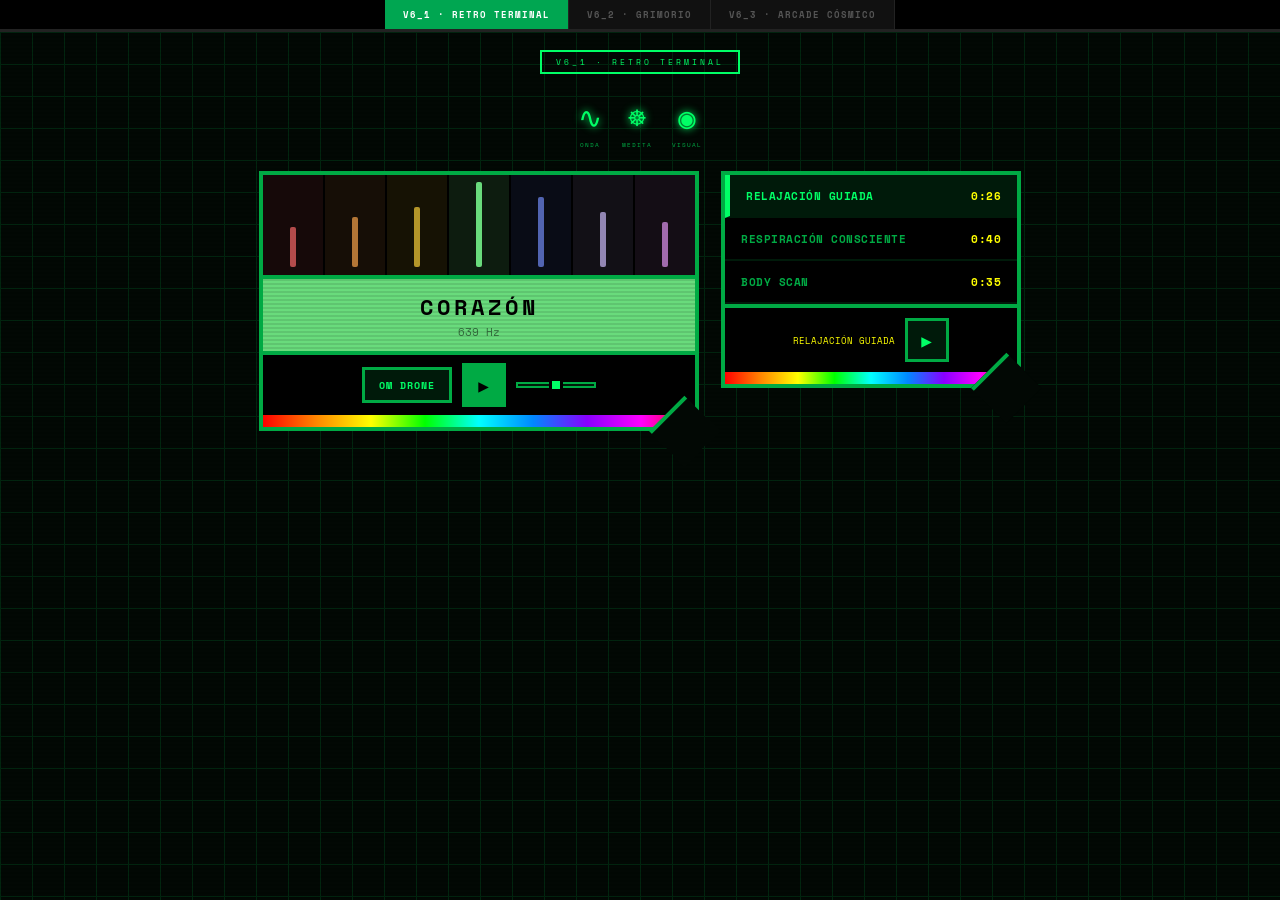
==== commit a7a636b2: "design: completely rebuild v6 with 3 RADICALLY different variants Modular architecture: base.css + v" ====
--- a/test/index.html
+++ b/test/index.html
@@ -5,427 +5,20 @@
   <meta name="viewport" content="width=device-width, initial-scale=1.0">
   <title>meditest — test estéticas</title>
   <link rel="preconnect" href="https://fonts.googleapis.com">
-  <link href="https://fonts.googleapis.com/css2?family=Space+Mono:wght@400;700&family=Cinzel:wght@400;700&family=Cormorant+Garamond:ital,wght@0,400;0,700;1,400&family=Orbitron:wght@400;700;900&family=MedievalSharp&display=swap" rel="stylesheet">
-  <style>
-    *,*::before,*::after{margin:0;padding:0;box-sizing:border-box}
-    body{min-height:100vh;overflow-x:hidden;user-select:none;background:#111}
-
-    .tbar{position:fixed;top:0;left:0;right:0;z-index:99999;display:flex;justify-content:center;background:#000;border-bottom:2px solid #333;font-family:'Space Mono',monospace;flex-wrap:wrap}
-    .tbtn{padding:7px 12px;background:#181818;color:#666;border:none;border-right:1px solid #333;cursor:pointer;font-family:inherit;font-size:0.5rem;font-weight:700;text-transform:uppercase;letter-spacing:1px;transition:all 0.2s}
-    .tbtn:hover{background:#333;color:#fff}
-    .tbtn.on{background:#00a651;color:#fff}
-
-    .dm{display:none;min-height:100vh;padding:46px 16px 16px}
-    .dm.on{display:flex;flex-direction:column;align-items:center;gap:14px}
-    .drow{display:flex;flex-wrap:wrap;gap:18px;justify-content:center;align-items:flex-start}
-    .dlbl{font-size:0.48rem;text-transform:uppercase;letter-spacing:3px;padding:4px 12px;border:1px solid currentColor;font-family:'Space Mono',monospace}
-
-    /* shared */
-    .w{width:440px;display:flex;flex-direction:column;overflow:visible}
-    .wb{flex:1;display:flex;flex-direction:column}
-    .fr{display:flex;align-items:center;justify-content:center;min-height:85px;position:relative}
-    .cr{display:flex;align-items:center;justify-content:center;width:100%;height:100%}
-    .cb{flex:1;display:flex;align-items:center;justify-content:center;height:100%;min-height:85px;border:none;background:transparent;cursor:pointer;padding:4px 1px;transition:background 0.15s}
-    .ci{text-align:center;position:relative;z-index:1}
-    .ws{width:300px}
-    .ml{list-style:none;flex:1}
-    .mi{display:flex;justify-content:space-between;padding:10px 14px;cursor:pointer;letter-spacing:0.5px}
-    .mc{display:flex;align-items:center;justify-content:center;padding:10px;gap:10px}
-    .bt{display:flex;align-items:center;justify-content:center;cursor:default;font-family:inherit}
-    .bp{width:42px;height:42px;font-size:1.1rem;padding:0}
-    .sl{width:75px;height:5px;appearance:none;-webkit-appearance:none;border:none;outline:none}
-    .icos{display:flex;gap:12px;flex-wrap:wrap;justify-content:center;margin:4px 0}
-    .ico{display:flex;flex-direction:column;align-items:center;gap:2px;cursor:pointer}
-    .icoI{width:36px;height:36px;display:flex;align-items:center;justify-content:center;font-size:1.4rem;line-height:1}
-    .icoL{font-size:0.38rem;font-weight:700;text-transform:uppercase;letter-spacing:0.3px}
-
-
-    /* ═══════════════════════════════════════
-       V1 (original 13lunas) — kept from before
-       ═══════════════════════════════════════ */
-    #v1{background:#2a0845;color:#fff;font-family:'Space Mono',monospace;position:relative}
-    #v1::before{content:'';position:fixed;inset:0;z-index:0;pointer-events:none;background-image:radial-gradient(circle,#fff 1px,transparent 1px);background-size:80px 80px;opacity:0.04}
-    #v1>*{position:relative;z-index:1}
-    #v1 .dlbl{color:#ffd700}
-    #v1 .w{background:#000;clip-path:polygon(14px 0%,calc(100% - 14px) 0%,100% 14px,100% calc(100% - 14px),calc(100% - 14px) 100%,14px 100%,0% calc(100% - 14px),0% 14px);padding:4px}
-    #v1 .wi{background:#1a0530;display:flex;flex-direction:column;clip-path:polygon(11px 0%,calc(100% - 11px) 0%,100% 11px,100% calc(100% - 11px),calc(100% - 11px) 100%,11px 100%,0% calc(100% - 11px),0% 11px);border:2px solid #666;flex:1;overflow:hidden}
-    #v1 .rb{height:6px;background:linear-gradient(90deg,#ff0000,#ff8800,#ffff00,#00ff00,#00ffff,#0088ff,#8800ff,#ff00ff,#ff0000)}
-    #v1 .wtb{display:flex;align-items:center;gap:10px;padding:8px 14px;background:#00a651;border-bottom:3px solid #000}
-    #v1 .wcl{width:16px;height:16px;background:#ff3333;border:2px solid #000}
-    #v1 .wtt{font-size:0.75rem;font-weight:700;text-transform:uppercase;letter-spacing:2px;color:#fff;text-shadow:1px 1px 0 rgba(0,0,0,0.5)}
-    #v1 .fr{border-bottom:3px solid #000}#v1 .fr:last-child{border-bottom:none}
-    #v1 .frc{background:#3a0d5c}
-    #v1 .cb{border-right:1px solid rgba(255,255,255,0.06)}#v1 .cb:last-child{border-right:none}
-    #v1 .cb:hover{background:rgba(255,255,255,0.06)}#v1 .cb.sel{background:rgba(255,255,255,0.1)}
-    #v1 .cb svg{filter:drop-shadow(0 0 6px var(--cc));width:42px;height:42px}
-    #v1 .cn{font-size:1.2rem;font-weight:700;text-transform:uppercase;color:#fff;text-shadow:2px 2px 0 rgba(0,0,0,0.4);letter-spacing:3px}
-    #v1 .ch{font-size:0.7rem;color:rgba(255,255,255,0.7)}
-    #v1 .fct{background:#1a0530;padding:8px 16px}
-    #v1 .bt{background:#2a0845;border:2px solid #000;box-shadow:inset 1px 1px 0 rgba(255,255,255,0.1),inset -1px -1px 0 rgba(0,0,0,0.3);color:#00e070;font-family:'Space Mono',monospace;font-size:0.6rem;font-weight:700;text-transform:uppercase;padding:8px 12px;letter-spacing:1px}
-    #v1 .bp{color:#fff}#v1 .bt.act{background:#00a651;color:#fff}
-    #v1 .sl{background:#000;border:1px solid #555;height:6px}
-    #v1 .mi{color:#d0bfff;border-bottom:2px solid rgba(0,0,0,0.3);font-size:0.68rem;font-weight:700;text-transform:uppercase}#v1 .mi.act{color:#00e070;background:rgba(0,166,81,0.15);border-left:4px solid #00a651}#v1 .mi span:last-child{color:#ffd700}
-    #v1 .mc{border-top:3px solid #000;background:#1a0530}#v1 .mn{font-size:0.6rem;color:#ffd700;text-transform:uppercase}
-    #v1 .icoI{background:#1a0530;border:3px solid #000;box-shadow:inset 1px 1px 0 rgba(255,255,255,0.15),3px 3px 0 rgba(0,0,0,0.5);color:#00e070}#v1 .icoL{color:#00e070}
-
-    /* v1_1 (altar), v1_2 (tierra), v1_3 (neon) — minimal refs */
-    #v1_1{background:#1a0a2e;color:#f0e6ff;font-family:'Cinzel',serif;position:relative}
-    #v1_1::before{content:'';position:fixed;inset:0;z-index:0;pointer-events:none;background:radial-gradient(1px 1px at 10% 20%,#fff 100%,transparent),radial-gradient(1.5px 1.5px at 50% 10%,#ffd700 100%,transparent),radial-gradient(ellipse at 30% 60%,rgba(124,58,237,0.15) 0%,transparent 50%)}
-    #v1_1>*{position:relative;z-index:1}#v1_1 .dlbl{color:#ffd700}
-    #v1_1 .w{border:3px solid #ffd700;background:rgba(26,10,46,0.95);border-radius:4px}
-    #v1_1 .rb{height:4px;background:linear-gradient(90deg,#ff0000,#ff8800,#ffff00,#00ff00,#00ffff,#0088ff,#8800ff,#ff00ff,#ff0000)}
-    #v1_1 .wtb{display:flex;align-items:center;gap:10px;padding:8px 14px;background:linear-gradient(180deg,#2a1050,#1a0a2e);border-bottom:2px solid #ffd700}#v1_1 .wcl{width:16px;height:16px;background:#ff6b6b;border:2px solid #ffd700;border-radius:50%}#v1_1 .wtt{font-size:0.75rem;font-weight:700;text-transform:uppercase;letter-spacing:2px;color:#ffd700}
-    #v1_1 .cb{margin-left:-4px;flex:unset;min-height:auto;height:auto;padding:12px 0}#v1_1 .cb:first-child{margin-left:0}#v1_1 .cb svg{filter:drop-shadow(0 0 8px var(--cc));width:48px;height:48px}
-    #v1_1 .cn{font-size:1.2rem;color:rgba(0,0,0,0.6)}#v1_1 .ch{font-size:0.7rem;color:rgba(0,0,0,0.4)}
-    #v1_1 .bt{border:2px solid #ffd700;background:rgba(255,215,0,0.08);color:#ffd700;padding:8px 14px;font-size:0.6rem;font-weight:700}#v1_1 .bp{border-radius:50%}#v1_1 .bt.act{background:#ffd700;color:#1a0a2e}
-    #v1_1 .mi{color:#d0bfff;border-bottom:1px solid rgba(255,215,0,0.15);font-size:0.68rem;font-weight:700;text-transform:uppercase}#v1_1 .mi.act{color:#ffd700}#v1_1 .mi span:last-child{color:rgba(255,215,0,0.4)}
-    #v1_1 .mc{border-top:2px solid #ffd700}#v1_1 .mn{color:#ffd700;font-size:0.6rem}
-    #v1_1 .icoI{border:2px solid #ffd700;color:#ffd700;border-radius:6px}#v1_1 .icoL{color:#ffd700}
-
-    #v1_2{background:#1c1318;color:#e8ddd0;font-family:'Cinzel',serif;position:relative}
-    #v1_2::after{content:'';position:fixed;inset:0;z-index:0;pointer-events:none;opacity:0.08;background-image:url("data:image/svg+xml,%3Csvg width='60' height='60' xmlns='http://www.w3.org/2000/svg'%3E%3Cpath d='M30 0L60 30L30 60L0 30z' fill='none' stroke='%238b5a3c' stroke-width='0.5'/%3E%3C/svg%3E");background-size:60px 60px}
-    #v1_2>*{position:relative;z-index:1}#v1_2 .dlbl{color:#c4956a;border-color:#8b5a3c}
-    #v1_2 .w{border:2px solid #8b5a3c;background:rgba(28,19,24,0.95);border-radius:2px}
-    #v1_2 .wtb{display:flex;align-items:center;gap:10px;padding:8px 14px;border-bottom:1px solid rgba(139,90,60,0.3)}#v1_2 .wcl{width:16px;height:16px;background:#8b5a3c;border-radius:50%}#v1_2 .wtt{font-size:0.75rem;font-weight:400;text-transform:uppercase;letter-spacing:2px;color:#c4956a}
-    #v1_2 .cb{margin-left:-5px;flex:unset;min-height:auto;height:auto;padding:12px 0}#v1_2 .cb:first-child{margin-left:0}#v1_2 .cb svg{filter:drop-shadow(0 0 5px var(--cc)) sepia(0.2);width:46px;height:46px}
-    #v1_2 .cn{font-size:1.1rem;font-weight:400;color:rgba(0,0,0,0.5);font-style:italic}#v1_2 .ch{font-size:0.65rem;color:rgba(0,0,0,0.3)}
-    #v1_2 .bt{border:1px solid #8b5a3c;background:rgba(139,90,60,0.1);color:#c4956a;padding:8px 14px;font-size:0.6rem;border-radius:2px}#v1_2 .bp{border-radius:50%}
-    #v1_2 .mi{color:#c4956a;border-bottom:1px solid rgba(139,90,60,0.1);font-size:0.68rem;font-weight:700;text-transform:uppercase}#v1_2 .mi.act{color:#e8ddd0;border-left:2px solid #8b5a3c}#v1_2 .mi span:last-child{color:rgba(196,149,106,0.4)}
-    #v1_2 .mc{border-top:1px solid rgba(139,90,60,0.3)}#v1_2 .mn{color:#c4956a;font-size:0.6rem}
-    #v1_2 .icoI{border:2px solid #8b5a3c;color:#c4956a;border-radius:4px}#v1_2 .icoL{color:#c4956a}
-
-    #v1_3{background:#0a0612;color:#fff;font-family:'Orbitron',monospace;position:relative}
-    #v1_3::before{content:'';position:fixed;inset:0;z-index:0;pointer-events:none;background:radial-gradient(ellipse at 25% 50%,rgba(124,58,237,0.25) 0%,transparent 50%),radial-gradient(ellipse at 75% 30%,rgba(6,182,212,0.2) 0%,transparent 50%)}
-    #v1_3::after{content:'';position:fixed;inset:0;z-index:0;pointer-events:none;opacity:0.04;background-image:linear-gradient(rgba(124,58,237,0.3) 1px,transparent 1px),linear-gradient(90deg,rgba(124,58,237,0.3) 1px,transparent 1px);background-size:60px 60px}
-    #v1_3>*{position:relative;z-index:1}#v1_3 .dlbl{color:#06b6d4}
-    #v1_3 .w{border:2px solid rgba(124,58,237,0.6);background:rgba(10,6,18,0.9);border-radius:8px;box-shadow:0 0 30px rgba(124,58,237,0.15)}
-    #v1_3 .rb{height:2px;background:linear-gradient(90deg,#ff0000,#ff8800,#ffff00,#00ff00,#00ffff,#0088ff,#8800ff,#ff00ff,#ff0000)}
-    #v1_3 .wtb{display:flex;align-items:center;gap:10px;padding:8px 14px;border-bottom:1px solid rgba(124,58,237,0.3)}#v1_3 .wcl{width:16px;height:16px;background:#ff5f57;border-radius:50%}#v1_3 .wtt{font-size:0.6rem;font-weight:700;text-transform:uppercase;letter-spacing:3px;color:#06b6d4;text-shadow:0 0 10px rgba(6,182,212,0.5)}
-    #v1_3 .cb{margin-left:-3px;flex:unset;min-height:auto;height:auto;padding:12px 0}#v1_3 .cb:first-child{margin-left:0}#v1_3 .cb svg{filter:drop-shadow(0 0 12px var(--cc)) drop-shadow(0 0 24px var(--cc));width:46px;height:46px}
-    #v1_3 .cn{font-size:0.9rem;font-weight:700;color:rgba(0,0,0,0.5);letter-spacing:3px;text-transform:uppercase}#v1_3 .ch{font-size:0.55rem;color:rgba(0,0,0,0.35)}
-    #v1_3 .bt{border:1px solid rgba(124,58,237,0.4);background:rgba(124,58,237,0.08);color:#d0bfff;padding:8px 14px;font-size:0.55rem;border-radius:6px}#v1_3 .bp{border-radius:50%;border-color:#06b6d4;color:#06b6d4}
-    #v1_3 .mi{color:rgba(255,255,255,0.5);border-bottom:1px solid rgba(124,58,237,0.08);font-size:0.6rem;font-weight:700;text-transform:uppercase}#v1_3 .mi.act{color:#06b6d4;border-left:2px solid #06b6d4}#v1_3 .mi span:last-child{color:rgba(255,255,255,0.2)}
-    #v1_3 .mc{border-top:1px solid rgba(124,58,237,0.2)}#v1_3 .mn{color:#06b6d4;font-size:0.55rem}
-    #v1_3 .icoI{border:1px solid rgba(124,58,237,0.4);color:#06b6d4;border-radius:10px}#v1_3 .icoL{color:rgba(6,182,212,0.6)}
-
-
-    /* ═══════════════════════════════════════════════════════════
-       V5 (kept)
-       ═══════════════════════════════════════════════════════════ */
-    #v5{background:#0d0318;color:#fff;font-family:'Space Mono',monospace;position:relative}
-    #v5::before{content:'';position:fixed;inset:0;z-index:0;pointer-events:none;background-image:radial-gradient(circle,#fff 0.8px,transparent 0.8px);background-size:90px 90px;opacity:0.03}
-    #v5::after{content:'';position:fixed;inset:0;z-index:0;pointer-events:none;opacity:0.015;background-image:repeating-linear-gradient(45deg,transparent,transparent 12px,#8844cc 12px,#8844cc 13px)}
-    #v5>*{position:relative;z-index:1}
-    #v5 .dlbl{color:#00e070;border-color:#00a651}
-    #v5 .w-freq{background:#000;clip-path:polygon(0% 0%,calc(100% - 30px) 0%,100% 30px,100% 100%,30px 100%,0% calc(100% - 30px));padding:4px}
-    #v5 .w-freq .wi{background:#110520;clip-path:polygon(0% 0%,calc(100% - 27px) 0%,100% 27px,100% 100%,27px 100%,0% calc(100% - 27px));border:2px solid #444;display:flex;flex-direction:column;flex:1;overflow:hidden}
-    #v5 .w-medi{background:#000;clip-path:polygon(24px 0%,100% 0%,100% calc(100% - 24px),calc(100% - 24px) 100%,0% 100%,0% 24px);padding:4px}
-    #v5 .w-medi .wi{background:#110520;clip-path:polygon(21px 0%,100% 0%,100% calc(100% - 21px),calc(100% - 21px) 100%,0% 100%,0% 21px);border:2px solid #444;display:flex;flex-direction:column;flex:1;overflow:hidden}
-    #v5 .wtb{display:none}
-    #v5 .rb{height:5px;background:linear-gradient(90deg,#ff0000,#ff8800,#ffff00,#00ff00,#00ffff,#0088ff,#8800ff,#ff00ff,#ff0000)}
-    #v5 .rb-top{display:none}
-    #v5 .fr{border-bottom:3px solid #000}#v5 .fr:last-child{border-bottom:none}
-    #v5 .frc{background:#1a0830}
-    #v5 .cb{border-right:1px solid rgba(255,255,255,0.04)}#v5 .cb:last-child{border-right:none}
-    #v5 .cb:hover{background:rgba(255,255,255,0.05)}#v5 .cb.sel{background:rgba(255,255,255,0.08)}
-    #v5 .cb svg{width:54px;height:54px;filter:none}
-    #v5 .cn{font-family:'Cormorant Garamond',serif;font-size:1.5rem;font-weight:400;font-style:italic;text-transform:lowercase;color:#fff;text-shadow:1px 1px 0 rgba(0,0,0,0.5);letter-spacing:2px}
-    #v5 .ch{font-family:'Space Mono',monospace;font-size:0.65rem;color:rgba(255,255,255,0.5)}
-    #v5 .frl::before{content:'';position:absolute;inset:0;pointer-events:none;opacity:0.05;background-image:repeating-linear-gradient(0deg,transparent,transparent 3px,rgba(0,0,0,0.4) 3px,rgba(0,0,0,0.4) 4px)}
-    #v5 .fct{background:#110520;padding:8px 16px}
-    #v5 .bt{background:#1a0830;border:2px solid #333;color:#00e070;font-family:'Space Mono',monospace;font-size:0.6rem;font-weight:700;text-transform:uppercase;padding:8px 12px;letter-spacing:1px}
-    #v5 .bp{color:#fff}#v5 .bt.act{background:#00a651;color:#fff;border-color:#00a651}
-    #v5 .sl{background:#000;border:1px solid #444;height:5px}
-    #v5 .mi{font-family:'MedievalSharp',serif;color:#c0a0e0;border-bottom:1px solid rgba(255,255,255,0.04);font-size:0.75rem;text-transform:none}
-    #v5 .mi.act{color:#00e070;background:rgba(0,166,81,0.1);border-left:3px solid #00a651}#v5 .mi span:last-child{color:#ffd700;font-family:'Space Mono',monospace;font-size:0.55rem}
-    #v5 .mc{border-top:3px solid #000;background:#110520}#v5 .mn{font-family:'MedievalSharp',serif;font-size:0.65rem;color:#ffd700}
-    #v5 .icoI{background:none;border:none;color:#00e070}#v5 .icoL{color:#888}
-
-
-    /* ═══════════════════════════════════════════════════════════
-       V6 SHARED — negro puro, sin violeta, bordes gruesos negros,
-       sin titlebar, chamfer con línea recta, rainbow grueso,
-       chakras enormes, fuentes: Cormorant=títulos, MedievalSharp=texto
-       ═══════════════════════════════════════════════════════════ */
-
-    [id^="v6"]{color:#fff;font-family:'Space Mono',monospace;position:relative}
-    [id^="v6"]>*{position:relative;z-index:1}
-    [id^="v6"] .dlbl{color:#00e070;border-color:#00a651}
-
-    /* chamfer con línea recta: borde horizontal → corte diagonal */
-    /* freq: straight top, chamfer bottom-right only */
-    [id^="v6"] .w-freq{
-      background:#000; padding:5px;
-      clip-path:polygon(
-        0% 0%, 100% 0%,
-        100% calc(100% - 36px),
-        calc(100% - 36px) 100%,
-        0% 100%
-      );
-    }
-    [id^="v6"] .w-freq .wi{
-      display:flex;flex-direction:column;flex:1;overflow:hidden;
-      border:4px solid #000;
-      clip-path:polygon(
-        0% 0%, 100% 0%,
-        100% calc(100% - 32px),
-        calc(100% - 32px) 100%,
-        0% 100%
-      );
-    }
-
-    /* medi: straight top, chamfer bottom-left only */
-    [id^="v6"] .w-medi{
-      background:#000; padding:5px;
-      clip-path:polygon(
-        0% 0%, 100% 0%,
-        100% 100%,
-        36px 100%,
-        0% calc(100% - 36px)
-      );
-    }
-    [id^="v6"] .w-medi .wi{
-      display:flex;flex-direction:column;flex:1;overflow:hidden;
-      border:4px solid #000;
-      clip-path:polygon(
-        0% 0%, 100% 0%,
-        100% 100%,
-        32px 100%,
-        0% calc(100% - 32px)
-      );
-    }
-
-    [id^="v6"] .wtb{display:none}
-
-    /* rainbow grueso solo abajo */
-    [id^="v6"] .rb{height:10px;background:linear-gradient(90deg,#ff0000,#ff8800,#ffff00,#00ff00,#00ffff,#0088ff,#8800ff,#ff00ff,#ff0000)}
-    [id^="v6"] .rb-top{display:none}
-
-    /* franjas con borde negro grueso */
-    [id^="v6"] .fr{border-bottom:4px solid #000}
-    [id^="v6"] .fr:last-child{border-bottom:none}
-
-    /* chakras MUY grandes, sin glow */
-    [id^="v6"] .cb{border-right:2px solid rgba(0,0,0,0.6)}
-    [id^="v6"] .cb:last-child{border-right:none}
-    [id^="v6"] .cb:hover{background:rgba(255,255,255,0.05)}
-    [id^="v6"] .cb.sel{background:rgba(255,255,255,0.08)}
-    [id^="v6"] .cb svg{width:62px;height:62px;filter:none}
-    [id^="v6"] .cb{min-height:95px}
-
-    /* título: Cormorant Garamond */
-    [id^="v6"] .cn{font-family:'Cormorant Garamond',serif;font-size:1.7rem;font-weight:400;font-style:italic;text-transform:lowercase;color:#fff;text-shadow:1px 1px 0 rgba(0,0,0,0.6);letter-spacing:2px}
-    /* Hz: MedievalSharp */
-    [id^="v6"] .ch{font-family:'MedievalSharp',serif;font-size:0.75rem;color:rgba(255,255,255,0.55);letter-spacing:1px}
-
-    /* scanlines on color */
-    [id^="v6"] .frl::before{content:'';position:absolute;inset:0;pointer-events:none;opacity:0.05;background-image:repeating-linear-gradient(0deg,transparent,transparent 3px,rgba(0,0,0,0.4) 3px,rgba(0,0,0,0.4) 4px)}
-
-    /* controls */
-    [id^="v6"] .fct{padding:8px 16px}
-    [id^="v6"] .bt{border:3px solid #000;color:#00e070;font-family:'Space Mono',monospace;font-size:0.6rem;font-weight:700;text-transform:uppercase;padding:8px 12px;letter-spacing:1px;box-shadow:inset 1px 1px 0 rgba(255,255,255,0.08)}
-    [id^="v6"] .bp{color:#fff}
-    [id^="v6"] .bt.act{background:#00a651;color:#fff;border-color:#000}
-    [id^="v6"] .sl{background:#000;border:2px solid #333;height:6px}
-    [id^="v6"] .sl::-webkit-slider-thumb{-webkit-appearance:none;width:14px;height:14px;background:#00e070;border:3px solid #000}
-
-    /* medi items: MedievalSharp */
-    [id^="v6"] .mi{font-family:'MedievalSharp',serif;color:#c0c0c0;border-bottom:2px solid rgba(0,0,0,0.4);font-size:0.78rem;text-transform:none;letter-spacing:0.3px}
-    [id^="v6"] .mi:hover{background:rgba(255,255,255,0.03)}
-    [id^="v6"] .mi.act{color:#00e070;background:rgba(0,166,81,0.1);border-left:4px solid #00a651}
-    [id^="v6"] .mi span:last-child{color:#ffd700;font-family:'Space Mono',monospace;font-size:0.55rem}
-    [id^="v6"] .mc{border-top:4px solid #000}
-    [id^="v6"] .mn{font-family:'MedievalSharp',serif;font-size:0.65rem;color:#ffd700}
-
-    /* icons: just SVG, no box */
-    [id^="v6"] .icoI{background:none;border:none;color:#00e070}
-    [id^="v6"] .icoL{color:#666;font-size:0.38rem}
-
-
-    /* ═══ V6_1: textura = puntos blancos + grid fino, fondo negro puro ═══ */
-    #v6_1{background:#050508}
-    #v6_1::before{content:'';position:fixed;inset:0;z-index:0;pointer-events:none;opacity:0.04;
-      background-image:radial-gradient(circle,#fff 0.7px,transparent 0.7px);background-size:40px 40px}
-    #v6_1::after{content:'';position:fixed;inset:0;z-index:0;pointer-events:none;opacity:0.02;
-      background-image:linear-gradient(#333 0.5px,transparent 0.5px),linear-gradient(90deg,#333 0.5px,transparent 0.5px);background-size:40px 40px}
-    #v6_1 .w-freq .wi{background:#0a0a0e;border-color:#222}
-    #v6_1 .w-medi .wi{background:#0a0a0e;border-color:#222}
-    #v6_1 .frc{background:#0f0f14}
-    #v6_1 .fct{background:#0a0a0e}
-    #v6_1 .bt{background:#0f0f14}
-    #v6_1 .mc .bt{background:#0f0f14}
-
-    /* ═══ V6_2: textura = diagonales verdes + cruces, fondo negro verdoso ═══ */
-    #v6_2{background:#040806}
-    #v6_2::before{content:'';position:fixed;inset:0;z-index:0;pointer-events:none;opacity:0.03;
-      background-image:repeating-linear-gradient(45deg,transparent,transparent 14px,#00e070 14px,#00e070 15px)}
-    #v6_2::after{content:'';position:fixed;inset:0;z-index:0;pointer-events:none;opacity:0.02;
-      background-image:radial-gradient(circle,#00e070 0.5px,transparent 0.5px);background-size:24px 24px}
-    #v6_2 .w-freq .wi{background:#080e0a;border-color:#1a3322}
-    #v6_2 .w-medi .wi{background:#080e0a;border-color:#1a3322}
-    #v6_2 .frc{background:#0a120c}
-    #v6_2 .fct{background:#080e0a}
-    #v6_2 .bt{background:#0a120c}
-    #v6_2 .mc .bt{background:#0a120c}
-
-    /* ═══ V6_3: textura = zigzag dorado + polka roja, fondo negro cálido ═══ */
-    #v6_3{background:#080604}
-    #v6_3::before{content:'';position:fixed;inset:0;z-index:0;pointer-events:none;opacity:0.025;
-      background-image:repeating-linear-gradient(135deg,transparent,transparent 8px,#ffd700 8px,#ffd700 9px),
-        repeating-linear-gradient(45deg,transparent,transparent 8px,#ffd700 8px,#ffd700 9px)}
-    #v6_3::after{content:'';position:fixed;inset:0;z-index:0;pointer-events:none;opacity:0.015;
-      background-image:radial-gradient(circle,#ff6b6b 0.6px,transparent 0.6px);background-size:32px 32px;background-position:16px 16px}
-    #v6_3 .w-freq .wi{background:#0e0a08;border-color:#332211}
-    #v6_3 .w-medi .wi{background:#0e0a08;border-color:#332211}
-    #v6_3 .frc{background:#120e0a}
-    #v6_3 .fct{background:#0e0a08}
-    #v6_3 .bt{background:#120e0a}
-    #v6_3 .bt.act{background:#00a651}
-    #v6_3 .mc .bt{background:#120e0a}
-  </style>
+  <link href="https://fonts.googleapis.com/css2?family=Space+Mono:wght@400;700&family=Cormorant+Garamond:ital,wght@0,400;0,700;1,400&family=MedievalSharp&display=swap" rel="stylesheet">
+  <link rel="stylesheet" href="base.css">
+  <link rel="stylesheet" href="v6_1.css">
+  <link rel="stylesheet" href="v6_2.css">
+  <link rel="stylesheet" href="v6_3.css">
 </head>
 <body>
 <div class="tbar">
-  <button class="tbtn" onclick="show('v1')">v1</button>
-  <button class="tbtn" onclick="show('v1_1')">v1_1</button>
-  <button class="tbtn" onclick="show('v1_2')">v1_2</button>
-  <button class="tbtn" onclick="show('v1_3')">v1_3</button>
-  <button class="tbtn" onclick="show('v5')">v5</button>
-  <button class="tbtn" onclick="show('v6_1')">v6_1</button>
-  <button class="tbtn" onclick="show('v6_2')">v6_2</button>
-  <button class="tbtn on" onclick="show('v6_3')">v6_3</button>
+  <button class="tbtn on" onclick="show('v6_1')">v6_1 · retro terminal</button>
+  <button class="tbtn" onclick="show('v6_2')">v6_2 · grimorio</button>
+  <button class="tbtn" onclick="show('v6_3')">v6_3 · arcade cósmico</button>
 </div>
-
+<script src="build.js"></script>
 <script>
-const CC=['#ff6b6b','#ffa94d','#ffd43b','#69db7c','#748ffc','#d0bfff','#e599f7'];
-const SV=[
-  c=>`<circle cx="20" cy="20" r="17" fill="none" stroke="${c}" stroke-width="1.5" opacity="0.4"/><rect x="11" y="11" width="18" height="18" fill="none" stroke="${c}" stroke-width="2"/><circle cx="20" cy="20" r="4" fill="${c}"/>`,
-  c=>`<circle cx="20" cy="20" r="17" fill="none" stroke="${c}" stroke-width="1.5" opacity="0.4"/><circle cx="20" cy="20" r="10" fill="none" stroke="${c}" stroke-width="2"/><path d="M14 26 Q20 18 26 26" fill="none" stroke="${c}" stroke-width="1.8"/>`,
-  c=>`<circle cx="20" cy="20" r="17" fill="none" stroke="${c}" stroke-width="1.5" opacity="0.4"/><polygon points="20,30 8,12 32,12" fill="none" stroke="${c}" stroke-width="2" transform="rotate(180 20 20)"/><circle cx="20" cy="20" r="3" fill="${c}"/>`,
-  c=>`<circle cx="20" cy="20" r="17" fill="none" stroke="${c}" stroke-width="1.5" opacity="0.4"/><polygon points="20,9 28,27 12,27" fill="none" stroke="${c}" stroke-width="1.8"/><polygon points="20,31 12,13 28,13" fill="none" stroke="${c}" stroke-width="1.8"/>`,
-  c=>`<circle cx="20" cy="20" r="17" fill="none" stroke="${c}" stroke-width="1.5" opacity="0.4"/><circle cx="20" cy="20" r="11" fill="none" stroke="${c}" stroke-width="2"/><circle cx="20" cy="20" r="5" fill="none" stroke="${c}" stroke-width="1.5"/>`,
-  c=>`<circle cx="20" cy="20" r="17" fill="none" stroke="${c}" stroke-width="1.5" opacity="0.4"/><ellipse cx="20" cy="20" rx="13" ry="7" fill="none" stroke="${c}" stroke-width="1.8"/><circle cx="20" cy="20" r="4" fill="${c}"/>`,
-  c=>`<circle cx="20" cy="20" r="17" fill="none" stroke="${c}" stroke-width="1.5" opacity="0.4"/><circle cx="20" cy="20" r="10" fill="none" stroke="${c}" stroke-width="1.5"/><circle cx="20" cy="20" r="3" fill="${c}"/><line x1="20" y1="3" x2="20" y2="37" stroke="${c}" stroke-width="1" opacity="0.4"/><line x1="3" y1="20" x2="37" y2="20" stroke="${c}" stroke-width="1" opacity="0.4"/><line x1="8" y1="8" x2="32" y2="32" stroke="${c}" stroke-width="1" opacity="0.4"/><line x1="32" y1="8" x2="8" y2="32" stroke="${c}" stroke-width="1" opacity="0.4"/>`,
-];
-const SV6=[ // v6: bigger, no outer circle
-  c=>`<rect x="6" y="6" width="28" height="28" fill="none" stroke="${c}" stroke-width="2.8"/><circle cx="20" cy="20" r="6" fill="${c}"/>`,
-  c=>`<circle cx="20" cy="20" r="15" fill="none" stroke="${c}" stroke-width="2.8"/><path d="M9 30 Q20 14 31 30" fill="none" stroke="${c}" stroke-width="2.2"/>`,
-  c=>`<polygon points="20,34 3,6 37,6" fill="none" stroke="${c}" stroke-width="2.8" transform="rotate(180 20 20)"/><circle cx="20" cy="20" r="4.5" fill="${c}"/>`,
-  c=>`<polygon points="20,4 33,32 7,32" fill="none" stroke="${c}" stroke-width="2.2"/><polygon points="20,36 7,8 33,8" fill="none" stroke="${c}" stroke-width="2.2"/>`,
-  c=>`<circle cx="20" cy="20" r="16" fill="none" stroke="${c}" stroke-width="2.8"/><circle cx="20" cy="20" r="7" fill="none" stroke="${c}" stroke-width="2.2"/>`,
-  c=>`<ellipse cx="20" cy="20" rx="17" ry="10" fill="none" stroke="${c}" stroke-width="2.8"/><circle cx="20" cy="20" r="5.5" fill="${c}"/>`,
-  c=>`<circle cx="20" cy="20" r="15" fill="none" stroke="${c}" stroke-width="2.2"/><circle cx="20" cy="20" r="5" fill="${c}"/><line x1="20" y1="1" x2="20" y2="39" stroke="${c}" stroke-width="1.5" opacity="0.4"/><line x1="1" y1="20" x2="39" y2="20" stroke="${c}" stroke-width="1.5" opacity="0.4"/><line x1="6" y1="6" x2="34" y2="34" stroke="${c}" stroke-width="1.5" opacity="0.4"/><line x1="34" y1="6" x2="6" y2="34" stroke="${c}" stroke-width="1.5" opacity="0.4"/>`,
-];
-
-const DICONS={
-  freq:[
-    `<svg viewBox="0 0 32 32" width="28" height="28"><path d="M4 16 Q8 6 12 16 Q16 26 20 16 Q24 6 28 16" fill="none" stroke="#00e070" stroke-width="2.5" stroke-linecap="round"/></svg>`,
-    `<svg viewBox="0 0 32 32" width="28" height="28"><path d="M10 4 L10 18 M22 4 L22 18 M10 18 Q16 24 22 18 M16 22 L16 30" fill="none" stroke="#ff6b6b" stroke-width="2.5" stroke-linecap="round"/></svg>`,
-    `<svg viewBox="0 0 32 32" width="28" height="28"><circle cx="16" cy="16" r="4" fill="#ffd43b"/><circle cx="16" cy="16" r="9" fill="none" stroke="#ffd43b" stroke-width="1.5" opacity="0.6"/><circle cx="16" cy="16" r="14" fill="none" stroke="#ffd43b" stroke-width="1" opacity="0.3"/></svg>`,
-  ],
-  medi:[
-    `<svg viewBox="0 0 32 32" width="28" height="28"><path d="M16 24 Q10 18 8 10 Q16 14 16 14 Q16 14 24 10 Q22 18 16 24Z" fill="none" stroke="#d0bfff" stroke-width="2" stroke-linejoin="round"/><path d="M12 8 Q16 12 20 8" fill="none" stroke="#d0bfff" stroke-width="1.5"/></svg>`,
-    `<svg viewBox="0 0 32 32" width="28" height="28"><circle cx="16" cy="8" r="3" fill="none" stroke="#06b6d4" stroke-width="2"/><path d="M8 28 L12 18 L16 22 L20 18 L24 28" fill="none" stroke="#06b6d4" stroke-width="2" stroke-linejoin="round"/></svg>`,
-    `<svg viewBox="0 0 32 32" width="28" height="28"><path d="M20 4 A12 12 0 1 0 20 28 A8 8 0 1 1 20 4" fill="none" stroke="#e599f7" stroke-width="2"/></svg>`,
-  ],
-  viz:[
-    `<svg viewBox="0 0 32 32" width="28" height="28"><path d="M2 16 Q16 4 30 16 Q16 28 2 16Z" fill="none" stroke="#ffa94d" stroke-width="2"/><circle cx="16" cy="16" r="4" fill="#ffa94d"/></svg>`,
-    `<svg viewBox="0 0 32 32" width="28" height="28"><polygon points="16,2 18,12 28,12 20,18 23,28 16,22 9,28 12,18 4,12 14,12" fill="none" stroke="#748ffc" stroke-width="1.5"/></svg>`,
-    `<svg viewBox="0 0 32 32" width="28" height="28"><polygon points="16,3 26,13 16,29 6,13" fill="none" stroke="#69db7c" stroke-width="2" stroke-linejoin="round"/><line x1="6" y1="13" x2="26" y2="13" stroke="#69db7c" stroke-width="1.5"/></svg>`,
-  ]
-};
-
-function mk(id,title,medi){
-  const isV6=id.startsWith('v6');
-  const isV5=id==='v5';
-  const isV1=id==='v1';
-  const hasClip=isV6||isV5||isV1;
-  const svgs=isV6?SV6:(isV5?SV6:SV);
-  const wCls=hasClip?(medi?'w ws w-medi':'w w-freq'):('w'+(medi?' ws':''));
-
-  let h='';
-  // rainbow top (only for old themes)
-  if(!hasClip&&(id==='v1_1'||id==='v1_3')) h+='<div class="rb rb-top"></div>';
-  // titlebar
-  h+=`<div class="wtb"><div class="wcl"></div><span class="wtt">${title}</span></div><div class="wb">`;
-  if(!medi){
-    h+=`<div class="fr frc"><div class="cr" data-t="${id}"></div></div>`;
-    h+=`<div class="fr frl" style="background:#69db7c"><div class="ci"><div class="cn">corazón</div><div class="ch">639 Hz</div></div></div>`;
-    h+=`<div class="fr fct"><div style="display:flex;align-items:center;gap:10px"><div class="bt">om drone</div><div class="bt bp act">▶</div><input type="range" class="sl" disabled></div></div>`;
-  } else {
-    h+=`<ul class="ml"><li class="mi act"><span>relajación guiada</span><span>0:26</span></li><li class="mi"><span>respiración consciente</span><span>0:40</span></li><li class="mi"><span>body scan</span><span>0:35</span></li></ul>`;
-    h+=`<div class="mc"><span class="mn">relajación guiada</span><div class="bt bp">▶</div></div>`;
-  }
-  h+='</div>';
-  // rainbow bottom
-  h+='<div class="rb"></div>';
-
-  const w=document.createElement('div');
-  w.className=wCls;
-  if(hasClip) w.innerHTML=`<div class="wi">${h}</div>`;
-  else w.innerHTML=h;
-  return w;
-}
-
-const THEMES=[
-  {id:'v1',label:'v1 · 13lunas'},
-  {id:'v1_1',label:'v1_1 · altar'},
-  {id:'v1_2',label:'v1_2 · tierra'},
-  {id:'v1_3',label:'v1_3 · neón'},
-  {id:'v5',label:'v5'},
-  {id:'v6_1',label:'v6_1 · dots+grid'},
-  {id:'v6_2',label:'v6_2 · diag verde'},
-  {id:'v6_3',label:'v6_3 · zigzag dorado'},
-];
-
-THEMES.forEach(({id,label},i)=>{
-  const d=document.createElement('div');
-  d.id=id;d.className='dm'+(id==='v6_3'?' on':'');
-  document.body.appendChild(d);
-
-  const lbl=document.createElement('div');lbl.className='dlbl';lbl.textContent=label;d.appendChild(lbl);
-
-  const icos=document.createElement('div');icos.className='icos';
-  if(id.startsWith('v6')||id==='v5'){
-    ['freq','medi','viz'].forEach((type,ti)=>{
-      DICONS[type].forEach((svg,si)=>{
-        const ic=document.createElement('div');ic.className='ico';
-        ic.innerHTML=`<div class="icoI">${svg}</div><span class="icoL">${[['onda','diapasón','vibra'],['loto','medita','luna'],['ojo','estrella','cristal']][ti][si]}</span>`;
-        icos.appendChild(ic);
-      });
-    });
-  } else {
-    ['~','▶','✦'].forEach((g,j)=>{
-      const ic=document.createElement('div');ic.className='ico';
-      ic.innerHTML=`<div class="icoI">${g}</div><span class="icoL">${['frecuencias','meditaciones','visualizer'][j]}</span>`;
-      icos.appendChild(ic);
-    });
-  }
-  d.appendChild(icos);
-
-  const row=document.createElement('div');row.className='drow';
-  row.appendChild(mk(id,'frecuencias',false));
-  row.appendChild(mk(id,'meditaciones',true));
-  d.appendChild(row);
-
-  const svgs=id.startsWith('v6')?SV6:(id==='v5'?SV6:SV);
-  d.querySelectorAll(`.cr[data-t="${id}"]`).forEach(c=>{
-    CC.forEach((col,j)=>{
-      const b=document.createElement('button');
-      b.className='cb'+(j===3?' sel':'');
-      b.style.setProperty('--cc',col);
-      b.innerHTML=`<svg viewBox="0 0 40 40">${svgs[j](col)}</svg>`;
-      b.onclick=()=>{
-        c.querySelectorAll('.cb').forEach(x=>x.classList.remove('sel'));
-        b.classList.add('sel');
-        const cf=c.closest('.wb')?.querySelector('.frl');
-        if(cf) cf.style.background=col;
-      };
-      c.appendChild(b);
-    });
-  });
-});
-
 function show(id){
   document.querySelectorAll('.dm').forEach(d=>d.classList.remove('on'));
   document.querySelectorAll('.tbtn').forEach(b=>b.classList.remove('on'));
--- a/test/base.css
+++ b/test/base.css
@@ -0,0 +1,12 @@
+/* base.css — shared reset, toggle bar, layout */
+*,*::before,*::after{margin:0;padding:0;box-sizing:border-box}
+body{min-height:100vh;overflow-x:hidden;user-select:none;background:#000}
+
+.tbar{position:fixed;top:0;left:0;right:0;z-index:99999;display:flex;justify-content:center;background:#000;border-bottom:3px solid #222;font-family:'Space Mono',monospace;flex-wrap:wrap}
+.tbtn{padding:8px 18px;background:#111;color:#555;border:none;border-right:1px solid #222;cursor:pointer;font-family:inherit;font-size:0.55rem;font-weight:700;text-transform:uppercase;letter-spacing:1px;transition:all 0.2s}
+.tbtn:hover{background:#222;color:#fff}
+.tbtn.on{background:#00a651;color:#fff}
+
+.dm{display:none;min-height:100vh;padding:50px 16px 16px}
+.dm.on{display:flex;flex-direction:column;align-items:center;gap:16px}
+.drow{display:flex;flex-wrap:wrap;gap:22px;justify-content:center;align-items:flex-start}
--- a/test/v6_1.css
+++ b/test/v6_1.css
@@ -0,0 +1,232 @@
+/*
+ * v6_1 — RETRO TERMINAL
+ *
+ * Fondo negro con grid verde MUY visible (tipo pantalla CRT)
+ * Bordes verdes gruesos, scanlines pesadas, texto verde fósforo
+ * Chakras = barras verticales de color (como un ecualizador)
+ * Esquina cortada con línea de color visible en el corte
+ */
+
+#v6_1 {
+  background: #020804;
+  color: #00ff66;
+  font-family: 'Space Mono', monospace;
+  position: relative;
+}
+
+/* TEXTURA 1: grid verde muy visible */
+#v6_1::before {
+  content: '';
+  position: fixed;
+  inset: 0;
+  z-index: 0;
+  pointer-events: none;
+  opacity: 0.12;
+  background-image:
+    linear-gradient(#00ff66 1px, transparent 1px),
+    linear-gradient(90deg, #00ff66 1px, transparent 1px);
+  background-size: 32px 32px;
+}
+
+/* TEXTURA 2: scanlines CRT pesadas */
+#v6_1::after {
+  content: '';
+  position: fixed;
+  inset: 0;
+  z-index: 0;
+  pointer-events: none;
+  opacity: 0.06;
+  background-image: repeating-linear-gradient(
+    0deg,
+    transparent, transparent 2px,
+    #000 2px, #000 4px
+  );
+}
+
+#v6_1 > * { position: relative; z-index: 1; }
+
+/* label */
+#v6_1 .dlbl {
+  font-size: 0.5rem;
+  color: #00ff66;
+  border: 2px solid #00ff66;
+  padding: 4px 14px;
+  text-transform: uppercase;
+  letter-spacing: 3px;
+  font-family: 'Space Mono', monospace;
+}
+
+/* VENTANA: borde verde grueso + esquina cortada con línea de color */
+#v6_1 .wn {
+  width: 440px;
+  position: relative;
+  background: #000;
+  border: 4px solid #00aa44;
+  overflow: visible;
+}
+
+/* esquina diagonal: línea de color visible usando un pseudo-element */
+#v6_1 .wn::after {
+  content: '';
+  position: absolute;
+  bottom: -4px;
+  right: -4px;
+  width: 50px;
+  height: 50px;
+  background: #020804;
+  border-left: 4px solid #00aa44;
+  transform: rotate(45deg);
+  transform-origin: bottom left;
+}
+
+/* ICONOS: simbolos ascii en verde */
+#v6_1 .icos {
+  display: flex;
+  gap: 20px;
+  margin: 6px 0;
+}
+#v6_1 .ico-i {
+  font-size: 1.8rem;
+  color: #00ff66;
+  text-shadow: 0 0 8px #00ff66;
+  cursor: pointer;
+}
+#v6_1 .ico-l {
+  font-size: 0.4rem;
+  color: #00aa44;
+  font-family: 'Space Mono', monospace;
+  text-transform: uppercase;
+  letter-spacing: 1px;
+}
+
+/* CHAKRAS: barras verticales gruesas (como ecualizador) */
+#v6_1 .ch-row {
+  display: flex;
+  width: 100%;
+  height: 100%;
+  gap: 0;
+}
+#v6_1 .ch-bar {
+  flex: 1;
+  min-height: 100px;
+  cursor: pointer;
+  border-right: 2px solid #000;
+  transition: opacity 0.15s;
+  opacity: 0.7;
+  display: flex;
+  align-items: flex-end;
+  justify-content: center;
+  padding-bottom: 8px;
+}
+#v6_1 .ch-bar:last-child { border-right: none; }
+#v6_1 .ch-bar:hover { opacity: 0.9; }
+#v6_1 .ch-bar.sel { opacity: 1; }
+#v6_1 .ch-bar .ch-inner {
+  width: 6px;
+  background: currentColor;
+  border-radius: 2px;
+  transition: height 0.3s;
+}
+
+/* franja color */
+#v6_1 .fr-color {
+  border-top: 4px solid #00aa44;
+  border-bottom: 4px solid #00aa44;
+  min-height: 80px;
+  display: flex;
+  align-items: center;
+  justify-content: center;
+  position: relative;
+}
+/* scanlines on color */
+#v6_1 .fr-color::before {
+  content: '';
+  position: absolute;
+  inset: 0;
+  pointer-events: none;
+  opacity: 0.1;
+  background-image: repeating-linear-gradient(0deg, transparent, transparent 2px, #000 2px, #000 4px);
+}
+
+#v6_1 .c-name {
+  font-family: 'Space Mono', monospace;
+  font-size: 1.4rem;
+  font-weight: 700;
+  text-transform: uppercase;
+  color: #000;
+  letter-spacing: 4px;
+  position: relative;
+  z-index: 1;
+}
+#v6_1 .c-hz {
+  font-family: 'Space Mono', monospace;
+  font-size: 0.7rem;
+  color: rgba(0,0,0,0.5);
+  position: relative;
+  z-index: 1;
+}
+
+/* controles */
+#v6_1 .fr-ctrl {
+  min-height: 60px;
+  display: flex;
+  align-items: center;
+  justify-content: center;
+  gap: 10px;
+  padding: 8px 16px;
+  background: #000;
+}
+#v6_1 .btn {
+  background: #001a0a;
+  border: 3px solid #00aa44;
+  color: #00ff66;
+  font-family: 'Space Mono', monospace;
+  font-size: 0.6rem;
+  font-weight: 700;
+  text-transform: uppercase;
+  padding: 8px 14px;
+  letter-spacing: 1px;
+  cursor: default;
+}
+#v6_1 .btn.act { background: #00aa44; color: #000; }
+#v6_1 .btn-play { width: 44px; height: 44px; padding: 0; font-size: 1.1rem; display: flex; align-items: center; justify-content: center; }
+
+/* slider */
+#v6_1 .sl {
+  width: 80px; height: 6px;
+  background: #001a0a;
+  border: 2px solid #00aa44;
+  appearance: none; -webkit-appearance: none;
+}
+#v6_1 .sl::-webkit-slider-thumb { -webkit-appearance: none; width: 14px; height: 14px; background: #00ff66; border: 3px solid #000; }
+
+/* rainbow */
+#v6_1 .rb { height: 12px; background: linear-gradient(90deg, #ff0000, #ff8800, #ffff00, #00ff00, #00ffff, #0088ff, #8800ff, #ff00ff, #ff0000); }
+
+/* medi */
+#v6_1 .wn-sm { width: 300px; }
+#v6_1 .m-item {
+  padding: 12px 16px;
+  font-family: 'Space Mono', monospace;
+  font-size: 0.7rem;
+  font-weight: 700;
+  text-transform: uppercase;
+  color: #00aa44;
+  border-bottom: 2px solid #001a0a;
+  cursor: pointer;
+  display: flex;
+  justify-content: space-between;
+  letter-spacing: 0.5px;
+}
+#v6_1 .m-item:hover { background: #001a0a; }
+#v6_1 .m-item.act { color: #00ff66; background: #001a0a; border-left: 5px solid #00ff66; }
+#v6_1 .m-item span:last-child { color: #ffff00; }
+#v6_1 .m-ctrl {
+  display: flex;
+  align-items: center;
+  justify-content: center;
+  gap: 10px;
+  padding: 10px;
+  border-top: 4px solid #00aa44;
+}
+#v6_1 .m-now { font-size: 0.55rem; color: #ffff00; text-transform: uppercase; font-family: 'Space Mono', monospace; }
--- a/test/v6_2.css
+++ b/test/v6_2.css
@@ -0,0 +1,184 @@
+/*
+ * v6_2 — GRIMORIO
+ *
+ * Fondo negro con textura de diamantes/rombos visible tipo papel arcano
+ * Bordes doble-línea (inner + outer) estilo libro antiguo
+ * Chakras = círculos grandes solapados formando un arco
+ * Fuente MedievalSharp para todo, decoraciones con ✧ y ◆
+ */
+
+#v6_2 {
+  background: #080608;
+  color: #d4c5a0;
+  font-family: 'MedievalSharp', serif;
+  position: relative;
+}
+
+/* TEXTURA 1: rombos/diamantes dorados, MUY visibles */
+#v6_2::before {
+  content: '';
+  position: fixed;
+  inset: 0;
+  z-index: 0;
+  pointer-events: none;
+  opacity: 0.1;
+  background-image:
+    url("data:image/svg+xml,%3Csvg width='40' height='40' xmlns='http://www.w3.org/2000/svg'%3E%3Cpath d='M20 0L40 20L20 40L0 20z' fill='none' stroke='%23d4a030' stroke-width='0.8'/%3E%3C/svg%3E");
+  background-size: 40px 40px;
+}
+
+/* TEXTURA 2: puntos dorados dispersos */
+#v6_2::after {
+  content: '';
+  position: fixed;
+  inset: 0;
+  z-index: 0;
+  pointer-events: none;
+  opacity: 0.06;
+  background-image: radial-gradient(circle, #d4a030 1px, transparent 1px);
+  background-size: 20px 20px;
+  background-position: 10px 10px;
+}
+
+#v6_2 > * { position: relative; z-index: 1; }
+
+#v6_2 .dlbl {
+  font-size: 0.55rem;
+  color: #d4a030;
+  border: 1px solid #d4a030;
+  padding: 4px 16px;
+  letter-spacing: 3px;
+}
+
+/* VENTANA: doble borde (oro exterior, marrón interior) = efecto libro */
+#v6_2 .wn {
+  width: 440px;
+  position: relative;
+  background: #0e0c08;
+  border: 3px solid #d4a030;
+  outline: 3px solid #0e0c08;
+  outline-offset: 3px;
+  box-shadow: 0 0 0 6px #6b5020;
+}
+
+/* ICONOS: símbolos arcanos */
+#v6_2 .icos { display: flex; gap: 22px; margin: 8px 0; }
+#v6_2 .ico-i { font-size: 2rem; color: #d4a030; cursor: pointer; }
+#v6_2 .ico-l { font-size: 0.42rem; color: #8b7040; font-family: 'MedievalSharp', serif; letter-spacing: 1px; }
+
+/* CHAKRAS: grandes círculos solapados formando un arco iris */
+#v6_2 .ch-row {
+  display: flex;
+  width: 100%;
+  height: 100%;
+  align-items: center;
+  justify-content: center;
+  padding: 12px 8px;
+}
+#v6_2 .ch-orb {
+  width: 70px;
+  height: 70px;
+  border-radius: 50%;
+  border: 3px solid currentColor;
+  margin-left: -18px;
+  cursor: pointer;
+  transition: transform 0.2s, box-shadow 0.2s;
+  display: flex;
+  align-items: center;
+  justify-content: center;
+  background: rgba(0,0,0,0.6);
+  position: relative;
+}
+#v6_2 .ch-orb:first-child { margin-left: 0; }
+#v6_2 .ch-orb:hover { transform: scale(1.1); z-index: 2; }
+#v6_2 .ch-orb.sel {
+  transform: scale(1.15);
+  z-index: 3;
+  box-shadow: 0 0 20px currentColor;
+}
+/* inner symbol */
+#v6_2 .ch-orb svg { width: 36px; height: 36px; }
+
+/* franja color */
+#v6_2 .fr-color {
+  border-top: 3px solid #d4a030;
+  border-bottom: 3px solid #d4a030;
+  min-height: 80px;
+  display: flex;
+  align-items: center;
+  justify-content: center;
+  position: relative;
+}
+#v6_2 .c-name {
+  font-family: 'Cormorant Garamond', serif;
+  font-size: 1.8rem;
+  font-weight: 400;
+  font-style: italic;
+  color: #000;
+  letter-spacing: 3px;
+  text-shadow: 0 1px 2px rgba(0,0,0,0.2);
+  position: relative;
+  z-index: 1;
+}
+#v6_2 .c-name::before { content: '✧ '; font-size: 0.8rem; }
+#v6_2 .c-name::after { content: ' ✧'; font-size: 0.8rem; }
+#v6_2 .c-hz {
+  font-family: 'MedievalSharp', serif;
+  font-size: 0.8rem;
+  color: rgba(0,0,0,0.4);
+  position: relative;
+  z-index: 1;
+}
+
+/* controles */
+#v6_2 .fr-ctrl {
+  min-height: 60px;
+  display: flex;
+  align-items: center;
+  justify-content: center;
+  gap: 10px;
+  padding: 8px 16px;
+  background: #0e0c08;
+}
+#v6_2 .btn {
+  background: #1a1508;
+  border: 2px solid #d4a030;
+  color: #d4a030;
+  font-family: 'MedievalSharp', serif;
+  font-size: 0.65rem;
+  padding: 8px 14px;
+  cursor: default;
+}
+#v6_2 .btn.act { background: #d4a030; color: #0e0c08; }
+#v6_2 .btn-play { width: 44px; height: 44px; padding: 0; font-size: 1.1rem; display: flex; align-items: center; justify-content: center; border-radius: 50%; }
+
+#v6_2 .sl {
+  width: 80px; height: 4px;
+  background: #1a1508; border: 1px solid #6b5020;
+  appearance: none; -webkit-appearance: none;
+}
+#v6_2 .sl::-webkit-slider-thumb { -webkit-appearance: none; width: 12px; height: 12px; background: #d4a030; border: 2px solid #000; border-radius: 50%; }
+
+/* rainbow */
+#v6_2 .rb { height: 10px; background: linear-gradient(90deg, #ff0000, #ff8800, #ffff00, #00ff00, #00ffff, #0088ff, #8800ff, #ff00ff, #ff0000); }
+
+/* medi */
+#v6_2 .wn-sm { width: 300px; }
+#v6_2 .m-item {
+  padding: 12px 16px;
+  font-family: 'MedievalSharp', serif;
+  font-size: 0.8rem;
+  color: #a09070;
+  border-bottom: 1px solid #2a2010;
+  cursor: pointer;
+  display: flex;
+  justify-content: space-between;
+}
+#v6_2 .m-item:hover { background: #1a1508; }
+#v6_2 .m-item.act { color: #d4a030; background: #1a1508; border-left: 4px solid #d4a030; }
+#v6_2 .m-item span:last-child { color: #8b7040; font-size: 0.65rem; }
+#v6_2 .m-ctrl {
+  display: flex; align-items: center; justify-content: center;
+  gap: 10px; padding: 10px; border-top: 3px solid #d4a030;
+}
+#v6_2 .m-now { font-size: 0.6rem; color: #d4a030; }
--- a/test/v6_3.css
+++ b/test/v6_3.css
@@ -0,0 +1,220 @@
+/*
+ * v6_3 — ARCADE CÓSMICO
+ *
+ * Fondo negro con estrellas de colores MUY visibles + zigzag grueso
+ * Bordes gruesos con bisel 3D clásico (highlight/shadow)
+ * Chakras = bloques cuadrados de color puro lado a lado (tipo pixel art)
+ * con el símbolo en negro dentro. Estilo arcade/8-bit
+ * Esquina cortada con franja de color visible (rosa→cyan)
+ */
+
+#v6_3 {
+  background: #050505;
+  color: #fff;
+  font-family: 'Space Mono', monospace;
+  position: relative;
+}
+
+/* TEXTURA 1: estrellas multicolor GRUESAS y visibles */
+#v6_3::before {
+  content: '';
+  position: fixed;
+  inset: 0;
+  z-index: 0;
+  pointer-events: none;
+  background-image:
+    radial-gradient(2px 2px at 8% 15%, #ff6b6b 100%, transparent),
+    radial-gradient(2px 2px at 25% 80%, #ffa94d 100%, transparent),
+    radial-gradient(2.5px 2.5px at 42% 22%, #ffd43b 100%, transparent),
+    radial-gradient(2px 2px at 58% 65%, #69db7c 100%, transparent),
+    radial-gradient(2px 2px at 72% 12%, #748ffc 100%, transparent),
+    radial-gradient(2.5px 2.5px at 88% 75%, #d0bfff 100%, transparent),
+    radial-gradient(2px 2px at 15% 50%, #e599f7 100%, transparent),
+    radial-gradient(1.5px 1.5px at 35% 42%, #fff 100%, transparent),
+    radial-gradient(1.5px 1.5px at 65% 38%, #fff 100%, transparent),
+    radial-gradient(1.5px 1.5px at 50% 90%, #fff 100%, transparent),
+    radial-gradient(1.5px 1.5px at 80% 50%, #fff 100%, transparent),
+    radial-gradient(1.5px 1.5px at 92% 25%, #fff 100%, transparent),
+    radial-gradient(2px 2px at 5% 88%, #00ffff 100%, transparent),
+    radial-gradient(2px 2px at 48% 5%, #ff00ff 100%, transparent);
+  opacity: 0.6;
+}
+
+/* TEXTURA 2: zigzag grueso blanco */
+#v6_3::after {
+  content: '';
+  position: fixed;
+  inset: 0;
+  z-index: 0;
+  pointer-events: none;
+  opacity: 0.04;
+  background-image:
+    repeating-linear-gradient(45deg, transparent, transparent 6px, #fff 6px, #fff 8px),
+    repeating-linear-gradient(-45deg, transparent, transparent 6px, #fff 6px, #fff 8px);
+}
+
+#v6_3 > * { position: relative; z-index: 1; }
+
+#v6_3 .dlbl {
+  font-size: 0.5rem;
+  color: #ff00ff;
+  border: 3px solid #ff00ff;
+  padding: 4px 16px;
+  letter-spacing: 3px;
+  text-shadow: 0 0 4px #ff00ff;
+}
+
+/* VENTANA: bisel 3D clásico con esquina cortada + franja de color */
+#v6_3 .wn {
+  width: 440px;
+  position: relative;
+  background: #111;
+  border: 5px solid #000;
+  box-shadow:
+    inset 3px 3px 0 #444,
+    inset -3px -3px 0 #222,
+    8px 8px 0 rgba(0,0,0,0.6);
+}
+
+/* franja diagonal rosa→cyan en la esquina */
+#v6_3 .wn::before {
+  content: '';
+  position: absolute;
+  top: -5px;
+  right: -5px;
+  width: 80px;
+  height: 80px;
+  background: linear-gradient(135deg, #ff00ff, #00ffff);
+  clip-path: polygon(100% 0%, 0% 0%, 100% 100%);
+  z-index: 10;
+}
+#v6_3 .wn::after {
+  content: '';
+  position: absolute;
+  top: -5px;
+  right: -5px;
+  width: 74px;
+  height: 74px;
+  background: #111;
+  clip-path: polygon(100% 0%, 6px 0%, 100% calc(100% - 6px));
+  z-index: 11;
+}
+
+/* ICONOS: emojis/caracteres grandes con colores */
+#v6_3 .icos { display: flex; gap: 20px; margin: 8px 0; }
+#v6_3 .ico-i { font-size: 2rem; cursor: pointer; }
+#v6_3 .ico-l { font-size: 0.4rem; color: #888; font-family: 'Space Mono', monospace; text-transform: uppercase; letter-spacing: 1px; }
+
+/* CHAKRAS: bloques cuadrados de color puro (pixel art) */
+#v6_3 .ch-row {
+  display: flex;
+  width: 100%;
+  height: 100%;
+}
+#v6_3 .ch-block {
+  flex: 1;
+  min-height: 100px;
+  cursor: pointer;
+  display: flex;
+  align-items: center;
+  justify-content: center;
+  transition: filter 0.15s;
+  position: relative;
+  border-right: 3px solid #000;
+}
+#v6_3 .ch-block:last-child { border-right: none; }
+#v6_3 .ch-block:hover { filter: brightness(1.2); }
+#v6_3 .ch-block.sel::after {
+  content: '';
+  position: absolute;
+  inset: 4px;
+  border: 3px solid #fff;
+  pointer-events: none;
+}
+/* symbol in black on colored block */
+#v6_3 .ch-block svg { width: 48px; height: 48px; }
+
+/* franja color */
+#v6_3 .fr-color {
+  border-top: 5px solid #000;
+  border-bottom: 5px solid #000;
+  min-height: 80px;
+  display: flex;
+  align-items: center;
+  justify-content: center;
+}
+#v6_3 .c-name {
+  font-family: 'Cormorant Garamond', serif;
+  font-size: 1.8rem;
+  font-weight: 700;
+  text-transform: uppercase;
+  color: #000;
+  letter-spacing: 5px;
+  position: relative;
+  z-index: 1;
+}
+#v6_3 .c-hz {
+  font-family: 'MedievalSharp', serif;
+  font-size: 0.85rem;
+  color: rgba(0,0,0,0.4);
+  position: relative;
+  z-index: 1;
+}
+
+/* controles */
+#v6_3 .fr-ctrl {
+  min-height: 60px;
+  display: flex;
+  align-items: center;
+  justify-content: center;
+  gap: 10px;
+  padding: 8px 16px;
+  background: #111;
+}
+#v6_3 .btn {
+  background: #1a1a1a;
+  border: 4px solid #000;
+  box-shadow: inset 2px 2px 0 #444, inset -2px -2px 0 #111;
+  color: #ff00ff;
+  font-family: 'Space Mono', monospace;
+  font-size: 0.6rem;
+  font-weight: 700;
+  text-transform: uppercase;
+  padding: 8px 14px;
+  letter-spacing: 1px;
+  cursor: default;
+}
+#v6_3 .btn.act { background: #ff00ff; color: #000; box-shadow: inset 2px 2px 0 #ff88ff, inset -2px -2px 0 #880088; }
+#v6_3 .btn-play { width: 48px; height: 48px; padding: 0; font-size: 1.2rem; display: flex; align-items: center; justify-content: center; }
+
+#v6_3 .sl {
+  width: 80px; height: 8px;
+  background: #000; border: 3px solid #333;
+  appearance: none; -webkit-appearance: none;
+}
+#v6_3 .sl::-webkit-slider-thumb { -webkit-appearance: none; width: 16px; height: 16px; background: #00ffff; border: 3px solid #000; }
+
+/* rainbow GRUESO */
+#v6_3 .rb { height: 14px; background: linear-gradient(90deg, #ff0000, #ff8800, #ffff00, #00ff00, #00ffff, #0088ff, #8800ff, #ff00ff, #ff0000); border-top: 3px solid #000; }
+
+/* medi */
+#v6_3 .wn-sm { width: 320px; }
+#v6_3 .m-item {
+  padding: 12px 16px;
+  font-family: 'MedievalSharp', serif;
+  font-size: 0.8rem;
+  color: #aaa;
+  border-bottom: 3px solid #000;
+  cursor: pointer;
+  display: flex;
+  justify-content: space-between;
+}
+#v6_3 .m-item:hover { background: #1a1a1a; }
+#v6_3 .m-item.act { color: #00ffff; background: #0a1a1a; border-left: 5px solid #00ffff; text-shadow: 0 0 4px #00ffff; }
+#v6_3 .m-item span:last-child { color: #ff00ff; font-family: 'Space Mono', monospace; font-size: 0.55rem; }
+#v6_3 .m-ctrl {
+  display: flex; align-items: center; justify-content: center;
+  gap: 10px; padding: 10px; border-top: 5px solid #000;
+  background: #111;
+}
+#v6_3 .m-now { font-size: 0.55rem; color: #00ffff; text-transform: uppercase; font-family: 'Space Mono', monospace; text-shadow: 0 0 4px #00ffff; }
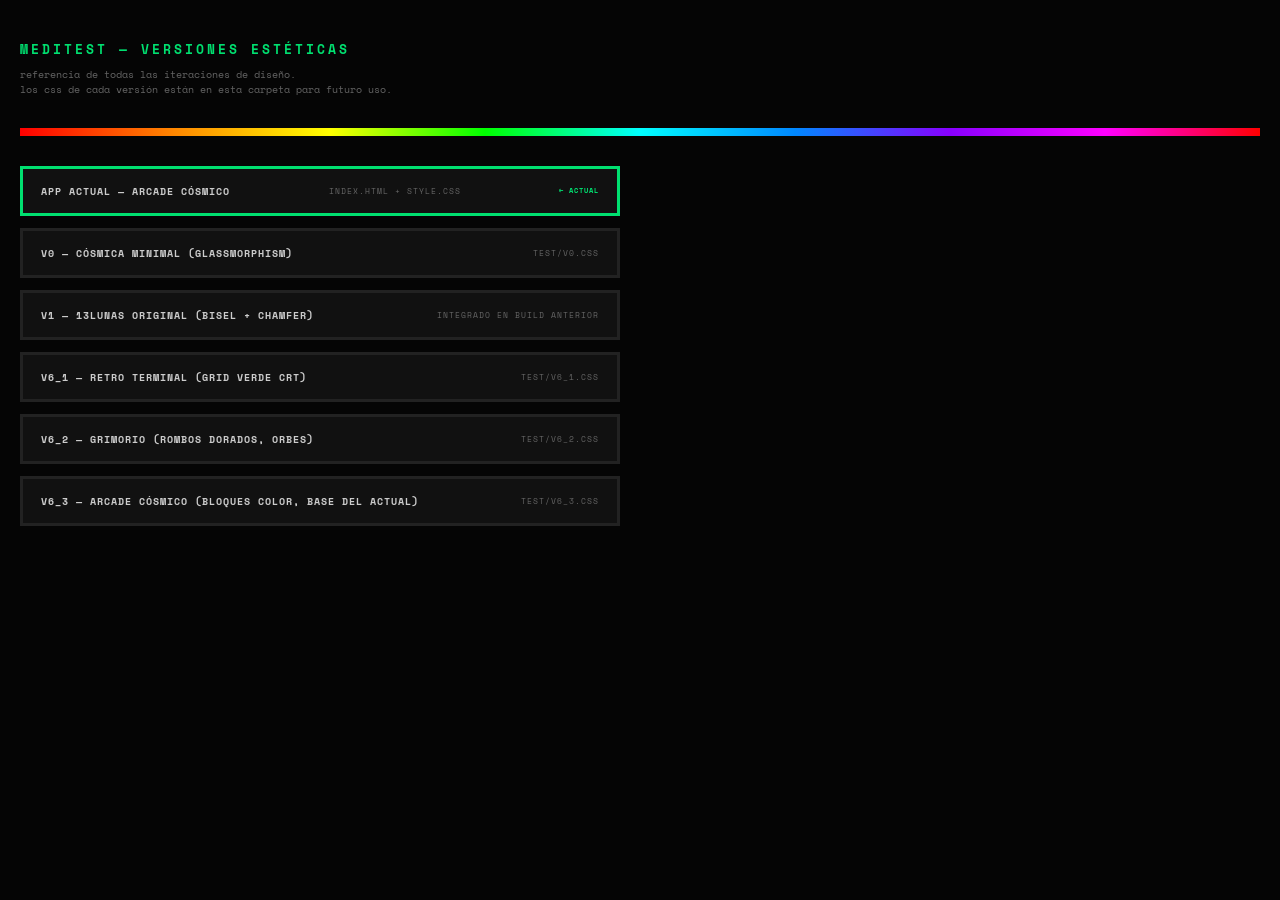
==== commit cef50cae: "fix: remove bevel, add titlebar with close btn, refactor + audit fixes Visual: - Removed bevel/bisel" ====
--- a/test/index.html
+++ b/test/index.html
@@ -3,28 +3,60 @@
 <head>
   <meta charset="UTF-8">
   <meta name="viewport" content="width=device-width, initial-scale=1.0">
-  <title>meditest — test estéticas</title>
-  <link rel="preconnect" href="https://fonts.googleapis.com">
-  <link href="https://fonts.googleapis.com/css2?family=Space+Mono:wght@400;700&family=Cormorant+Garamond:ital,wght@0,400;0,700;1,400&family=MedievalSharp&display=swap" rel="stylesheet">
-  <link rel="stylesheet" href="base.css">
-  <link rel="stylesheet" href="v6_1.css">
-  <link rel="stylesheet" href="v6_2.css">
-  <link rel="stylesheet" href="v6_3.css">
+  <title>meditest — versiones estéticas</title>
+  <link href="https://fonts.googleapis.com/css2?family=Space+Mono:wght@400;700&display=swap" rel="stylesheet">
+  <style>
+    *, *::before, *::after { margin: 0; padding: 0; box-sizing: border-box; }
+    body { background: #050505; color: #ccc; font-family: 'Space Mono', monospace; min-height: 100vh; padding: 40px 20px; }
+    h1 { font-size: 0.8rem; text-transform: uppercase; letter-spacing: 3px; color: #00e070; margin-bottom: 8px; }
+    p { font-size: 0.6rem; color: #666; margin-bottom: 30px; line-height: 1.6; }
+    .grid { display: flex; flex-direction: column; gap: 12px; max-width: 600px; }
+    a {
+      display: flex; justify-content: space-between; align-items: center;
+      padding: 14px 18px;
+      background: #111; border: 3px solid #222;
+      color: #ccc; text-decoration: none;
+      font-size: 0.65rem; font-weight: 700; text-transform: uppercase; letter-spacing: 1px;
+      transition: all 0.15s;
+    }
+    a:hover { background: #1a1a1a; border-color: #00e070; color: #00e070; }
+    a .tag { font-size: 0.5rem; color: #666; font-weight: 400; }
+    a:hover .tag { color: #00aa44; }
+    .current { border-color: #00e070; }
+    .current::after { content: '← actual'; font-size: 0.45rem; color: #00e070; }
+    .rb { height: 8px; background: linear-gradient(90deg, #ff0000, #ff8800, #ffff00, #00ff00, #00ffff, #0088ff, #8800ff, #ff00ff, #ff0000); margin-bottom: 30px; }
+  </style>
 </head>
 <body>
-<div class="tbar">
-  <button class="tbtn on" onclick="show('v6_1')">v6_1 · retro terminal</button>
-  <button class="tbtn" onclick="show('v6_2')">v6_2 · grimorio</button>
-  <button class="tbtn" onclick="show('v6_3')">v6_3 · arcade cósmico</button>
-</div>
-<script src="build.js"></script>
-<script>
-function show(id){
-  document.querySelectorAll('.dm').forEach(d=>d.classList.remove('on'));
-  document.querySelectorAll('.tbtn').forEach(b=>b.classList.remove('on'));
-  document.getElementById(id).classList.add('on');
-  event.target.classList.add('on');
-}
-</script>
+  <h1>meditest — versiones estéticas</h1>
+  <p>referencia de todas las iteraciones de diseño.<br>
+     los css de cada versión están en esta carpeta para futuro uso.</p>
+  <div class="rb"></div>
+  <div class="grid">
+    <a href="/" class="current">
+      <span>app actual — arcade cósmico</span>
+      <span class="tag">index.html + style.css</span>
+    </a>
+    <a href="#" onclick="alert('CSS guardado en test/v0.css — era la estética cósmica minimal pre-arcade');return false">
+      <span>v0 — cósmica minimal (glassmorphism)</span>
+      <span class="tag">test/v0.css</span>
+    </a>
+    <a href="#" onclick="alert('Versiones v1–v6_3 están en los archivos CSS de esta carpeta. El test interactivo anterior se puede reconstruir desde build.js + v6_1.css etc.');return false">
+      <span>v1 — 13lunas original (bisel + chamfer)</span>
+      <span class="tag">integrado en build anterior</span>
+    </a>
+    <a href="#" onclick="alert('Ver v6_1.css');return false">
+      <span>v6_1 — retro terminal (grid verde CRT)</span>
+      <span class="tag">test/v6_1.css</span>
+    </a>
+    <a href="#" onclick="alert('Ver v6_2.css');return false">
+      <span>v6_2 — grimorio (rombos dorados, orbes)</span>
+      <span class="tag">test/v6_2.css</span>
+    </a>
+    <a href="#" onclick="alert('Ver v6_3.css');return false">
+      <span>v6_3 — arcade cósmico (bloques color, base del actual)</span>
+      <span class="tag">test/v6_3.css</span>
+    </a>
+  </div>
 </body>
 </html>
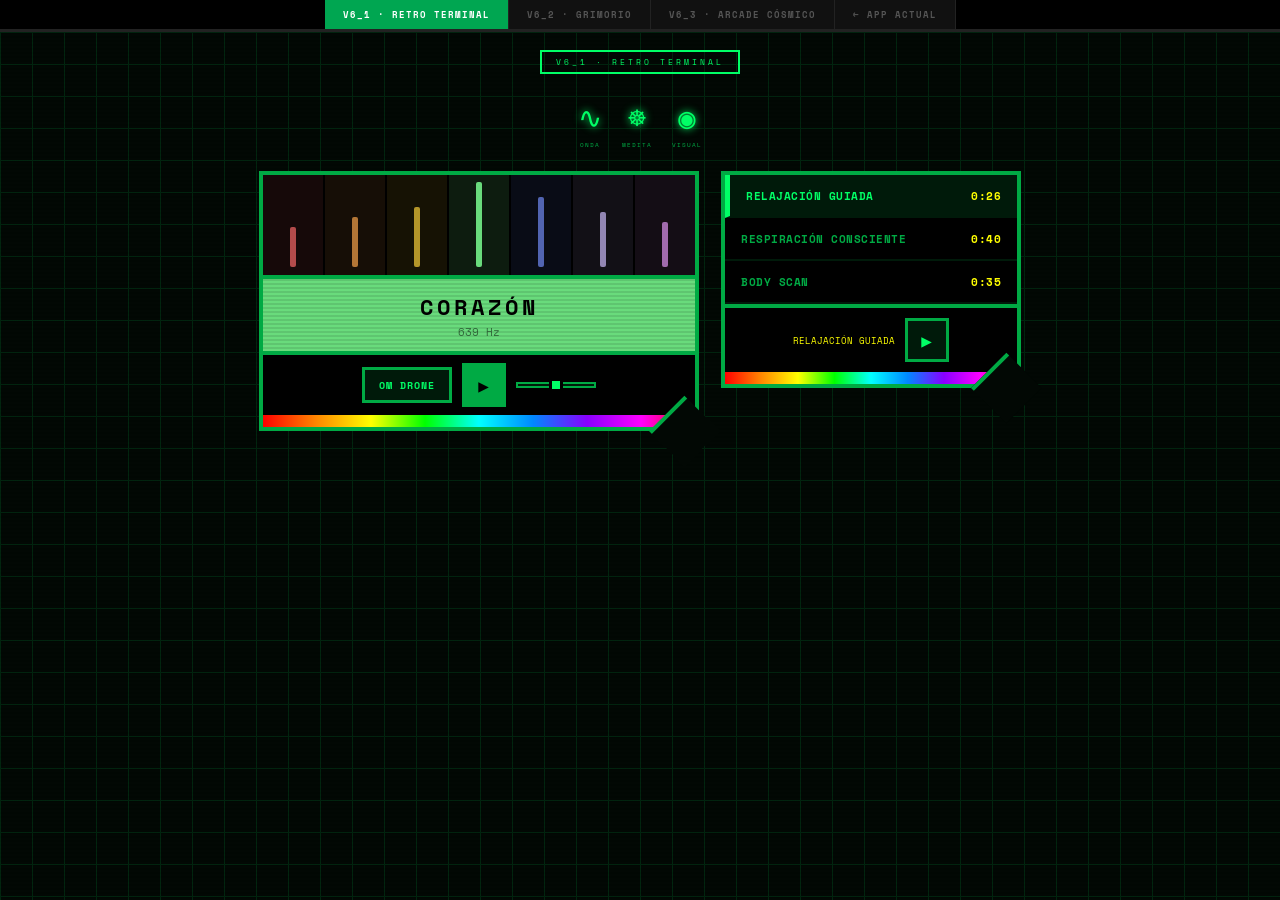
==== commit 059c4299: "fix: buttons fill full cell space + restore test toggle - ctrl-col buttons now stretch 100% width/he" ====
--- a/test/index.html
+++ b/test/index.html
@@ -3,60 +3,31 @@
 <head>
   <meta charset="UTF-8">
   <meta name="viewport" content="width=device-width, initial-scale=1.0">
-  <title>meditest — versiones estéticas</title>
-  <link href="https://fonts.googleapis.com/css2?family=Space+Mono:wght@400;700&display=swap" rel="stylesheet">
-  <style>
-    *, *::before, *::after { margin: 0; padding: 0; box-sizing: border-box; }
-    body { background: #050505; color: #ccc; font-family: 'Space Mono', monospace; min-height: 100vh; padding: 40px 20px; }
-    h1 { font-size: 0.8rem; text-transform: uppercase; letter-spacing: 3px; color: #00e070; margin-bottom: 8px; }
-    p { font-size: 0.6rem; color: #666; margin-bottom: 30px; line-height: 1.6; }
-    .grid { display: flex; flex-direction: column; gap: 12px; max-width: 600px; }
-    a {
-      display: flex; justify-content: space-between; align-items: center;
-      padding: 14px 18px;
-      background: #111; border: 3px solid #222;
-      color: #ccc; text-decoration: none;
-      font-size: 0.65rem; font-weight: 700; text-transform: uppercase; letter-spacing: 1px;
-      transition: all 0.15s;
-    }
-    a:hover { background: #1a1a1a; border-color: #00e070; color: #00e070; }
-    a .tag { font-size: 0.5rem; color: #666; font-weight: 400; }
-    a:hover .tag { color: #00aa44; }
-    .current { border-color: #00e070; }
-    .current::after { content: '← actual'; font-size: 0.45rem; color: #00e070; }
-    .rb { height: 8px; background: linear-gradient(90deg, #ff0000, #ff8800, #ffff00, #00ff00, #00ffff, #0088ff, #8800ff, #ff00ff, #ff0000); margin-bottom: 30px; }
-  </style>
+  <title>meditest — test estéticas</title>
+  <link rel="preconnect" href="https://fonts.googleapis.com">
+  <link href="https://fonts.googleapis.com/css2?family=Space+Mono:wght@400;700&family=Cormorant+Garamond:ital,wght@0,400;0,700;1,400&family=MedievalSharp&family=Orbitron:wght@400;700&family=Cinzel:wght@400;700&display=swap" rel="stylesheet">
+  <link rel="stylesheet" href="base.css">
+  <link rel="stylesheet" href="v6_1.css">
+  <link rel="stylesheet" href="v6_2.css">
+  <link rel="stylesheet" href="v6_3.css">
 </head>
 <body>
-  <h1>meditest — versiones estéticas</h1>
-  <p>referencia de todas las iteraciones de diseño.<br>
-     los css de cada versión están en esta carpeta para futuro uso.</p>
-  <div class="rb"></div>
-  <div class="grid">
-    <a href="/" class="current">
-      <span>app actual — arcade cósmico</span>
-      <span class="tag">index.html + style.css</span>
-    </a>
-    <a href="#" onclick="alert('CSS guardado en test/v0.css — era la estética cósmica minimal pre-arcade');return false">
-      <span>v0 — cósmica minimal (glassmorphism)</span>
-      <span class="tag">test/v0.css</span>
-    </a>
-    <a href="#" onclick="alert('Versiones v1–v6_3 están en los archivos CSS de esta carpeta. El test interactivo anterior se puede reconstruir desde build.js + v6_1.css etc.');return false">
-      <span>v1 — 13lunas original (bisel + chamfer)</span>
-      <span class="tag">integrado en build anterior</span>
-    </a>
-    <a href="#" onclick="alert('Ver v6_1.css');return false">
-      <span>v6_1 — retro terminal (grid verde CRT)</span>
-      <span class="tag">test/v6_1.css</span>
-    </a>
-    <a href="#" onclick="alert('Ver v6_2.css');return false">
-      <span>v6_2 — grimorio (rombos dorados, orbes)</span>
-      <span class="tag">test/v6_2.css</span>
-    </a>
-    <a href="#" onclick="alert('Ver v6_3.css');return false">
-      <span>v6_3 — arcade cósmico (bloques color, base del actual)</span>
-      <span class="tag">test/v6_3.css</span>
-    </a>
-  </div>
+<div class="tbar">
+  <button class="tbtn on" data-t="v6_1">v6_1 · retro terminal</button>
+  <button class="tbtn" data-t="v6_2">v6_2 · grimorio</button>
+  <button class="tbtn" data-t="v6_3">v6_3 · arcade cósmico</button>
+  <a href="/" class="tbtn" style="text-decoration:none">← app actual</a>
+</div>
+<script src="build.js"></script>
+<script>
+document.querySelectorAll('.tbtn[data-t]').forEach(btn => {
+  btn.addEventListener('click', () => {
+    document.querySelectorAll('.dm').forEach(d => d.classList.remove('on'));
+    document.querySelectorAll('.tbtn').forEach(b => b.classList.remove('on'));
+    document.getElementById(btn.dataset.t).classList.add('on');
+    btn.classList.add('on');
+  });
+});
+</script>
 </body>
 </html>
--- a/test/base.css
+++ b/test/base.css
@@ -0,0 +1,12 @@
+/* base.css — shared reset, toggle bar, layout */
+*,*::before,*::after{margin:0;padding:0;box-sizing:border-box}
+body{min-height:100vh;overflow-x:hidden;user-select:none;background:#000}
+
+.tbar{position:fixed;top:0;left:0;right:0;z-index:99999;display:flex;justify-content:center;background:#000;border-bottom:3px solid #222;font-family:'Space Mono',monospace;flex-wrap:wrap}
+.tbtn{padding:8px 18px;background:#111;color:#555;border:none;border-right:1px solid #222;cursor:pointer;font-family:inherit;font-size:0.55rem;font-weight:700;text-transform:uppercase;letter-spacing:1px;transition:all 0.2s}
+.tbtn:hover{background:#222;color:#fff}
+.tbtn.on{background:#00a651;color:#fff}
+
+.dm{display:none;min-height:100vh;padding:50px 16px 16px}
+.dm.on{display:flex;flex-direction:column;align-items:center;gap:16px}
+.drow{display:flex;flex-wrap:wrap;gap:22px;justify-content:center;align-items:flex-start}
--- a/test/v6_1.css
+++ b/test/v6_1.css
@@ -0,0 +1,232 @@
+/*
+ * v6_1 — RETRO TERMINAL
+ *
+ * Fondo negro con grid verde MUY visible (tipo pantalla CRT)
+ * Bordes verdes gruesos, scanlines pesadas, texto verde fósforo
+ * Chakras = barras verticales de color (como un ecualizador)
+ * Esquina cortada con línea de color visible en el corte
+ */
+
+#v6_1 {
+  background: #020804;
+  color: #00ff66;
+  font-family: 'Space Mono', monospace;
+  position: relative;
+}
+
+/* TEXTURA 1: grid verde muy visible */
+#v6_1::before {
+  content: '';
+  position: fixed;
+  inset: 0;
+  z-index: 0;
+  pointer-events: none;
+  opacity: 0.12;
+  background-image:
+    linear-gradient(#00ff66 1px, transparent 1px),
+    linear-gradient(90deg, #00ff66 1px, transparent 1px);
+  background-size: 32px 32px;
+}
+
+/* TEXTURA 2: scanlines CRT pesadas */
+#v6_1::after {
+  content: '';
+  position: fixed;
+  inset: 0;
+  z-index: 0;
+  pointer-events: none;
+  opacity: 0.06;
+  background-image: repeating-linear-gradient(
+    0deg,
+    transparent, transparent 2px,
+    #000 2px, #000 4px
+  );
+}
+
+#v6_1 > * { position: relative; z-index: 1; }
+
+/* label */
+#v6_1 .dlbl {
+  font-size: 0.5rem;
+  color: #00ff66;
+  border: 2px solid #00ff66;
+  padding: 4px 14px;
+  text-transform: uppercase;
+  letter-spacing: 3px;
+  font-family: 'Space Mono', monospace;
+}
+
+/* VENTANA: borde verde grueso + esquina cortada con línea de color */
+#v6_1 .wn {
+  width: 440px;
+  position: relative;
+  background: #000;
+  border: 4px solid #00aa44;
+  overflow: visible;
+}
+
+/* esquina diagonal: línea de color visible usando un pseudo-element */
+#v6_1 .wn::after {
+  content: '';
+  position: absolute;
+  bottom: -4px;
+  right: -4px;
+  width: 50px;
+  height: 50px;
+  background: #020804;
+  border-left: 4px solid #00aa44;
+  transform: rotate(45deg);
+  transform-origin: bottom left;
+}
+
+/* ICONOS: simbolos ascii en verde */
+#v6_1 .icos {
+  display: flex;
+  gap: 20px;
+  margin: 6px 0;
+}
+#v6_1 .ico-i {
+  font-size: 1.8rem;
+  color: #00ff66;
+  text-shadow: 0 0 8px #00ff66;
+  cursor: pointer;
+}
+#v6_1 .ico-l {
+  font-size: 0.4rem;
+  color: #00aa44;
+  font-family: 'Space Mono', monospace;
+  text-transform: uppercase;
+  letter-spacing: 1px;
+}
+
+/* CHAKRAS: barras verticales gruesas (como ecualizador) */
+#v6_1 .ch-row {
+  display: flex;
+  width: 100%;
+  height: 100%;
+  gap: 0;
+}
+#v6_1 .ch-bar {
+  flex: 1;
+  min-height: 100px;
+  cursor: pointer;
+  border-right: 2px solid #000;
+  transition: opacity 0.15s;
+  opacity: 0.7;
+  display: flex;
+  align-items: flex-end;
+  justify-content: center;
+  padding-bottom: 8px;
+}
+#v6_1 .ch-bar:last-child { border-right: none; }
+#v6_1 .ch-bar:hover { opacity: 0.9; }
+#v6_1 .ch-bar.sel { opacity: 1; }
+#v6_1 .ch-bar .ch-inner {
+  width: 6px;
+  background: currentColor;
+  border-radius: 2px;
+  transition: height 0.3s;
+}
+
+/* franja color */
+#v6_1 .fr-color {
+  border-top: 4px solid #00aa44;
+  border-bottom: 4px solid #00aa44;
+  min-height: 80px;
+  display: flex;
+  align-items: center;
+  justify-content: center;
+  position: relative;
+}
+/* scanlines on color */
+#v6_1 .fr-color::before {
+  content: '';
+  position: absolute;
+  inset: 0;
+  pointer-events: none;
+  opacity: 0.1;
+  background-image: repeating-linear-gradient(0deg, transparent, transparent 2px, #000 2px, #000 4px);
+}
+
+#v6_1 .c-name {
+  font-family: 'Space Mono', monospace;
+  font-size: 1.4rem;
+  font-weight: 700;
+  text-transform: uppercase;
+  color: #000;
+  letter-spacing: 4px;
+  position: relative;
+  z-index: 1;
+}
+#v6_1 .c-hz {
+  font-family: 'Space Mono', monospace;
+  font-size: 0.7rem;
+  color: rgba(0,0,0,0.5);
+  position: relative;
+  z-index: 1;
+}
+
+/* controles */
+#v6_1 .fr-ctrl {
+  min-height: 60px;
+  display: flex;
+  align-items: center;
+  justify-content: center;
+  gap: 10px;
+  padding: 8px 16px;
+  background: #000;
+}
+#v6_1 .btn {
+  background: #001a0a;
+  border: 3px solid #00aa44;
+  color: #00ff66;
+  font-family: 'Space Mono', monospace;
+  font-size: 0.6rem;
+  font-weight: 700;
+  text-transform: uppercase;
+  padding: 8px 14px;
+  letter-spacing: 1px;
+  cursor: default;
+}
+#v6_1 .btn.act { background: #00aa44; color: #000; }
+#v6_1 .btn-play { width: 44px; height: 44px; padding: 0; font-size: 1.1rem; display: flex; align-items: center; justify-content: center; }
+
+/* slider */
+#v6_1 .sl {
+  width: 80px; height: 6px;
+  background: #001a0a;
+  border: 2px solid #00aa44;
+  appearance: none; -webkit-appearance: none;
+}
+#v6_1 .sl::-webkit-slider-thumb { -webkit-appearance: none; width: 14px; height: 14px; background: #00ff66; border: 3px solid #000; }
+
+/* rainbow */
+#v6_1 .rb { height: 12px; background: linear-gradient(90deg, #ff0000, #ff8800, #ffff00, #00ff00, #00ffff, #0088ff, #8800ff, #ff00ff, #ff0000); }
+
+/* medi */
+#v6_1 .wn-sm { width: 300px; }
+#v6_1 .m-item {
+  padding: 12px 16px;
+  font-family: 'Space Mono', monospace;
+  font-size: 0.7rem;
+  font-weight: 700;
+  text-transform: uppercase;
+  color: #00aa44;
+  border-bottom: 2px solid #001a0a;
+  cursor: pointer;
+  display: flex;
+  justify-content: space-between;
+  letter-spacing: 0.5px;
+}
+#v6_1 .m-item:hover { background: #001a0a; }
+#v6_1 .m-item.act { color: #00ff66; background: #001a0a; border-left: 5px solid #00ff66; }
+#v6_1 .m-item span:last-child { color: #ffff00; }
+#v6_1 .m-ctrl {
+  display: flex;
+  align-items: center;
+  justify-content: center;
+  gap: 10px;
+  padding: 10px;
+  border-top: 4px solid #00aa44;
+}
+#v6_1 .m-now { font-size: 0.55rem; color: #ffff00; text-transform: uppercase; font-family: 'Space Mono', monospace; }
--- a/test/v6_2.css
+++ b/test/v6_2.css
@@ -0,0 +1,184 @@
+/*
+ * v6_2 — GRIMORIO
+ *
+ * Fondo negro con textura de diamantes/rombos visible tipo papel arcano
+ * Bordes doble-línea (inner + outer) estilo libro antiguo
+ * Chakras = círculos grandes solapados formando un arco
+ * Fuente MedievalSharp para todo, decoraciones con ✧ y ◆
+ */
+
+#v6_2 {
+  background: #080608;
+  color: #d4c5a0;
+  font-family: 'MedievalSharp', serif;
+  position: relative;
+}
+
+/* TEXTURA 1: rombos/diamantes dorados, MUY visibles */
+#v6_2::before {
+  content: '';
+  position: fixed;
+  inset: 0;
+  z-index: 0;
+  pointer-events: none;
+  opacity: 0.1;
+  background-image:
+    url("data:image/svg+xml,%3Csvg width='40' height='40' xmlns='http://www.w3.org/2000/svg'%3E%3Cpath d='M20 0L40 20L20 40L0 20z' fill='none' stroke='%23d4a030' stroke-width='0.8'/%3E%3C/svg%3E");
+  background-size: 40px 40px;
+}
+
+/* TEXTURA 2: puntos dorados dispersos */
+#v6_2::after {
+  content: '';
+  position: fixed;
+  inset: 0;
+  z-index: 0;
+  pointer-events: none;
+  opacity: 0.06;
+  background-image: radial-gradient(circle, #d4a030 1px, transparent 1px);
+  background-size: 20px 20px;
+  background-position: 10px 10px;
+}
+
+#v6_2 > * { position: relative; z-index: 1; }
+
+#v6_2 .dlbl {
+  font-size: 0.55rem;
+  color: #d4a030;
+  border: 1px solid #d4a030;
+  padding: 4px 16px;
+  letter-spacing: 3px;
+}
+
+/* VENTANA: doble borde (oro exterior, marrón interior) = efecto libro */
+#v6_2 .wn {
+  width: 440px;
+  position: relative;
+  background: #0e0c08;
+  border: 3px solid #d4a030;
+  outline: 3px solid #0e0c08;
+  outline-offset: 3px;
+  box-shadow: 0 0 0 6px #6b5020;
+}
+
+/* ICONOS: símbolos arcanos */
+#v6_2 .icos { display: flex; gap: 22px; margin: 8px 0; }
+#v6_2 .ico-i { font-size: 2rem; color: #d4a030; cursor: pointer; }
+#v6_2 .ico-l { font-size: 0.42rem; color: #8b7040; font-family: 'MedievalSharp', serif; letter-spacing: 1px; }
+
+/* CHAKRAS: grandes círculos solapados formando un arco iris */
+#v6_2 .ch-row {
+  display: flex;
+  width: 100%;
+  height: 100%;
+  align-items: center;
+  justify-content: center;
+  padding: 12px 8px;
+}
+#v6_2 .ch-orb {
+  width: 70px;
+  height: 70px;
+  border-radius: 50%;
+  border: 3px solid currentColor;
+  margin-left: -18px;
+  cursor: pointer;
+  transition: transform 0.2s, box-shadow 0.2s;
+  display: flex;
+  align-items: center;
+  justify-content: center;
+  background: rgba(0,0,0,0.6);
+  position: relative;
+}
+#v6_2 .ch-orb:first-child { margin-left: 0; }
+#v6_2 .ch-orb:hover { transform: scale(1.1); z-index: 2; }
+#v6_2 .ch-orb.sel {
+  transform: scale(1.15);
+  z-index: 3;
+  box-shadow: 0 0 20px currentColor;
+}
+/* inner symbol */
+#v6_2 .ch-orb svg { width: 36px; height: 36px; }
+
+/* franja color */
+#v6_2 .fr-color {
+  border-top: 3px solid #d4a030;
+  border-bottom: 3px solid #d4a030;
+  min-height: 80px;
+  display: flex;
+  align-items: center;
+  justify-content: center;
+  position: relative;
+}
+#v6_2 .c-name {
+  font-family: 'Cormorant Garamond', serif;
+  font-size: 1.8rem;
+  font-weight: 400;
+  font-style: italic;
+  color: #000;
+  letter-spacing: 3px;
+  text-shadow: 0 1px 2px rgba(0,0,0,0.2);
+  position: relative;
+  z-index: 1;
+}
+#v6_2 .c-name::before { content: '✧ '; font-size: 0.8rem; }
+#v6_2 .c-name::after { content: ' ✧'; font-size: 0.8rem; }
+#v6_2 .c-hz {
+  font-family: 'MedievalSharp', serif;
+  font-size: 0.8rem;
+  color: rgba(0,0,0,0.4);
+  position: relative;
+  z-index: 1;
+}
+
+/* controles */
+#v6_2 .fr-ctrl {
+  min-height: 60px;
+  display: flex;
+  align-items: center;
+  justify-content: center;
+  gap: 10px;
+  padding: 8px 16px;
+  background: #0e0c08;
+}
+#v6_2 .btn {
+  background: #1a1508;
+  border: 2px solid #d4a030;
+  color: #d4a030;
+  font-family: 'MedievalSharp', serif;
+  font-size: 0.65rem;
+  padding: 8px 14px;
+  cursor: default;
+}
+#v6_2 .btn.act { background: #d4a030; color: #0e0c08; }
+#v6_2 .btn-play { width: 44px; height: 44px; padding: 0; font-size: 1.1rem; display: flex; align-items: center; justify-content: center; border-radius: 50%; }
+
+#v6_2 .sl {
+  width: 80px; height: 4px;
+  background: #1a1508; border: 1px solid #6b5020;
+  appearance: none; -webkit-appearance: none;
+}
+#v6_2 .sl::-webkit-slider-thumb { -webkit-appearance: none; width: 12px; height: 12px; background: #d4a030; border: 2px solid #000; border-radius: 50%; }
+
+/* rainbow */
+#v6_2 .rb { height: 10px; background: linear-gradient(90deg, #ff0000, #ff8800, #ffff00, #00ff00, #00ffff, #0088ff, #8800ff, #ff00ff, #ff0000); }
+
+/* medi */
+#v6_2 .wn-sm { width: 300px; }
+#v6_2 .m-item {
+  padding: 12px 16px;
+  font-family: 'MedievalSharp', serif;
+  font-size: 0.8rem;
+  color: #a09070;
+  border-bottom: 1px solid #2a2010;
+  cursor: pointer;
+  display: flex;
+  justify-content: space-between;
+}
+#v6_2 .m-item:hover { background: #1a1508; }
+#v6_2 .m-item.act { color: #d4a030; background: #1a1508; border-left: 4px solid #d4a030; }
+#v6_2 .m-item span:last-child { color: #8b7040; font-size: 0.65rem; }
+#v6_2 .m-ctrl {
+  display: flex; align-items: center; justify-content: center;
+  gap: 10px; padding: 10px; border-top: 3px solid #d4a030;
+}
+#v6_2 .m-now { font-size: 0.6rem; color: #d4a030; }
--- a/test/v6_3.css
+++ b/test/v6_3.css
@@ -0,0 +1,220 @@
+/*
+ * v6_3 — ARCADE CÓSMICO
+ *
+ * Fondo negro con estrellas de colores MUY visibles + zigzag grueso
+ * Bordes gruesos con bisel 3D clásico (highlight/shadow)
+ * Chakras = bloques cuadrados de color puro lado a lado (tipo pixel art)
+ * con el símbolo en negro dentro. Estilo arcade/8-bit
+ * Esquina cortada con franja de color visible (rosa→cyan)
+ */
+
+#v6_3 {
+  background: #050505;
+  color: #fff;
+  font-family: 'Space Mono', monospace;
+  position: relative;
+}
+
+/* TEXTURA 1: estrellas multicolor GRUESAS y visibles */
+#v6_3::before {
+  content: '';
+  position: fixed;
+  inset: 0;
+  z-index: 0;
+  pointer-events: none;
+  background-image:
+    radial-gradient(2px 2px at 8% 15%, #ff6b6b 100%, transparent),
+    radial-gradient(2px 2px at 25% 80%, #ffa94d 100%, transparent),
+    radial-gradient(2.5px 2.5px at 42% 22%, #ffd43b 100%, transparent),
+    radial-gradient(2px 2px at 58% 65%, #69db7c 100%, transparent),
+    radial-gradient(2px 2px at 72% 12%, #748ffc 100%, transparent),
+    radial-gradient(2.5px 2.5px at 88% 75%, #d0bfff 100%, transparent),
+    radial-gradient(2px 2px at 15% 50%, #e599f7 100%, transparent),
+    radial-gradient(1.5px 1.5px at 35% 42%, #fff 100%, transparent),
+    radial-gradient(1.5px 1.5px at 65% 38%, #fff 100%, transparent),
+    radial-gradient(1.5px 1.5px at 50% 90%, #fff 100%, transparent),
+    radial-gradient(1.5px 1.5px at 80% 50%, #fff 100%, transparent),
+    radial-gradient(1.5px 1.5px at 92% 25%, #fff 100%, transparent),
+    radial-gradient(2px 2px at 5% 88%, #00ffff 100%, transparent),
+    radial-gradient(2px 2px at 48% 5%, #ff00ff 100%, transparent);
+  opacity: 0.6;
+}
+
+/* TEXTURA 2: zigzag grueso blanco */
+#v6_3::after {
+  content: '';
+  position: fixed;
+  inset: 0;
+  z-index: 0;
+  pointer-events: none;
+  opacity: 0.04;
+  background-image:
+    repeating-linear-gradient(45deg, transparent, transparent 6px, #fff 6px, #fff 8px),
+    repeating-linear-gradient(-45deg, transparent, transparent 6px, #fff 6px, #fff 8px);
+}
+
+#v6_3 > * { position: relative; z-index: 1; }
+
+#v6_3 .dlbl {
+  font-size: 0.5rem;
+  color: #ff00ff;
+  border: 3px solid #ff00ff;
+  padding: 4px 16px;
+  letter-spacing: 3px;
+  text-shadow: 0 0 4px #ff00ff;
+}
+
+/* VENTANA: bisel 3D clásico con esquina cortada + franja de color */
+#v6_3 .wn {
+  width: 440px;
+  position: relative;
+  background: #111;
+  border: 5px solid #000;
+  box-shadow:
+    inset 3px 3px 0 #444,
+    inset -3px -3px 0 #222,
+    8px 8px 0 rgba(0,0,0,0.6);
+}
+
+/* franja diagonal rosa→cyan en la esquina */
+#v6_3 .wn::before {
+  content: '';
+  position: absolute;
+  top: -5px;
+  right: -5px;
+  width: 80px;
+  height: 80px;
+  background: linear-gradient(135deg, #ff00ff, #00ffff);
+  clip-path: polygon(100% 0%, 0% 0%, 100% 100%);
+  z-index: 10;
+}
+#v6_3 .wn::after {
+  content: '';
+  position: absolute;
+  top: -5px;
+  right: -5px;
+  width: 74px;
+  height: 74px;
+  background: #111;
+  clip-path: polygon(100% 0%, 6px 0%, 100% calc(100% - 6px));
+  z-index: 11;
+}
+
+/* ICONOS: emojis/caracteres grandes con colores */
+#v6_3 .icos { display: flex; gap: 20px; margin: 8px 0; }
+#v6_3 .ico-i { font-size: 2rem; cursor: pointer; }
+#v6_3 .ico-l { font-size: 0.4rem; color: #888; font-family: 'Space Mono', monospace; text-transform: uppercase; letter-spacing: 1px; }
+
+/* CHAKRAS: bloques cuadrados de color puro (pixel art) */
+#v6_3 .ch-row {
+  display: flex;
+  width: 100%;
+  height: 100%;
+}
+#v6_3 .ch-block {
+  flex: 1;
+  min-height: 100px;
+  cursor: pointer;
+  display: flex;
+  align-items: center;
+  justify-content: center;
+  transition: filter 0.15s;
+  position: relative;
+  border-right: 3px solid #000;
+}
+#v6_3 .ch-block:last-child { border-right: none; }
+#v6_3 .ch-block:hover { filter: brightness(1.2); }
+#v6_3 .ch-block.sel::after {
+  content: '';
+  position: absolute;
+  inset: 4px;
+  border: 3px solid #fff;
+  pointer-events: none;
+}
+/* symbol in black on colored block */
+#v6_3 .ch-block svg { width: 48px; height: 48px; }
+
+/* franja color */
+#v6_3 .fr-color {
+  border-top: 5px solid #000;
+  border-bottom: 5px solid #000;
+  min-height: 80px;
+  display: flex;
+  align-items: center;
+  justify-content: center;
+}
+#v6_3 .c-name {
+  font-family: 'Cormorant Garamond', serif;
+  font-size: 1.8rem;
+  font-weight: 700;
+  text-transform: uppercase;
+  color: #000;
+  letter-spacing: 5px;
+  position: relative;
+  z-index: 1;
+}
+#v6_3 .c-hz {
+  font-family: 'MedievalSharp', serif;
+  font-size: 0.85rem;
+  color: rgba(0,0,0,0.4);
+  position: relative;
+  z-index: 1;
+}
+
+/* controles */
+#v6_3 .fr-ctrl {
+  min-height: 60px;
+  display: flex;
+  align-items: center;
+  justify-content: center;
+  gap: 10px;
+  padding: 8px 16px;
+  background: #111;
+}
+#v6_3 .btn {
+  background: #1a1a1a;
+  border: 4px solid #000;
+  box-shadow: inset 2px 2px 0 #444, inset -2px -2px 0 #111;
+  color: #ff00ff;
+  font-family: 'Space Mono', monospace;
+  font-size: 0.6rem;
+  font-weight: 700;
+  text-transform: uppercase;
+  padding: 8px 14px;
+  letter-spacing: 1px;
+  cursor: default;
+}
+#v6_3 .btn.act { background: #ff00ff; color: #000; box-shadow: inset 2px 2px 0 #ff88ff, inset -2px -2px 0 #880088; }
+#v6_3 .btn-play { width: 48px; height: 48px; padding: 0; font-size: 1.2rem; display: flex; align-items: center; justify-content: center; }
+
+#v6_3 .sl {
+  width: 80px; height: 8px;
+  background: #000; border: 3px solid #333;
+  appearance: none; -webkit-appearance: none;
+}
+#v6_3 .sl::-webkit-slider-thumb { -webkit-appearance: none; width: 16px; height: 16px; background: #00ffff; border: 3px solid #000; }
+
+/* rainbow GRUESO */
+#v6_3 .rb { height: 14px; background: linear-gradient(90deg, #ff0000, #ff8800, #ffff00, #00ff00, #00ffff, #0088ff, #8800ff, #ff00ff, #ff0000); border-top: 3px solid #000; }
+
+/* medi */
+#v6_3 .wn-sm { width: 320px; }
+#v6_3 .m-item {
+  padding: 12px 16px;
+  font-family: 'MedievalSharp', serif;
+  font-size: 0.8rem;
+  color: #aaa;
+  border-bottom: 3px solid #000;
+  cursor: pointer;
+  display: flex;
+  justify-content: space-between;
+}
+#v6_3 .m-item:hover { background: #1a1a1a; }
+#v6_3 .m-item.act { color: #00ffff; background: #0a1a1a; border-left: 5px solid #00ffff; text-shadow: 0 0 4px #00ffff; }
+#v6_3 .m-item span:last-child { color: #ff00ff; font-family: 'Space Mono', monospace; font-size: 0.55rem; }
+#v6_3 .m-ctrl {
+  display: flex; align-items: center; justify-content: center;
+  gap: 10px; padding: 10px; border-top: 5px solid #000;
+  background: #111;
+}
+#v6_3 .m-now { font-size: 0.55rem; color: #00ffff; text-transform: uppercase; font-family: 'Space Mono', monospace; text-shadow: 0 0 4px #00ffff; }
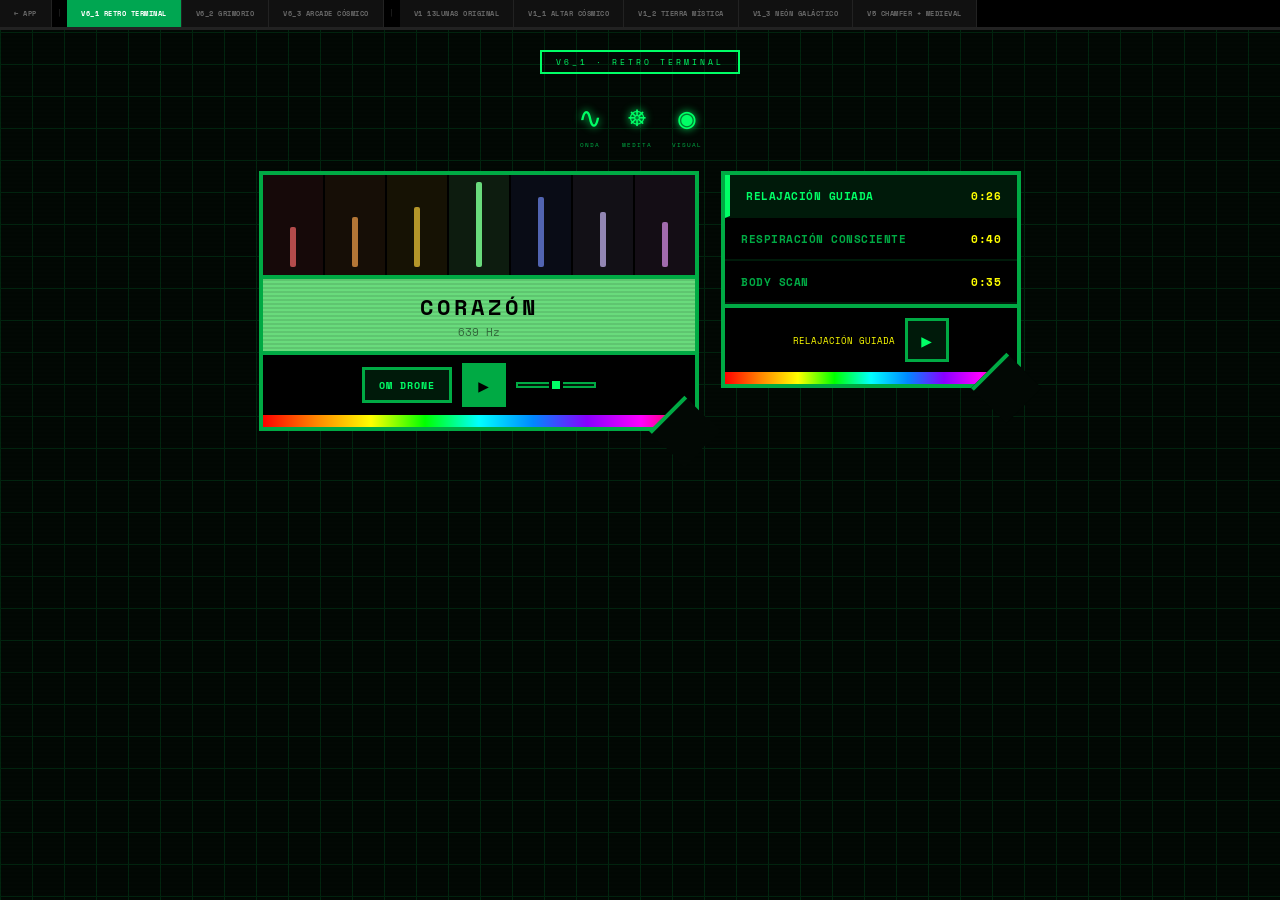
==== commit 8dc908be: "fix: restore all 8 test versions with full names + working toggle - test/index.html: hub page with l" ====
--- a/test/index.html
+++ b/test/index.html
@@ -3,27 +3,53 @@
 <head>
   <meta charset="UTF-8">
   <meta name="viewport" content="width=device-width, initial-scale=1.0">
-  <title>meditest — test estéticas</title>
-  <link rel="preconnect" href="https://fonts.googleapis.com">
+  <title>meditest — todas las versiones</title>
   <link href="https://fonts.googleapis.com/css2?family=Space+Mono:wght@400;700&family=Cormorant+Garamond:ital,wght@0,400;0,700;1,400&family=MedievalSharp&family=Orbitron:wght@400;700&family=Cinzel:wght@400;700&display=swap" rel="stylesheet">
   <link rel="stylesheet" href="base.css">
   <link rel="stylesheet" href="v6_1.css">
   <link rel="stylesheet" href="v6_2.css">
   <link rel="stylesheet" href="v6_3.css">
+  <style>
+    /* hub nav at top */
+    .hub {
+      position: fixed; top: 0; left: 0; right: 0; z-index: 100000;
+      display: flex; background: #000; border-bottom: 3px solid #222;
+      font-family: 'Space Mono', monospace; overflow-x: auto;
+    }
+    .hub a, .hub button {
+      padding: 8px 14px; background: #111; color: #666; border: none;
+      border-right: 1px solid #222; cursor: pointer; font-family: inherit;
+      font-size: 0.45rem; font-weight: 700; text-transform: uppercase;
+      letter-spacing: 0.5px; transition: all 0.2s; text-decoration: none;
+      white-space: nowrap; display: block;
+    }
+    .hub a:hover, .hub button:hover { background: #222; color: #fff; }
+    .hub .on { background: #00a651; color: #fff; }
+    .hub .sep { background: #000; color: #333; pointer-events: none; padding: 8px 6px; font-size: 0.4rem; }
+  </style>
 </head>
 <body>
-<div class="tbar">
-  <button class="tbtn on" data-t="v6_1">v6_1 · retro terminal</button>
-  <button class="tbtn" data-t="v6_2">v6_2 · grimorio</button>
-  <button class="tbtn" data-t="v6_3">v6_3 · arcade cósmico</button>
-  <a href="/" class="tbtn" style="text-decoration:none">← app actual</a>
+
+<div class="hub">
+  <a href="/">← app</a>
+  <span class="sep">│</span>
+  <button class="on" data-t="v6_1">v6_1 retro terminal</button>
+  <button data-t="v6_2">v6_2 grimorio</button>
+  <button data-t="v6_3">v6_3 arcade cósmico</button>
+  <span class="sep">│</span>
+  <a href="all-versions.html">v1 13lunas original</a>
+  <a href="all-versions.html">v1_1 altar cósmico</a>
+  <a href="all-versions.html">v1_2 tierra mística</a>
+  <a href="all-versions.html">v1_3 neón galáctico</a>
+  <a href="all-versions.html">v5 chamfer + medieval</a>
 </div>
+
 <script src="build.js"></script>
 <script>
-document.querySelectorAll('.tbtn[data-t]').forEach(btn => {
+document.querySelectorAll('.hub button[data-t]').forEach(btn => {
   btn.addEventListener('click', () => {
     document.querySelectorAll('.dm').forEach(d => d.classList.remove('on'));
-    document.querySelectorAll('.tbtn').forEach(b => b.classList.remove('on'));
+    document.querySelectorAll('.hub button').forEach(b => b.classList.remove('on'));
     document.getElementById(btn.dataset.t).classList.add('on');
     btn.classList.add('on');
   });
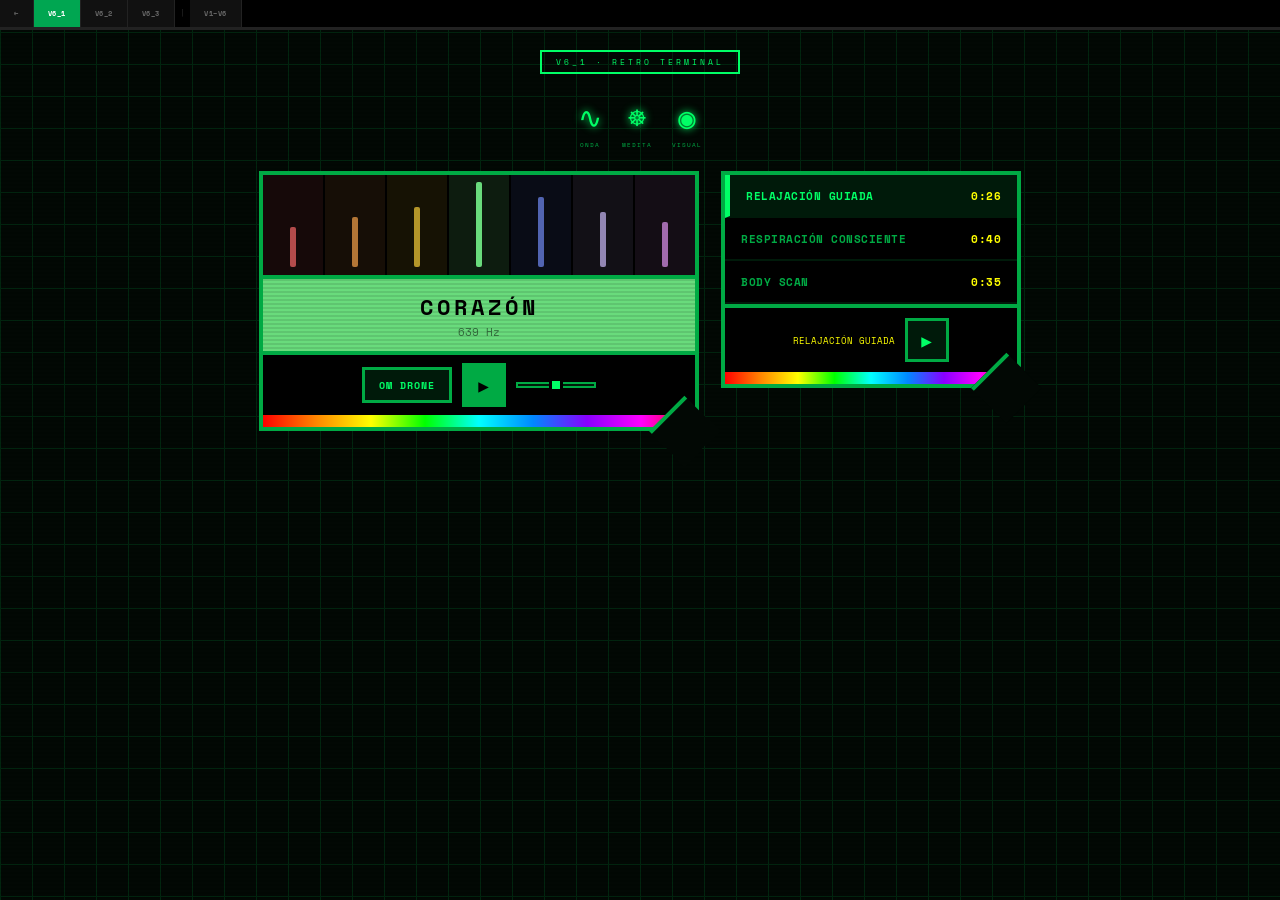
==== commit cf79c0f4: "fix: show only version number in test toggle buttons Full names moved to title attribute (hover tool" ====
--- a/test/index.html
+++ b/test/index.html
@@ -31,17 +31,12 @@
 <body>
 
 <div class="hub">
-  <a href="/">← app</a>
+  <a href="/">←</a>
+  <button class="on" data-t="v6_1" title="retro terminal">v6_1</button>
+  <button data-t="v6_2" title="grimorio">v6_2</button>
+  <button data-t="v6_3" title="arcade cósmico">v6_3</button>
   <span class="sep">│</span>
-  <button class="on" data-t="v6_1">v6_1 retro terminal</button>
-  <button data-t="v6_2">v6_2 grimorio</button>
-  <button data-t="v6_3">v6_3 arcade cósmico</button>
-  <span class="sep">│</span>
-  <a href="all-versions.html">v1 13lunas original</a>
-  <a href="all-versions.html">v1_1 altar cósmico</a>
-  <a href="all-versions.html">v1_2 tierra mística</a>
-  <a href="all-versions.html">v1_3 neón galáctico</a>
-  <a href="all-versions.html">v5 chamfer + medieval</a>
+  <a href="all-versions.html" title="todas las versiones">v1–v6</a>
 </div>
 
 <script src="build.js"></script>
